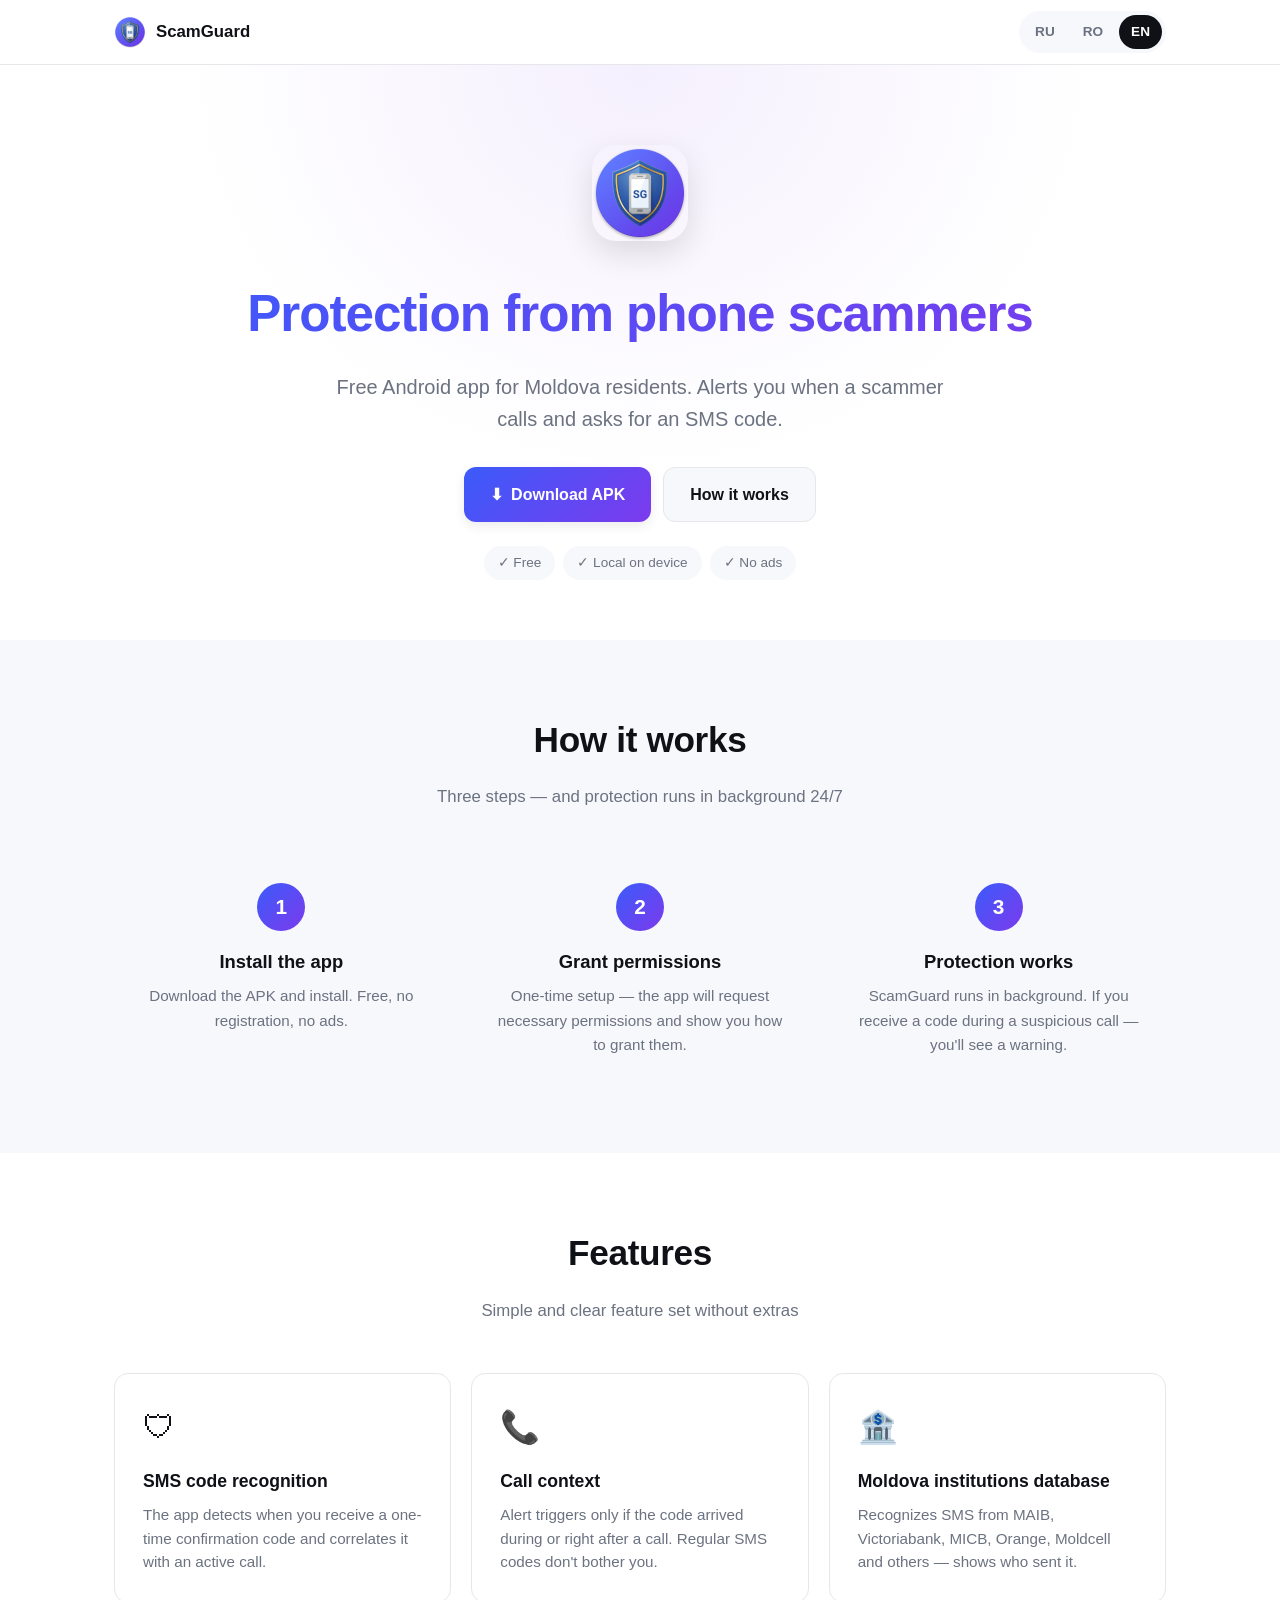
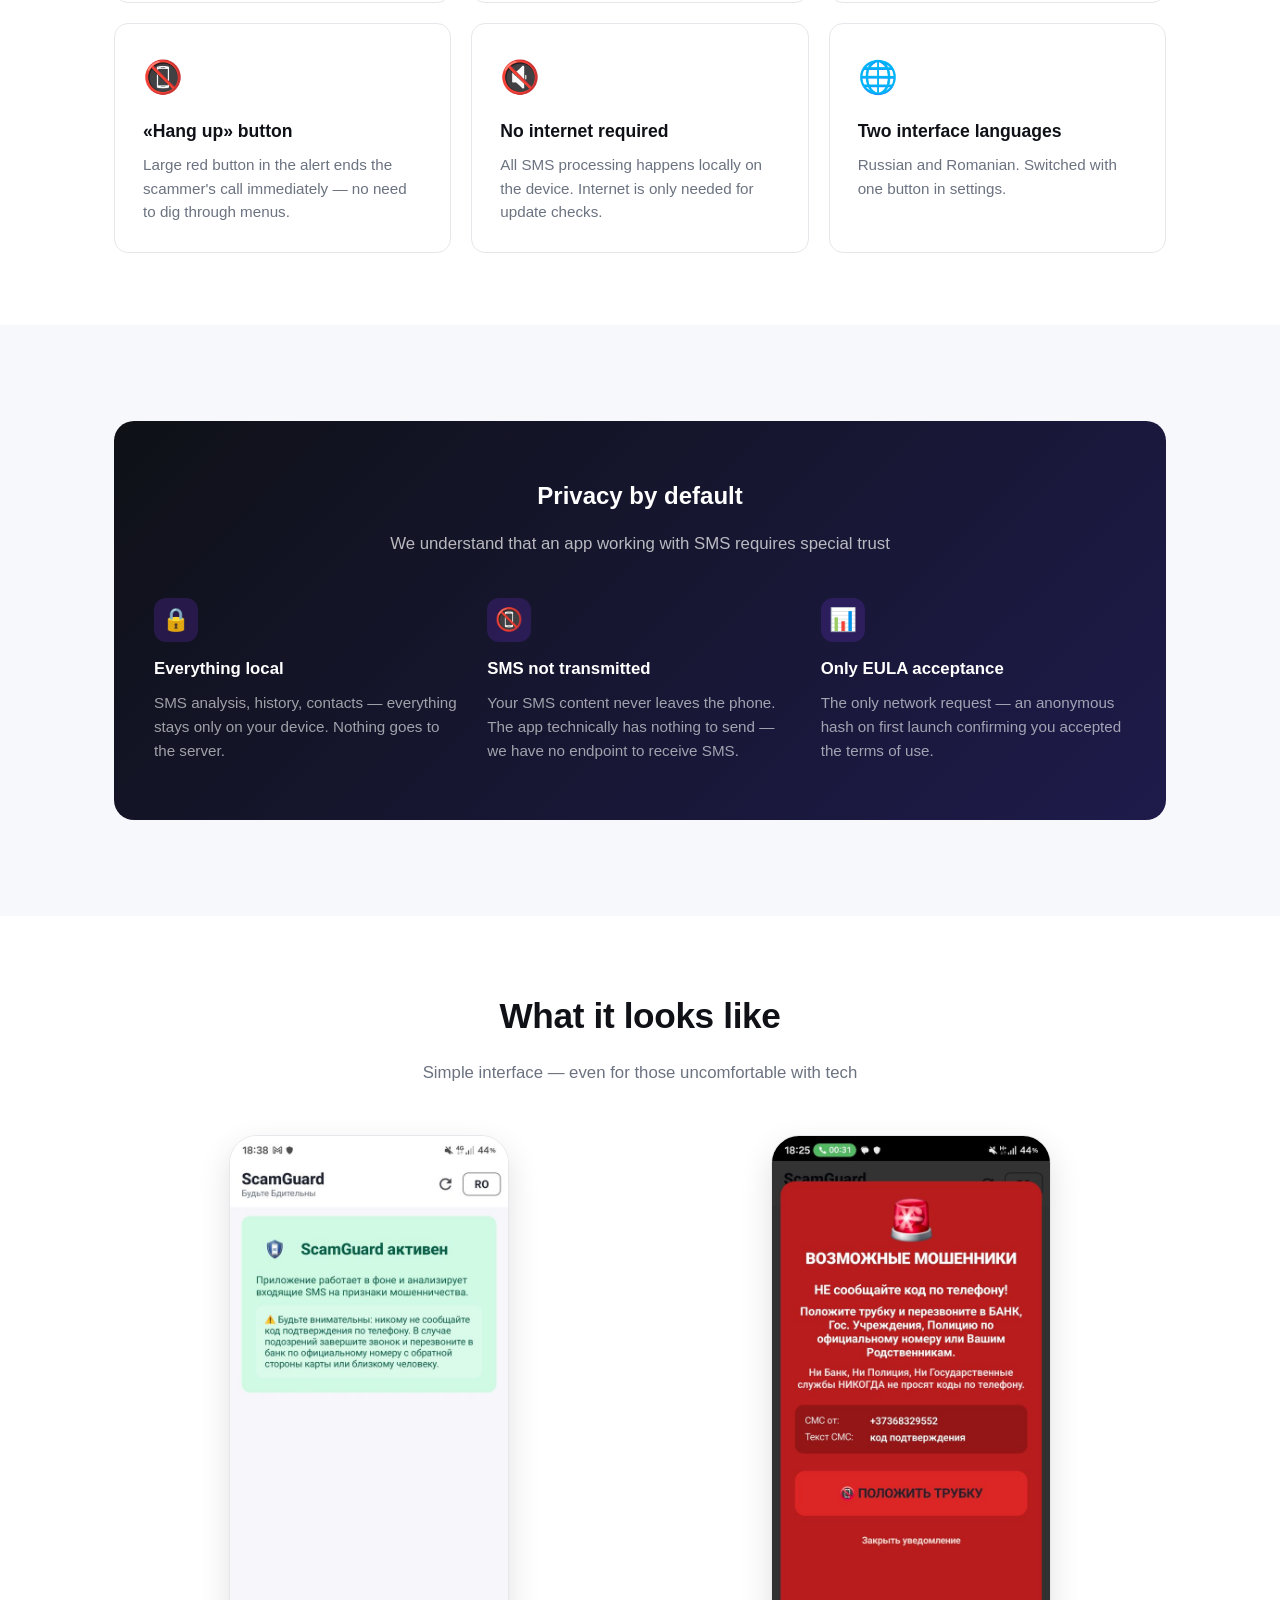
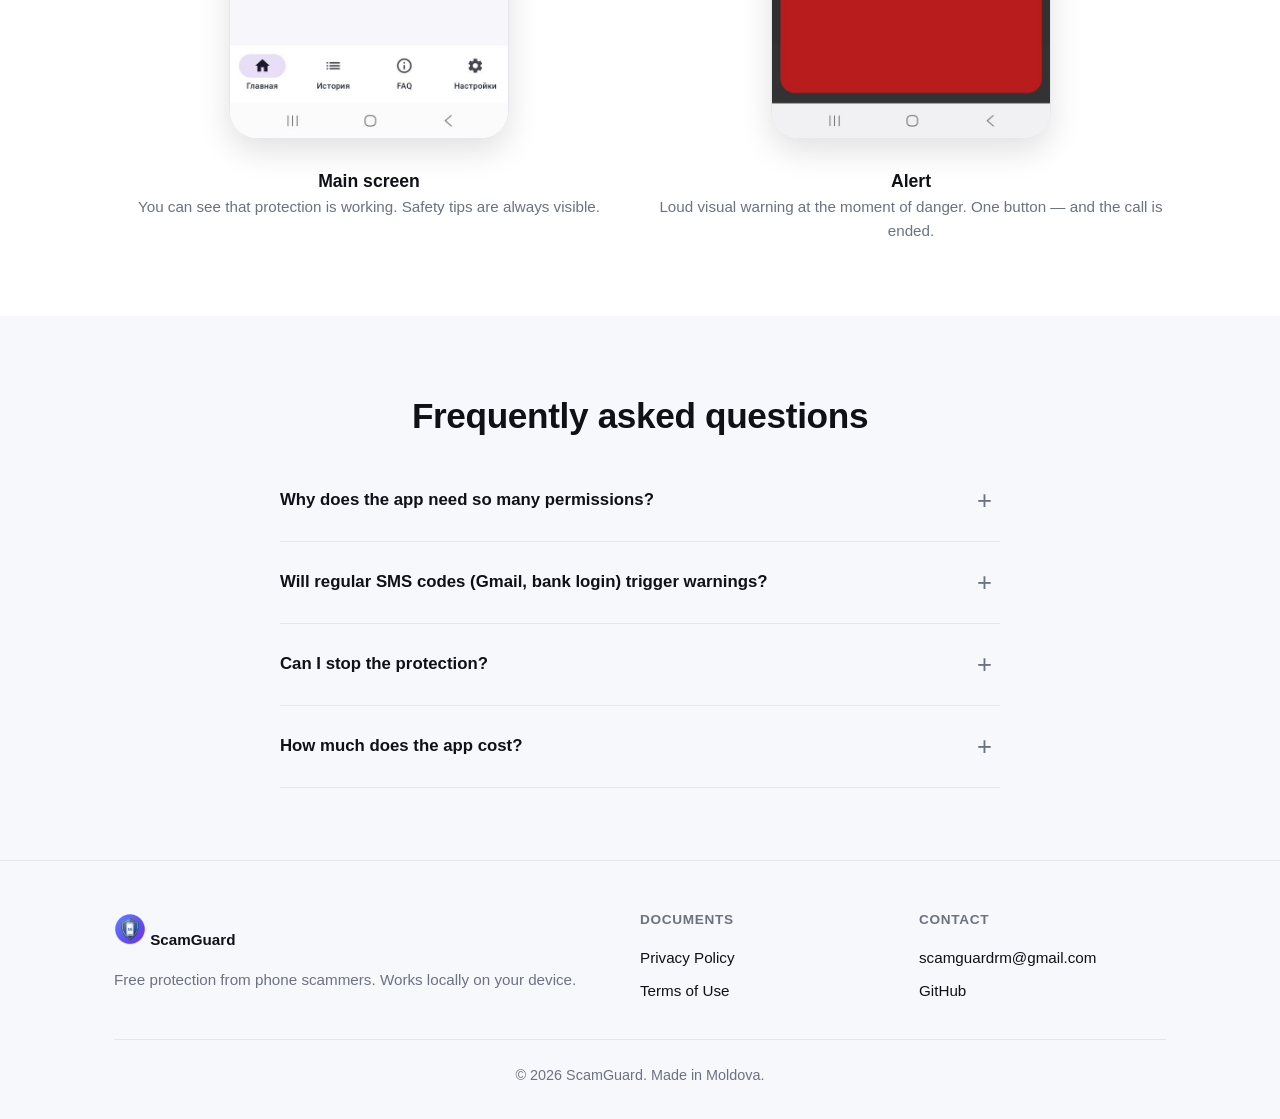
==== index.html @ 32accb93 "Add files via upload" ====
<!DOCTYPE html>
<html lang="ru">
<head>
<meta charset="UTF-8">
<meta name="viewport" content="width=device-width, initial-scale=1">
<title data-i18n="meta_title">ScamGuard — защита от телефонных мошенников в Молдове</title>
<meta name="description" data-i18n-attr="content" data-i18n="meta_description" content="Бесплатное Android-приложение, предупреждающее о мошенниках при подозрительных звонках. Работает локально, без передачи данных.">
<link rel="icon" type="image/x-icon" href="img/favicon.ico">
<link rel="stylesheet" href="css/style.css">
</head>
<body>

<!-- ============ Header ============ -->
<header class="site-header">
  <div class="container">
    <a href="#" class="brand">
      <img src="img/icon-full.png" alt="ScamGuard">
      <span>ScamGuard</span>
    </a>
    <div class="lang-switch">
      <a href="#" data-lang="ru" class="active">RU</a>
      <a href="#" data-lang="ro">RO</a>
      <a href="#" data-lang="en">EN</a>
    </div>
  </div>
</header>

<!-- ============ Hero ============ -->
<section class="hero">
  <div class="container">
    <img src="img/icon-full.png" class="hero-icon" alt="ScamGuard">
    <h1 data-i18n="hero_title">Защита от телефонных мошенников</h1>
    <p class="subtitle" data-i18n="hero_subtitle">Бесплатное Android-приложение для жителей Молдовы. Предупреждает, когда мошенник звонит и просит назвать код из SMS.</p>
    <div class="cta-row">
      <a href="https://github.com/2023baracuda-ctrl/ScamGuard/releases" class="btn btn-primary">
        <span>⬇</span>
        <span data-i18n="cta_download">Скачать APK</span>
      </a>
      <a href="#how-it-works" class="btn btn-secondary" data-i18n="cta_learn">Как это работает</a>
    </div>
    <div class="badge-row">
      <span class="badge" data-i18n="badge_free">✓ Бесплатно</span>
      <span class="badge" data-i18n="badge_local">✓ Локально на устройстве</span>
      <span class="badge" data-i18n="badge_no_ads">✓ Без рекламы</span>
    </div>
  </div>
</section>

<!-- ============ How it works ============ -->
<section id="how-it-works" class="alt">
  <div class="container">
    <h2 class="section-title" data-i18n="how_title">Как это работает</h2>
    <p class="section-subtitle" data-i18n="how_subtitle">Три шага — и защита работает в фоне круглосуточно</p>
    <div class="steps">
      <div class="step">
        <div class="step-num">1</div>
        <h3 data-i18n="step1_title">Установите приложение</h3>
        <p data-i18n="step1_desc">Скачайте APK и установите. Бесплатно, без регистрации, без рекламы.</p>
      </div>
      <div class="step">
        <div class="step-num">2</div>
        <h3 data-i18n="step2_title">Дайте разрешения</h3>
        <p data-i18n="step2_desc">Один раз настройте — приложение запросит нужные разрешения и покажет как их выдать.</p>
      </div>
      <div class="step">
        <div class="step-num">3</div>
        <h3 data-i18n="step3_title">Защита работает</h3>
        <p data-i18n="step3_desc">ScamGuard работает в фоне. Если придёт код во время подозрительного звонка — увидите предупреждение.</p>
      </div>
    </div>
  </div>
</section>

<!-- ============ Features ============ -->
<section>
  <div class="container">
    <h2 class="section-title" data-i18n="features_title">Возможности</h2>
    <p class="section-subtitle" data-i18n="features_subtitle">Простой и понятный набор функций без лишнего</p>
    <div class="features">
      <div class="feature">
        <span class="feature-icon">🛡</span>
        <h3 data-i18n="f1_title">Распознавание кодов в SMS</h3>
        <p data-i18n="f1_desc">Приложение видит когда вам приходит одноразовый код подтверждения и связывает это с активным звонком.</p>
      </div>
      <div class="feature">
        <span class="feature-icon">📞</span>
        <h3 data-i18n="f2_title">Контекст звонка</h3>
        <p data-i18n="f2_desc">Предупреждение срабатывает только если код пришёл во время или сразу после звонка. Обычные SMS-коды не мешают.</p>
      </div>
      <div class="feature">
        <span class="feature-icon">🏦</span>
        <h3 data-i18n="f3_title">База учреждений Молдовы</h3>
        <p data-i18n="f3_desc">Распознаёт SMS от MAIB, Victoriabank, MICB, Orange, Moldcell и других — показывает кто отправил.</p>
      </div>
      <div class="feature">
        <span class="feature-icon">📵</span>
        <h3 data-i18n="f4_title">Кнопка «Положить трубку»</h3>
        <p data-i18n="f4_desc">Большая красная кнопка в уведомлении сразу завершает звонок мошенника — не нужно искать в меню.</p>
      </div>
      <div class="feature">
        <span class="feature-icon">🔇</span>
        <h3 data-i18n="f5_title">Без интернета</h3>
        <p data-i18n="f5_desc">Вся обработка SMS идёт локально на устройстве. Интернет нужен только для проверки обновлений.</p>
      </div>
      <div class="feature">
        <span class="feature-icon">🌐</span>
        <h3 data-i18n="f6_title">Два языка интерфейса</h3>
        <p data-i18n="f6_desc">Русский и румынский. Переключаются одной кнопкой в настройках.</p>
      </div>
    </div>
  </div>
</section>

<!-- ============ Privacy block ============ -->
<section class="alt">
  <div class="container">
    <div class="privacy-block">
      <h2 data-i18n="privacy_title">Приватность по умолчанию</h2>
      <p class="section-subtitle" data-i18n="privacy_subtitle">Мы понимаем что приложение работающее с SMS требует особого доверия</p>
      <div class="privacy-list">
        <div class="privacy-item">
          <div class="privacy-icon">🔒</div>
          <h3 data-i18n="p1_title">Всё локально</h3>
          <p data-i18n="p1_desc">Анализ SMS, история, контакты — всё хранится только на вашем устройстве. На сервер ничего не уходит.</p>
        </div>
        <div class="privacy-item">
          <div class="privacy-icon">📵</div>
          <h3 data-i18n="p2_title">SMS не передаются</h3>
          <p data-i18n="p2_desc">Содержимое ваших SMS не покидает телефон. Приложению технически нечего отправить — у нас нет endpoint для приёма SMS.</p>
        </div>
        <div class="privacy-item">
          <div class="privacy-icon">📊</div>
          <h3 data-i18n="p3_title">Только согласие на EULA</h3>
          <p data-i18n="p3_desc">Единственный сетевой запрос — анонимный хэш при первом запуске, подтверждающий что вы приняли условия использования.</p>
        </div>
      </div>
    </div>
  </div>
</section>

<!-- ============ Screenshots ============ -->
<section>
  <div class="container">
    <h2 class="section-title" data-i18n="screens_title">Как это выглядит</h2>
    <p class="section-subtitle" data-i18n="screens_subtitle">Простой интерфейс — даже для тех кто не дружит с техникой</p>
    <div class="screenshots">
      <div class="screen-card">
        <img src="img/screenshot-home.jpg" alt="Главный экран">
        <h3 data-i18n="screen1_title">Главный экран</h3>
        <p data-i18n="screen1_desc">Видно что защита работает. Подсказки безопасности всегда на виду.</p>
      </div>
      <div class="screen-card">
        <img src="img/screenshot-alert.jpg" alt="Предупреждение о мошенниках">
        <h3 data-i18n="screen2_title">Предупреждение</h3>
        <p data-i18n="screen2_desc">Громкое визуальное предупреждение в момент опасности. Одна кнопка — и звонок завершён.</p>
      </div>
    </div>
  </div>
</section>

<!-- ============ FAQ ============ -->
<section class="alt">
  <div class="container">
    <h2 class="section-title" data-i18n="faq_title">Частые вопросы</h2>
    <div class="faq">
      <details class="faq-item">
        <summary data-i18n="faq_q1">Зачем приложению столько разрешений?</summary>
        <p data-i18n="faq_a1">Каждое разрешение нужно для конкретной функции. Приём SMS — чтобы анализировать входящие коды. Статус телефона — чтобы понимать когда идёт звонок. Управление звонками — чтобы кнопка «Положить трубку» действительно завершала звонок. Поверх окон — чтобы предупреждение всплывало над экраном звонка.</p>
      </details>
      <details class="faq-item">
        <summary data-i18n="faq_q2">Будут ли обычные SMS-коды (Gmail, банк при логине) показывать предупреждение?</summary>
        <p data-i18n="faq_a2">Нет. Предупреждение срабатывает только если код пришёл в момент активного звонка или в течение 5 минут после звонка. В обычной ситуации (вы получаете код для входа в почту, например) приложение молчит.</p>
      </details>
      <details class="faq-item">
        <summary data-i18n="faq_q3">Можно ли остановить защиту?</summary>
        <p data-i18n="faq_a3">Да. В разделе «Настройки» есть кнопка «Остановить ScamGuard». Защита приостанавливается до тех пор пока вы её не запустите снова. Никакие данные не удаляются.</p>
      </details>
      <details class="faq-item">
        <summary data-i18n="faq_q4">Сколько стоит приложение?</summary>
        <p data-i18n="faq_a4">Полностью бесплатно. Без рекламы. Без покупок внутри. Без подписки. Личный проект для защиты семьи и соседей.</p>
      </details>
    </div>
  </div>
</section>

<!-- ============ Footer ============ -->
<footer>
  <div class="container">
    <div class="footer-grid">
      <div class="footer-col">
        <a href="#" class="brand" style="margin-bottom: 12px;">
          <img src="img/icon-full.png" alt="">
          <span>ScamGuard</span>
        </a>
        <p data-i18n="footer_about">Бесплатная защита от телефонных мошенников. Работает локально на вашем устройстве.</p>
      </div>
      <div class="footer-col">
        <h4 data-i18n="footer_docs">Документы</h4>
        <a href="privacy-ru.html" data-i18n="footer_privacy">Политика конфиденциальности</a>
        <a href="eula-ru.html" data-i18n="footer_eula">Пользовательское соглашение</a>
      </div>
      <div class="footer-col">
        <h4 data-i18n="footer_contact">Связь</h4>
        <a href="mailto:scamguardrm@gmail.com">scamguardrm@gmail.com</a>
        <a href="https://github.com/2023baracuda-ctrl/ScamGuard">GitHub</a>
      </div>
    </div>
    <div class="footer-bottom">
      © 2026 ScamGuard. <span data-i18n="footer_madein">Сделано в Молдове.</span>
    </div>
  </div>
</footer>

<script>
const i18n = {
  ru: {
    meta_title: "ScamGuard — защита от телефонных мошенников в Молдове",
    meta_description: "Бесплатное Android-приложение, предупреждающее о мошенниках при подозрительных звонках. Работает локально, без передачи данных.",
    hero_title: "Защита от телефонных мошенников",
    hero_subtitle: "Бесплатное Android-приложение для жителей Молдовы. Предупреждает, когда мошенник звонит и просит назвать код из SMS.",
    cta_download: "Скачать APK",
    cta_learn: "Как это работает",
    badge_free: "✓ Бесплатно",
    badge_local: "✓ Локально на устройстве",
    badge_no_ads: "✓ Без рекламы",
    how_title: "Как это работает",
    how_subtitle: "Три шага — и защита работает в фоне круглосуточно",
    step1_title: "Установите приложение",
    step1_desc: "Скачайте APK и установите. Бесплатно, без регистрации, без рекламы.",
    step2_title: "Дайте разрешения",
    step2_desc: "Один раз настройте — приложение запросит нужные разрешения и покажет как их выдать.",
    step3_title: "Защита работает",
    step3_desc: "ScamGuard работает в фоне. Если придёт код во время подозрительного звонка — увидите предупреждение.",
    features_title: "Возможности",
    features_subtitle: "Простой и понятный набор функций без лишнего",
    f1_title: "Распознавание кодов в SMS",
    f1_desc: "Приложение видит когда вам приходит одноразовый код подтверждения и связывает это с активным звонком.",
    f2_title: "Контекст звонка",
    f2_desc: "Предупреждение срабатывает только если код пришёл во время или сразу после звонка. Обычные SMS-коды не мешают.",
    f3_title: "База учреждений Молдовы",
    f3_desc: "Распознаёт SMS от MAIB, Victoriabank, MICB, Orange, Moldcell и других — показывает кто отправил.",
    f4_title: "Кнопка «Положить трубку»",
    f4_desc: "Большая красная кнопка в уведомлении сразу завершает звонок мошенника — не нужно искать в меню.",
    f5_title: "Без интернета",
    f5_desc: "Вся обработка SMS идёт локально на устройстве. Интернет нужен только для проверки обновлений.",
    f6_title: "Два языка интерфейса",
    f6_desc: "Русский и румынский. Переключаются одной кнопкой в настройках.",
    privacy_title: "Приватность по умолчанию",
    privacy_subtitle: "Мы понимаем что приложение работающее с SMS требует особого доверия",
    p1_title: "Всё локально",
    p1_desc: "Анализ SMS, история, контакты — всё хранится только на вашем устройстве. На сервер ничего не уходит.",
    p2_title: "SMS не передаются",
    p2_desc: "Содержимое ваших SMS не покидает телефон. Приложению технически нечего отправить — у нас нет endpoint для приёма SMS.",
    p3_title: "Только согласие на EULA",
    p3_desc: "Единственный сетевой запрос — анонимный хэш при первом запуске, подтверждающий что вы приняли условия использования.",
    screens_title: "Как это выглядит",
    screens_subtitle: "Простой интерфейс — даже для тех кто не дружит с техникой",
    screen1_title: "Главный экран",
    screen1_desc: "Видно что защита работает. Подсказки безопасности всегда на виду.",
    screen2_title: "Предупреждение",
    screen2_desc: "Громкое визуальное предупреждение в момент опасности. Одна кнопка — и звонок завершён.",
    faq_title: "Частые вопросы",
    faq_q1: "Зачем приложению столько разрешений?",
    faq_a1: "Каждое разрешение нужно для конкретной функции. Приём SMS — чтобы анализировать входящие коды. Статус телефона — чтобы понимать когда идёт звонок. Управление звонками — чтобы кнопка «Положить трубку» действительно завершала звонок. Поверх окон — чтобы предупреждение всплывало над экраном звонка.",
    faq_q2: "Будут ли обычные SMS-коды (Gmail, банк при логине) показывать предупреждение?",
    faq_a2: "Нет. Предупреждение срабатывает только если код пришёл в момент активного звонка или в течение 5 минут после звонка. В обычной ситуации (вы получаете код для входа в почту, например) приложение молчит.",
    faq_q3: "Можно ли остановить защиту?",
    faq_a3: "Да. В разделе «Настройки» есть кнопка «Остановить ScamGuard». Защита приостанавливается до тех пор пока вы её не запустите снова. Никакие данные не удаляются.",
    faq_q4: "Сколько стоит приложение?",
    faq_a4: "Полностью бесплатно. Без рекламы. Без покупок внутри. Без подписки. Личный проект для защиты семьи и соседей.",
    footer_about: "Бесплатная защита от телефонных мошенников. Работает локально на вашем устройстве.",
    footer_docs: "Документы",
    footer_privacy: "Политика конфиденциальности",
    footer_eula: "Пользовательское соглашение",
    footer_contact: "Связь",
    footer_madein: "Сделано в Молдове."
  },
  ro: {
    meta_title: "ScamGuard — protecție împotriva escrocilor telefonici din Moldova",
    meta_description: "Aplicație Android gratuită care avertizează despre escroci la apeluri suspecte. Funcționează local, fără transmiterea datelor.",
    hero_title: "Protecție împotriva escrocilor telefonici",
    hero_subtitle: "Aplicație Android gratuită pentru locuitorii Moldovei. Te avertizează când un escroc te sună și cere să comunici un cod din SMS.",
    cta_download: "Descarcă APK",
    cta_learn: "Cum funcționează",
    badge_free: "✓ Gratuit",
    badge_local: "✓ Local pe dispozitiv",
    badge_no_ads: "✓ Fără reclame",
    how_title: "Cum funcționează",
    how_subtitle: "Trei pași — și protecția funcționează în fundal non-stop",
    step1_title: "Instalează aplicația",
    step1_desc: "Descarcă APK și instalează. Gratuit, fără înregistrare, fără reclame.",
    step2_title: "Acordă permisiunile",
    step2_desc: "Configurezi o singură dată — aplicația va cere permisiunile necesare și îți va arăta cum să le acorzi.",
    step3_title: "Protecția funcționează",
    step3_desc: "ScamGuard rulează în fundal. Dacă vine un cod în timpul unui apel suspect — vei vedea avertismentul.",
    features_title: "Funcționalități",
    features_subtitle: "Set simplu și clar de funcții, fără extra",
    f1_title: "Recunoașterea codurilor în SMS",
    f1_desc: "Aplicația detectează când primești un cod unic de confirmare și îl asociază cu un apel activ.",
    f2_title: "Contextul apelului",
    f2_desc: "Avertismentul apare doar dacă codul a venit în timpul sau imediat după un apel. Codurile SMS obișnuite nu deranjează.",
    f3_title: "Baza de instituții din Moldova",
    f3_desc: "Recunoaște SMS de la MAIB, Victoriabank, MICB, Orange, Moldcell și altele — arată cine a trimis.",
    f4_title: "Butonul «Închide apelul»",
    f4_desc: "Butonul roșu mare din avertisment închide imediat apelul escrocului — nu trebuie căutat în meniu.",
    f5_title: "Fără internet",
    f5_desc: "Toată procesarea SMS-urilor are loc local pe dispozitiv. Internetul e necesar doar pentru verificarea actualizărilor.",
    f6_title: "Două limbi de interfață",
    f6_desc: "Rusă și română. Se schimbă cu un singur buton în setări.",
    privacy_title: "Confidențialitate implicită",
    privacy_subtitle: "Înțelegem că o aplicație care lucrează cu SMS-uri necesită o încredere specială",
    p1_title: "Totul local",
    p1_desc: "Analiza SMS, istoricul, contactele — totul se păstrează doar pe dispozitivul tău. Nimic nu pleacă pe server.",
    p2_title: "SMS-urile nu se transmit",
    p2_desc: "Conținutul SMS-urilor tale nu părăsește telefonul. Aplicația tehnic nu are ce trimite — nu avem endpoint pentru recepția SMS-urilor.",
    p3_title: "Doar acceptarea EULA",
    p3_desc: "Singura solicitare de rețea — un hash anonim la prima rulare, care confirmă că ai acceptat termenii de utilizare.",
    screens_title: "Cum arată",
    screens_subtitle: "Interfață simplă — chiar și pentru cei mai puțin obișnuiți cu tehnologia",
    screen1_title: "Ecranul principal",
    screen1_desc: "Se vede că protecția funcționează. Sfaturile de siguranță sunt mereu la vedere.",
    screen2_title: "Avertismentul",
    screen2_desc: "Avertisment vizual puternic în momentul pericolului. Un buton — și apelul este închis.",
    faq_title: "Întrebări frecvente",
    faq_q1: "De ce aplicația cere atâtea permisiuni?",
    faq_a1: "Fiecare permisiune e necesară pentru o funcție concretă. Recepția SMS — pentru analiza codurilor primite. Statusul telefonului — pentru a ști când e un apel activ. Gestionarea apelurilor — pentru ca butonul «Închide apelul» să funcționeze real. Peste ferestre — pentru ca avertismentul să apară peste ecranul apelului.",
    faq_q2: "Codurile SMS obișnuite (Gmail, bancă la autentificare) vor declanșa avertismente?",
    faq_a2: "Nu. Avertismentul se declanșează doar dacă codul a venit în timpul unui apel activ sau în primele 5 minute după apel. În situații obișnuite (de exemplu, primești un cod pentru email) aplicația tace.",
    faq_q3: "Pot opri protecția?",
    faq_a3: "Da. În secțiunea «Setări» există butonul «Oprește ScamGuard». Protecția se suspendă până când o pornești din nou. Nicio dată nu se șterge.",
    faq_q4: "Cât costă aplicația?",
    faq_a4: "Complet gratuit. Fără reclame. Fără cumpărături în aplicație. Fără abonament. Un proiect personal pentru protejarea familiei și vecinilor.",
    footer_about: "Protecție gratuită împotriva escrocilor telefonici. Funcționează local pe dispozitivul tău.",
    footer_docs: "Documente",
    footer_privacy: "Politica de confidențialitate",
    footer_eula: "Acordul utilizatorului",
    footer_contact: "Contact",
    footer_madein: "Făcut în Moldova."
  },
  en: {
    meta_title: "ScamGuard — protection from phone scammers in Moldova",
    meta_description: "Free Android app that warns about scammers during suspicious calls. Works locally, no data transmission.",
    hero_title: "Protection from phone scammers",
    hero_subtitle: "Free Android app for Moldova residents. Alerts you when a scammer calls and asks for an SMS code.",
    cta_download: "Download APK",
    cta_learn: "How it works",
    badge_free: "✓ Free",
    badge_local: "✓ Local on device",
    badge_no_ads: "✓ No ads",
    how_title: "How it works",
    how_subtitle: "Three steps — and protection runs in background 24/7",
    step1_title: "Install the app",
    step1_desc: "Download the APK and install. Free, no registration, no ads.",
    step2_title: "Grant permissions",
    step2_desc: "One-time setup — the app will request necessary permissions and show you how to grant them.",
    step3_title: "Protection works",
    step3_desc: "ScamGuard runs in background. If you receive a code during a suspicious call — you'll see a warning.",
    features_title: "Features",
    features_subtitle: "Simple and clear feature set without extras",
    f1_title: "SMS code recognition",
    f1_desc: "The app detects when you receive a one-time confirmation code and correlates it with an active call.",
    f2_title: "Call context",
    f2_desc: "Alert triggers only if the code arrived during or right after a call. Regular SMS codes don't bother you.",
    f3_title: "Moldova institutions database",
    f3_desc: "Recognizes SMS from MAIB, Victoriabank, MICB, Orange, Moldcell and others — shows who sent it.",
    f4_title: "«Hang up» button",
    f4_desc: "Large red button in the alert ends the scammer's call immediately — no need to dig through menus.",
    f5_title: "No internet required",
    f5_desc: "All SMS processing happens locally on the device. Internet is only needed for update checks.",
    f6_title: "Two interface languages",
    f6_desc: "Russian and Romanian. Switched with one button in settings.",
    privacy_title: "Privacy by default",
    privacy_subtitle: "We understand that an app working with SMS requires special trust",
    p1_title: "Everything local",
    p1_desc: "SMS analysis, history, contacts — everything stays only on your device. Nothing goes to the server.",
    p2_title: "SMS not transmitted",
    p2_desc: "Your SMS content never leaves the phone. The app technically has nothing to send — we have no endpoint to receive SMS.",
    p3_title: "Only EULA acceptance",
    p3_desc: "The only network request — an anonymous hash on first launch confirming you accepted the terms of use.",
    screens_title: "What it looks like",
    screens_subtitle: "Simple interface — even for those uncomfortable with tech",
    screen1_title: "Main screen",
    screen1_desc: "You can see that protection is working. Safety tips are always visible.",
    screen2_title: "Alert",
    screen2_desc: "Loud visual warning at the moment of danger. One button — and the call is ended.",
    faq_title: "Frequently asked questions",
    faq_q1: "Why does the app need so many permissions?",
    faq_a1: "Each permission is needed for a specific function. SMS reception — to analyze incoming codes. Phone state — to know when a call is active. Call management — so the «Hang up» button actually ends the call. Display over apps — so the warning appears over the call screen.",
    faq_q2: "Will regular SMS codes (Gmail, bank login) trigger warnings?",
    faq_a2: "No. The warning triggers only if the code arrived during an active call or within 5 minutes after the call. In normal situations (you get a code for email login, for example) the app stays silent.",
    faq_q3: "Can I stop the protection?",
    faq_a3: "Yes. In the «Settings» section there is a «Stop ScamGuard» button. Protection is paused until you start it again. No data is deleted.",
    faq_q4: "How much does the app cost?",
    faq_a4: "Completely free. No ads. No in-app purchases. No subscription. A personal project to protect family and neighbors.",
    footer_about: "Free protection from phone scammers. Works locally on your device.",
    footer_docs: "Documents",
    footer_privacy: "Privacy Policy",
    footer_eula: "Terms of Use",
    footer_contact: "Contact",
    footer_madein: "Made in Moldova."
  }
};

function applyLang(lang) {
  if (!i18n[lang]) lang = 'ru';
  document.documentElement.lang = lang;
  document.querySelectorAll('[data-i18n]').forEach(el => {
    const key = el.dataset.i18n;
    const attr = el.dataset.i18nAttr;
    if (i18n[lang][key] === undefined) return;
    if (attr) el.setAttribute(attr, i18n[lang][key]);
    else el.textContent = i18n[lang][key];
  });
  document.querySelectorAll('.lang-switch a').forEach(a => {
    a.classList.toggle('active', a.dataset.lang === lang);
  });
  // Update doc links to point to localized versions
  const privacyLink = document.querySelector('[data-i18n="footer_privacy"]');
  const eulaLink = document.querySelector('[data-i18n="footer_eula"]');
  if (privacyLink) privacyLink.href = `privacy-${lang}.html`;
  if (eulaLink) eulaLink.href = `eula-${lang}.html`;
  localStorage.setItem('sg_lang', lang);
  history.replaceState(null, '', '#' + lang);
}

document.querySelectorAll('.lang-switch a').forEach(a => {
  a.addEventListener('click', (e) => {
    e.preventDefault();
    applyLang(a.dataset.lang);
  });
});

(function init() {
  let lang = location.hash.replace('#', '') || localStorage.getItem('sg_lang');
  if (!i18n[lang]) {
    const browser = (navigator.language || 'ru').slice(0, 2).toLowerCase();
    lang = i18n[browser] ? browser : 'ru';
  }
  applyLang(lang);
})();
</script>
</body>
</html>
---- css/style.css ----
/* ============================================
   ScamGuard site — стили
   Минималистичный микс серьёзного и современного.
============================================ */

:root {
  --primary-1: #3B5BFA;
  --primary-2: #7C3AED;
  --primary-grad: linear-gradient(135deg, var(--primary-1), var(--primary-2));
  --ink: #0F1117;
  --muted: #6B7280;
  --bg: #FFFFFF;
  --bg-soft: #F7F8FC;
  --border: #E5E7EB;
  --success: #10B981;
  --success-soft: #D1FAE5;
  --danger: #DC2626;
  --danger-soft: #FEE2E2;
  --warning: #F59E0B;
  --warning-soft: #FEF3C7;
  --shadow-sm: 0 1px 2px rgba(0,0,0,0.05);
  --shadow-md: 0 4px 12px rgba(0,0,0,0.08);
  --shadow-lg: 0 12px 32px rgba(0,0,0,0.12);
  --radius: 14px;
  --radius-lg: 20px;
  --container: 1100px;
}

* { box-sizing: border-box; margin: 0; padding: 0; }

html { scroll-behavior: smooth; }

body {
  font-family: -apple-system, BlinkMacSystemFont, "Segoe UI", Roboto, "Helvetica Neue", Arial, sans-serif;
  font-size: 16px;
  line-height: 1.6;
  color: var(--ink);
  background: var(--bg);
  -webkit-font-smoothing: antialiased;
}

.container {
  max-width: var(--container);
  margin: 0 auto;
  padding: 0 24px;
}

/* ============ Header ============ */
header.site-header {
  position: sticky;
  top: 0;
  background: rgba(255, 255, 255, 0.92);
  backdrop-filter: saturate(180%) blur(16px);
  border-bottom: 1px solid var(--border);
  z-index: 100;
}
header .container {
  display: flex;
  align-items: center;
  justify-content: space-between;
  height: 64px;
}
.brand {
  display: flex;
  align-items: center;
  gap: 10px;
  font-weight: 700;
  color: var(--ink);
  text-decoration: none;
  font-size: 1.05rem;
}
.brand img { width: 32px; height: 32px; }

.lang-switch {
  display: flex;
  gap: 4px;
  background: var(--bg-soft);
  border-radius: 999px;
  padding: 4px;
  font-size: 0.85rem;
}
.lang-switch a {
  padding: 6px 12px;
  border-radius: 999px;
  text-decoration: none;
  color: var(--muted);
  font-weight: 600;
}
.lang-switch a.active {
  background: var(--ink);
  color: white;
}

/* ============ Hero ============ */
.hero {
  padding: 80px 0 60px;
  text-align: center;
  background: radial-gradient(ellipse at top, rgba(124, 58, 237, 0.08), transparent 50%);
}
.hero-icon {
  width: 96px;
  height: 96px;
  margin: 0 auto 24px;
  border-radius: 24px;
  box-shadow: var(--shadow-lg);
}
.hero h1 {
  font-size: clamp(2rem, 5vw, 3.2rem);
  font-weight: 800;
  letter-spacing: -0.02em;
  margin-bottom: 16px;
  background: var(--primary-grad);
  -webkit-background-clip: text;
  -webkit-text-fill-color: transparent;
  background-clip: text;
}
.hero .subtitle {
  font-size: clamp(1.05rem, 2vw, 1.25rem);
  color: var(--muted);
  max-width: 640px;
  margin: 0 auto 32px;
}
.cta-row {
  display: flex;
  gap: 12px;
  justify-content: center;
  flex-wrap: wrap;
  margin-bottom: 24px;
}
.btn {
  display: inline-flex;
  align-items: center;
  gap: 8px;
  padding: 14px 26px;
  border-radius: 12px;
  font-weight: 600;
  text-decoration: none;
  transition: all 0.15s ease;
  font-size: 1rem;
  border: none;
  cursor: pointer;
}
.btn-primary {
  background: var(--primary-grad);
  color: white;
  box-shadow: var(--shadow-md);
}
.btn-primary:hover {
  box-shadow: var(--shadow-lg);
  transform: translateY(-1px);
}
.btn-secondary {
  background: var(--bg-soft);
  color: var(--ink);
  border: 1px solid var(--border);
}
.btn-secondary:hover { background: var(--border); }

.badge-row {
  display: flex;
  gap: 8px;
  justify-content: center;
  flex-wrap: wrap;
}
.badge {
  display: inline-flex;
  align-items: center;
  gap: 6px;
  padding: 6px 14px;
  background: var(--bg-soft);
  border-radius: 999px;
  font-size: 0.85rem;
  color: var(--muted);
  font-weight: 500;
}

/* ============ Sections ============ */
section {
  padding: 72px 0;
}
section.alt { background: var(--bg-soft); }

h2.section-title {
  font-size: clamp(1.6rem, 3vw, 2.2rem);
  font-weight: 800;
  text-align: center;
  margin-bottom: 16px;
  letter-spacing: -0.01em;
}
.section-subtitle {
  text-align: center;
  color: var(--muted);
  max-width: 560px;
  margin: 0 auto 48px;
  font-size: 1.05rem;
}

/* ============ How it works ============ */
.steps {
  display: grid;
  grid-template-columns: repeat(auto-fit, minmax(240px, 1fr));
  gap: 24px;
}
.step {
  text-align: center;
  padding: 24px;
}
.step-num {
  width: 48px;
  height: 48px;
  border-radius: 50%;
  background: var(--primary-grad);
  color: white;
  font-weight: 800;
  font-size: 1.3rem;
  display: flex;
  align-items: center;
  justify-content: center;
  margin: 0 auto 16px;
}
.step h3 { font-size: 1.15rem; margin-bottom: 8px; }
.step p { color: var(--muted); font-size: 0.95rem; }

/* ============ Features grid ============ */
.features {
  display: grid;
  grid-template-columns: repeat(auto-fit, minmax(260px, 1fr));
  gap: 20px;
}
.feature {
  background: var(--bg);
  border: 1px solid var(--border);
  border-radius: var(--radius);
  padding: 28px;
  transition: all 0.2s ease;
}
.feature:hover {
  transform: translateY(-4px);
  box-shadow: var(--shadow-md);
  border-color: transparent;
}
.feature-icon {
  font-size: 2rem;
  margin-bottom: 14px;
  display: inline-block;
}
.feature h3 { font-size: 1.1rem; margin-bottom: 8px; }
.feature p { color: var(--muted); font-size: 0.95rem; line-height: 1.55; }

/* ============ Privacy block ============ */
.privacy-block {
  background: linear-gradient(135deg, #0F1117 0%, #1E1B4B 100%);
  color: white;
  border-radius: var(--radius-lg);
  padding: 56px 40px;
  margin: 24px 0;
}
.privacy-block h2 {
  color: white;
  text-align: center;
  margin-bottom: 16px;
}
.privacy-block .section-subtitle {
  color: rgba(255,255,255,0.7);
  margin-bottom: 40px;
}
.privacy-list {
  display: grid;
  grid-template-columns: repeat(auto-fit, minmax(240px, 1fr));
  gap: 28px;
}
.privacy-item {
  display: flex;
  flex-direction: column;
  gap: 8px;
}
.privacy-icon {
  width: 44px;
  height: 44px;
  background: rgba(124, 58, 237, 0.2);
  border-radius: 12px;
  display: flex;
  align-items: center;
  justify-content: center;
  font-size: 1.4rem;
  margin-bottom: 6px;
}
.privacy-item h3 { font-size: 1.05rem; color: white; }
.privacy-item p { color: rgba(255,255,255,0.6); font-size: 0.95rem; }

/* ============ Screenshots ============ */
.screenshots {
  display: grid;
  grid-template-columns: repeat(auto-fit, minmax(260px, 1fr));
  gap: 32px;
  align-items: start;
}
.screen-card {
  text-align: center;
}
.screen-card img {
  max-width: 100%;
  width: 280px;
  border-radius: 28px;
  box-shadow: var(--shadow-lg);
  border: 1px solid var(--border);
}
.screen-card h3 { margin-top: 20px; font-size: 1.1rem; }
.screen-card p { color: var(--muted); font-size: 0.95rem; }

/* ============ FAQ ============ */
.faq {
  max-width: 720px;
  margin: 0 auto;
}
.faq-item {
  border-bottom: 1px solid var(--border);
  padding: 20px 0;
}
.faq-item summary {
  font-weight: 600;
  cursor: pointer;
  font-size: 1.05rem;
  list-style: none;
  display: flex;
  justify-content: space-between;
  align-items: center;
  padding-right: 8px;
}
.faq-item summary::-webkit-details-marker { display: none; }
.faq-item summary::after {
  content: '+';
  font-size: 1.6rem;
  font-weight: 300;
  color: var(--muted);
  transition: transform 0.2s;
}
.faq-item[open] summary::after { transform: rotate(45deg); }
.faq-item p {
  margin-top: 12px;
  color: var(--muted);
  line-height: 1.7;
}

/* ============ Footer ============ */
footer {
  background: var(--bg-soft);
  border-top: 1px solid var(--border);
  padding: 48px 0 32px;
}
.footer-grid {
  display: grid;
  grid-template-columns: 2fr 1fr 1fr;
  gap: 32px;
  margin-bottom: 32px;
}
.footer-col h4 {
  font-size: 0.85rem;
  text-transform: uppercase;
  color: var(--muted);
  margin-bottom: 12px;
  letter-spacing: 0.05em;
}
.footer-col a {
  display: block;
  color: var(--ink);
  text-decoration: none;
  font-size: 0.95rem;
  padding: 4px 0;
}
.footer-col a:hover { color: var(--primary-1); }
.footer-col p { color: var(--muted); font-size: 0.95rem; }
.footer-bottom {
  text-align: center;
  padding-top: 24px;
  border-top: 1px solid var(--border);
  color: var(--muted);
  font-size: 0.9rem;
}

@media (max-width: 768px) {
  .footer-grid { grid-template-columns: 1fr; gap: 24px; }
  section { padding: 56px 0; }
  .hero { padding: 56px 0 40px; }
  .privacy-block { padding: 40px 24px; }
}

/* ============ Document pages (privacy / eula) ============ */
.doc-page {
  max-width: 760px;
  margin: 40px auto;
  padding: 0 24px;
}
.doc-page h1 {
  font-size: 2rem;
  margin-bottom: 8px;
}
.doc-page .doc-meta {
  color: var(--muted);
  font-size: 0.9rem;
  margin-bottom: 40px;
  padding-bottom: 20px;
  border-bottom: 1px solid var(--border);
}
.doc-page h2 {
  font-size: 1.4rem;
  margin-top: 36px;
  margin-bottom: 14px;
  letter-spacing: -0.01em;
}
.doc-page h3 {
  font-size: 1.1rem;
  margin-top: 24px;
  margin-bottom: 10px;
}
.doc-page p { margin-bottom: 14px; }
.doc-page ul {
  margin: 12px 0 18px 24px;
}
.doc-page li {
  margin-bottom: 6px;
}
.doc-page strong { color: var(--ink); }
.doc-page a {
  color: var(--primary-1);
}
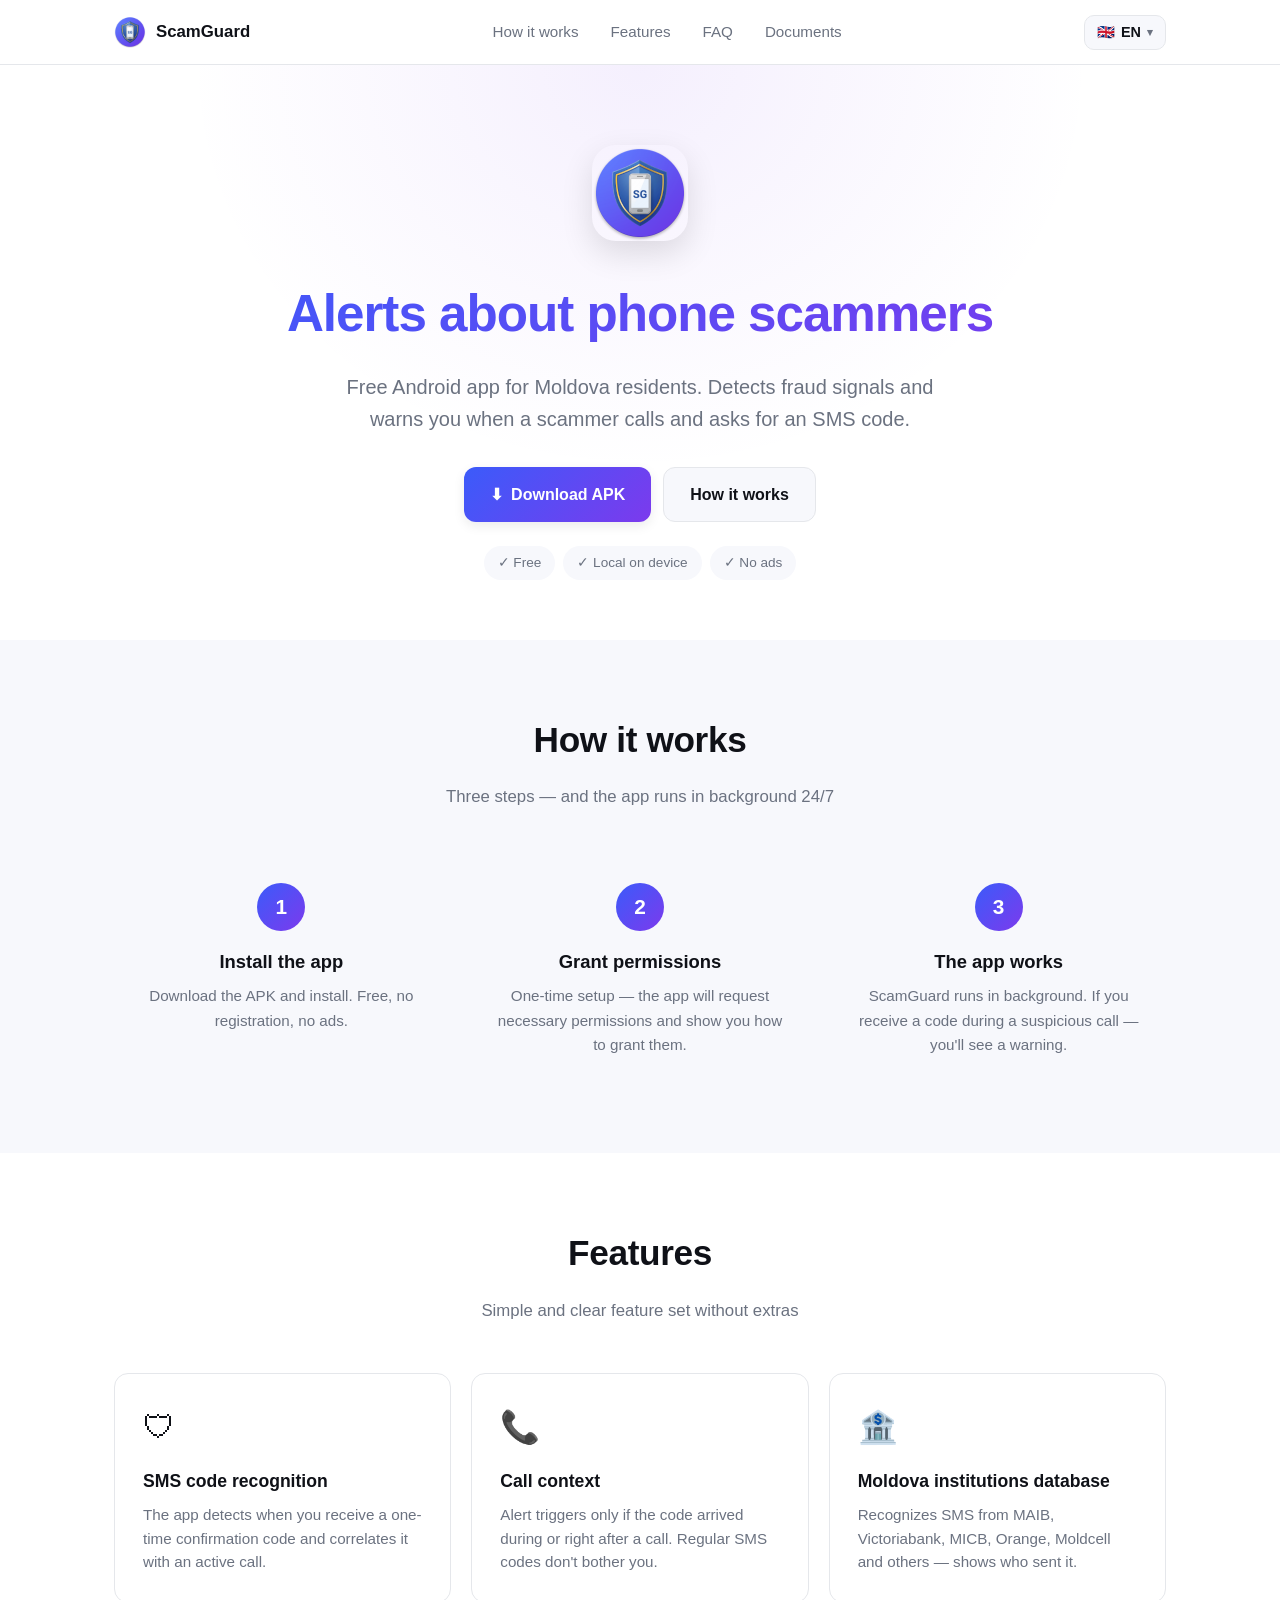
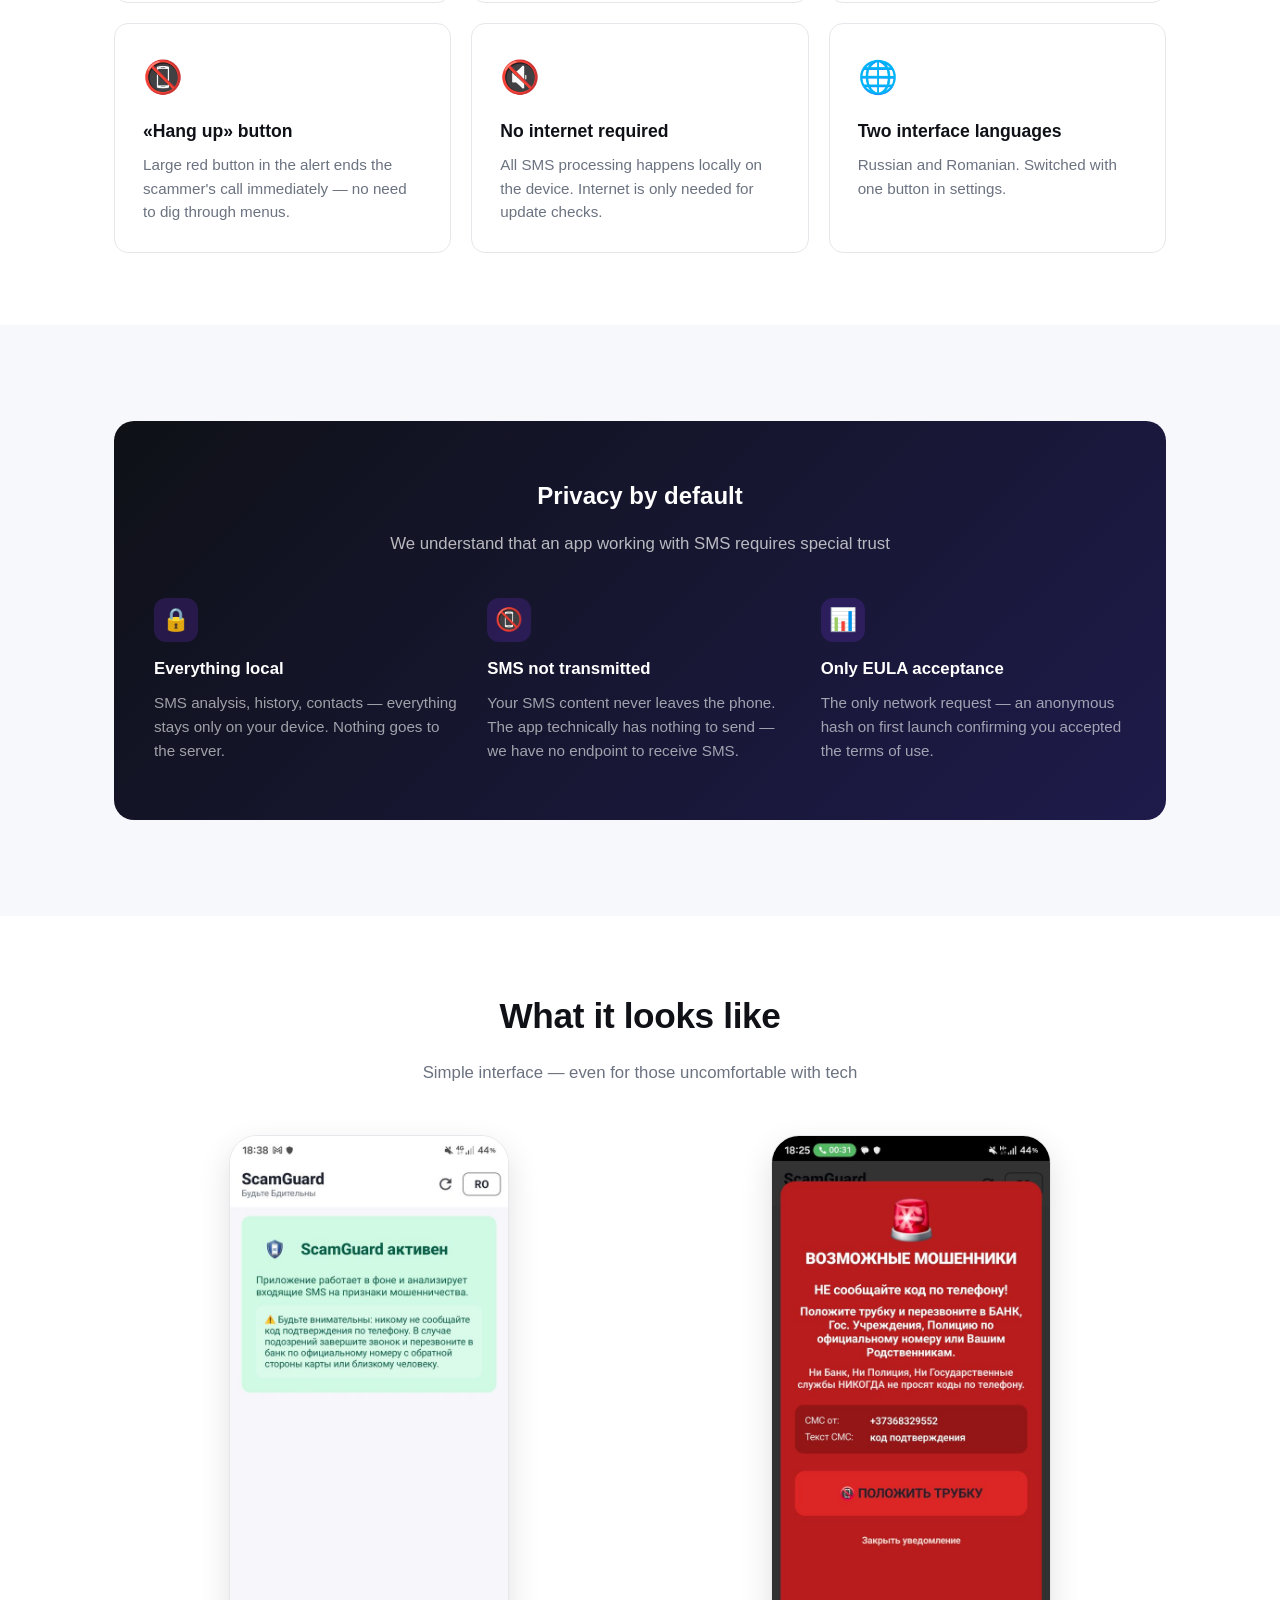
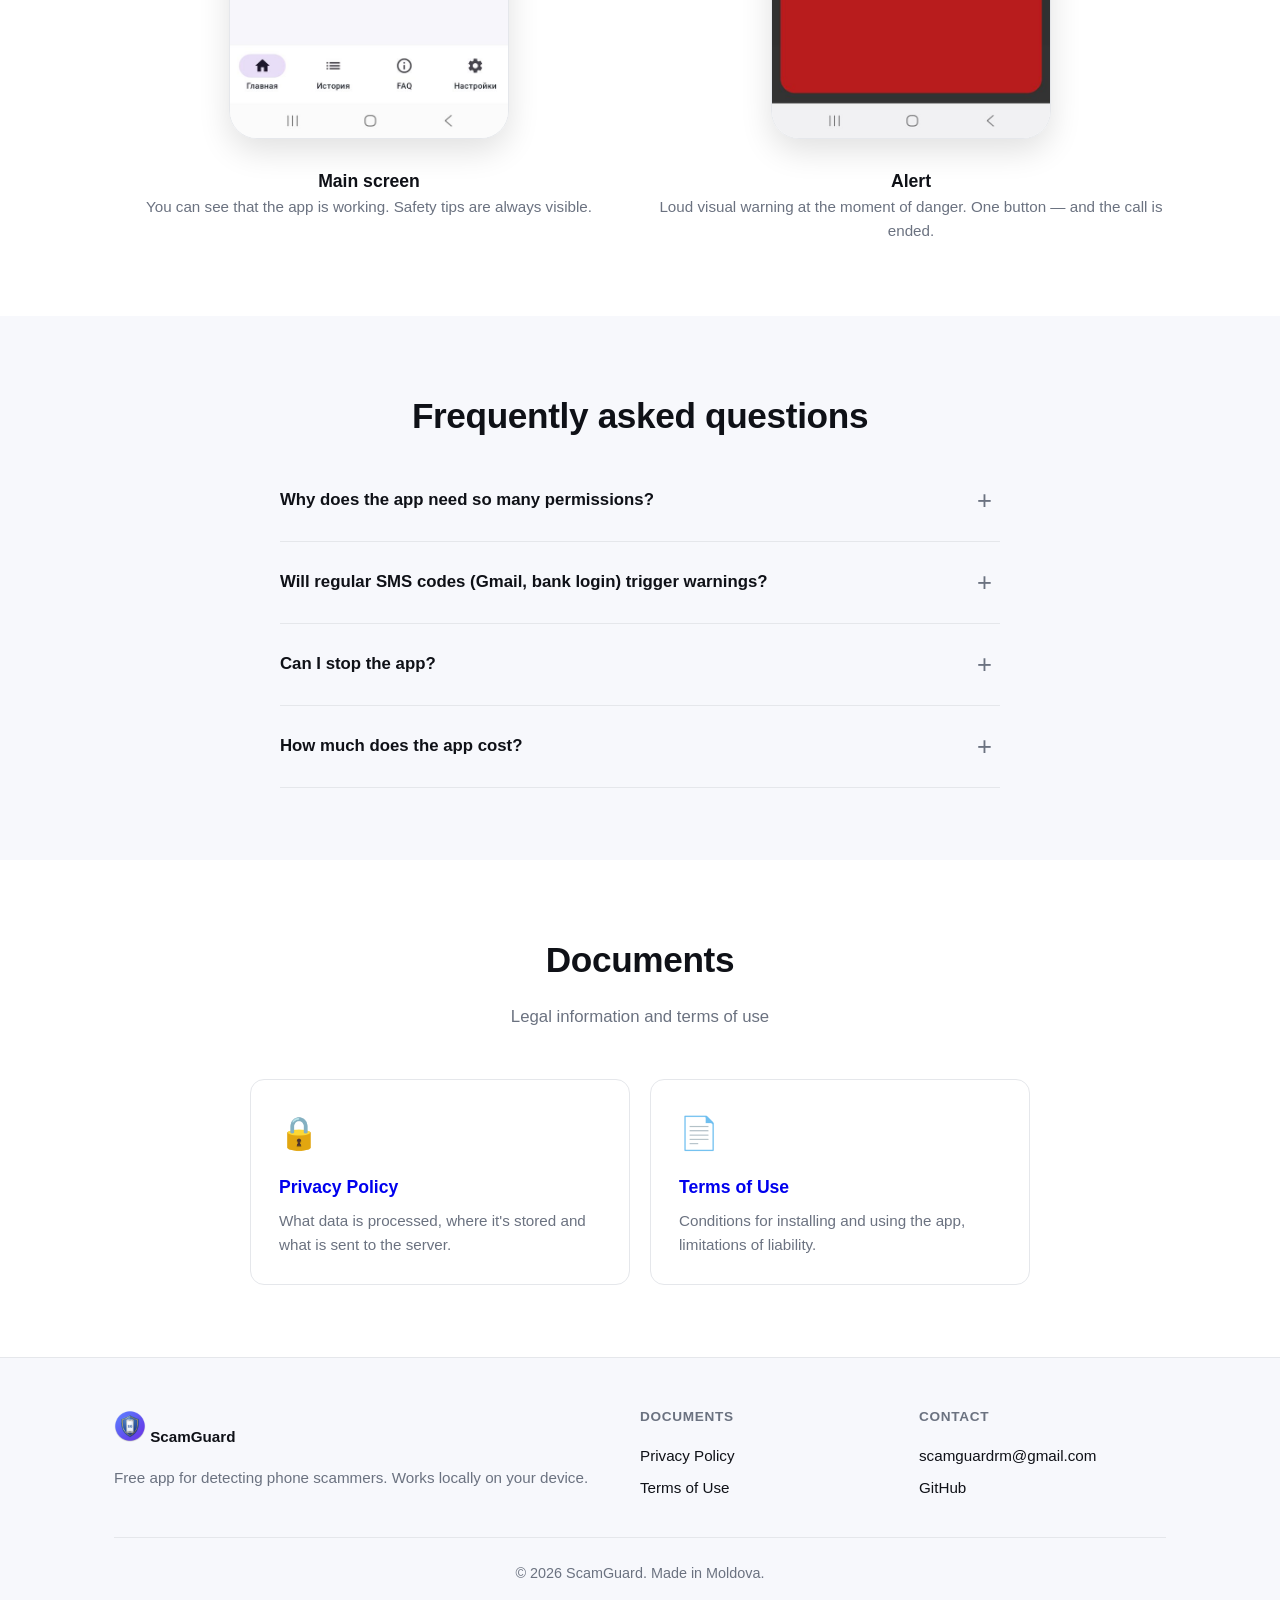
==== commit 9c229f10: "Add files via upload" ====
--- a/index.html
+++ b/index.html
@@ -3,34 +3,52 @@
 <head>
 <meta charset="UTF-8">
 <meta name="viewport" content="width=device-width, initial-scale=1">
-<title data-i18n="meta_title">ScamGuard — защита от телефонных мошенников в Молдове</title>
-<meta name="description" data-i18n-attr="content" data-i18n="meta_description" content="Бесплатное Android-приложение, предупреждающее о мошенниках при подозрительных звонках. Работает локально, без передачи данных.">
+<title data-i18n="meta_title">ScamGuard — предупреждение о телефонных мошенниках в Молдове</title>
+<meta name="description" data-i18n-attr="content" data-i18n="meta_description" content="Бесплатное Android-приложение, которое обнаруживает признаки телефонного мошенничества и предупреждает вас. Работает локально, без передачи данных.">
 <link rel="icon" type="image/x-icon" href="img/favicon.ico">
 <link rel="stylesheet" href="css/style.css">
 </head>
 <body>
 
-<!-- ============ Header ============ -->
 <header class="site-header">
   <div class="container">
     <a href="#" class="brand">
       <img src="img/icon-full.png" alt="ScamGuard">
       <span>ScamGuard</span>
     </a>
-    <div class="lang-switch">
-      <a href="#" data-lang="ru" class="active">RU</a>
-      <a href="#" data-lang="ro">RO</a>
-      <a href="#" data-lang="en">EN</a>
+
+    <nav class="nav-links" id="navLinks">
+      <a href="#how-it-works" data-i18n="nav_how">Как работает</a>
+      <a href="#features" data-i18n="nav_features">Возможности</a>
+      <a href="#faq" data-i18n="nav_faq">FAQ</a>
+      <a href="#docs" data-i18n="nav_docs">Документы</a>
+    </nav>
+
+    <div style="display: flex; align-items: center; gap: 8px;">
+      <div class="lang-dropdown" id="langDropdown">
+        <button class="lang-toggle" id="langToggle" aria-label="Language">
+          <span class="flag" id="currentFlag">🇷🇺</span>
+          <span id="currentLang">RU</span>
+          <span class="arrow">▾</span>
+        </button>
+        <div class="lang-menu">
+          <a href="#" data-lang="ru" class="active"><span class="flag">🇷🇺</span> Русский</a>
+          <a href="#" data-lang="ro"><span class="flag">🇷🇴</span> Română</a>
+          <a href="#" data-lang="en"><span class="flag">🇬🇧</span> English</a>
+        </div>
+      </div>
+      <button class="hamburger" id="hamburger" aria-label="Menu">
+        <span></span><span></span><span></span>
+      </button>
     </div>
   </div>
 </header>
 
-<!-- ============ Hero ============ -->
 <section class="hero">
   <div class="container">
     <img src="img/icon-full.png" class="hero-icon" alt="ScamGuard">
-    <h1 data-i18n="hero_title">Защита от телефонных мошенников</h1>
-    <p class="subtitle" data-i18n="hero_subtitle">Бесплатное Android-приложение для жителей Молдовы. Предупреждает, когда мошенник звонит и просит назвать код из SMS.</p>
+    <h1 data-i18n="hero_title">Предупреждение о телефонных мошенниках</h1>
+    <p class="subtitle" data-i18n="hero_subtitle">Бесплатное Android-приложение для жителей Молдовы. Обнаруживает признаки мошенничества и предупреждает вас, когда мошенник звонит и просит назвать код из SMS.</p>
     <div class="cta-row">
       <a href="https://github.com/2023baracuda-ctrl/ScamGuard/releases" class="btn btn-primary">
         <span>⬇</span>
@@ -46,11 +64,10 @@
   </div>
 </section>
 
-<!-- ============ How it works ============ -->
 <section id="how-it-works" class="alt">
   <div class="container">
     <h2 class="section-title" data-i18n="how_title">Как это работает</h2>
-    <p class="section-subtitle" data-i18n="how_subtitle">Три шага — и защита работает в фоне круглосуточно</p>
+    <p class="section-subtitle" data-i18n="how_subtitle">Три шага — и приложение работает в фоне круглосуточно</p>
     <div class="steps">
       <div class="step">
         <div class="step-num">1</div>
@@ -64,15 +81,14 @@
       </div>
       <div class="step">
         <div class="step-num">3</div>
-        <h3 data-i18n="step3_title">Защита работает</h3>
+        <h3 data-i18n="step3_title">Приложение работает</h3>
         <p data-i18n="step3_desc">ScamGuard работает в фоне. Если придёт код во время подозрительного звонка — увидите предупреждение.</p>
       </div>
     </div>
   </div>
 </section>
 
-<!-- ============ Features ============ -->
-<section>
+<section id="features">
   <div class="container">
     <h2 class="section-title" data-i18n="features_title">Возможности</h2>
     <p class="section-subtitle" data-i18n="features_subtitle">Простой и понятный набор функций без лишнего</p>
@@ -111,7 +127,6 @@
   </div>
 </section>
 
-<!-- ============ Privacy block ============ -->
 <section class="alt">
   <div class="container">
     <div class="privacy-block">
@@ -138,7 +153,6 @@
   </div>
 </section>
 
-<!-- ============ Screenshots ============ -->
 <section>
   <div class="container">
     <h2 class="section-title" data-i18n="screens_title">Как это выглядит</h2>
@@ -147,7 +161,7 @@
       <div class="screen-card">
         <img src="img/screenshot-home.jpg" alt="Главный экран">
         <h3 data-i18n="screen1_title">Главный экран</h3>
-        <p data-i18n="screen1_desc">Видно что защита работает. Подсказки безопасности всегда на виду.</p>
+        <p data-i18n="screen1_desc">Видно что приложение работает. Подсказки безопасности всегда на виду.</p>
       </div>
       <div class="screen-card">
         <img src="img/screenshot-alert.jpg" alt="Предупреждение о мошенниках">
@@ -158,8 +172,7 @@
   </div>
 </section>
 
-<!-- ============ FAQ ============ -->
-<section class="alt">
+<section id="faq" class="alt">
   <div class="container">
     <h2 class="section-title" data-i18n="faq_title">Частые вопросы</h2>
     <div class="faq">
@@ -172,18 +185,36 @@
         <p data-i18n="faq_a2">Нет. Предупреждение срабатывает только если код пришёл в момент активного звонка или в течение 5 минут после звонка. В обычной ситуации (вы получаете код для входа в почту, например) приложение молчит.</p>
       </details>
       <details class="faq-item">
-        <summary data-i18n="faq_q3">Можно ли остановить защиту?</summary>
-        <p data-i18n="faq_a3">Да. В разделе «Настройки» есть кнопка «Остановить ScamGuard». Защита приостанавливается до тех пор пока вы её не запустите снова. Никакие данные не удаляются.</p>
+        <summary data-i18n="faq_q3">Можно ли остановить приложение?</summary>
+        <p data-i18n="faq_a3">Да. В разделе «Настройки» есть кнопка «Остановить ScamGuard». Приложение приостанавливается до тех пор пока вы её не запустите снова. Никакие данные не удаляются.</p>
       </details>
       <details class="faq-item">
         <summary data-i18n="faq_q4">Сколько стоит приложение?</summary>
-        <p data-i18n="faq_a4">Полностью бесплатно. Без рекламы. Без покупок внутри. Без подписки. Личный проект для защиты семьи и соседей.</p>
+        <p data-i18n="faq_a4">Полностью бесплатно. Без рекламы. Без покупок внутри. Без подписки. Личный проект для помощи семье и соседям.</p>
       </details>
     </div>
   </div>
 </section>
 
-<!-- ============ Footer ============ -->
+<section id="docs">
+  <div class="container">
+    <h2 class="section-title" data-i18n="docs_title">Документы</h2>
+    <p class="section-subtitle" data-i18n="docs_subtitle">Юридическая информация и условия использования приложения</p>
+    <div class="features" style="max-width: 780px; margin: 0 auto;">
+      <a href="privacy-ru.html" class="feature" style="text-decoration: none;" id="docPrivacyLink">
+        <span class="feature-icon">🔒</span>
+        <h3 data-i18n="docs_privacy_title">Политика конфиденциальности</h3>
+        <p data-i18n="docs_privacy_desc">Какие данные обрабатываются, где хранятся и что отправляется на сервер.</p>
+      </a>
+      <a href="eula-ru.html" class="feature" style="text-decoration: none;" id="docEulaLink">
+        <span class="feature-icon">📄</span>
+        <h3 data-i18n="docs_eula_title">Пользовательское соглашение</h3>
+        <p data-i18n="docs_eula_desc">Условия установки и использования приложения, ограничения ответственности.</p>
+      </a>
+    </div>
+  </div>
+</section>
+
 <footer>
   <div class="container">
     <div class="footer-grid">
@@ -192,12 +223,12 @@
           <img src="img/icon-full.png" alt="">
           <span>ScamGuard</span>
         </a>
-        <p data-i18n="footer_about">Бесплатная защита от телефонных мошенников. Работает локально на вашем устройстве.</p>
+        <p data-i18n="footer_about">Бесплатное приложение для обнаружения телефонных мошенников. Работает локально на вашем устройстве.</p>
       </div>
       <div class="footer-col">
         <h4 data-i18n="footer_docs">Документы</h4>
-        <a href="privacy-ru.html" data-i18n="footer_privacy">Политика конфиденциальности</a>
-        <a href="eula-ru.html" data-i18n="footer_eula">Пользовательское соглашение</a>
+        <a href="privacy-ru.html" data-i18n="footer_privacy" id="footerPrivacyLink">Политика конфиденциальности</a>
+        <a href="eula-ru.html" data-i18n="footer_eula" id="footerEulaLink">Пользовательское соглашение</a>
       </div>
       <div class="footer-col">
         <h4 data-i18n="footer_contact">Связь</h4>
@@ -212,24 +243,25 @@
 </footer>
 
 <script>
+const flags = { ru: '🇷🇺', ro: '🇷🇴', en: '🇬🇧' };
+const labels = { ru: 'RU', ro: 'RO', en: 'EN' };
+
 const i18n = {
   ru: {
-    meta_title: "ScamGuard — защита от телефонных мошенников в Молдове",
-    meta_description: "Бесплатное Android-приложение, предупреждающее о мошенниках при подозрительных звонках. Работает локально, без передачи данных.",
-    hero_title: "Защита от телефонных мошенников",
-    hero_subtitle: "Бесплатное Android-приложение для жителей Молдовы. Предупреждает, когда мошенник звонит и просит назвать код из SMS.",
-    cta_download: "Скачать APK",
-    cta_learn: "Как это работает",
-    badge_free: "✓ Бесплатно",
-    badge_local: "✓ Локально на устройстве",
-    badge_no_ads: "✓ Без рекламы",
+    meta_title: "ScamGuard — предупреждение о телефонных мошенниках в Молдове",
+    meta_description: "Бесплатное Android-приложение, которое обнаруживает признаки телефонного мошенничества и предупреждает вас. Работает локально, без передачи данных.",
+    nav_how: "Как работает", nav_features: "Возможности", nav_faq: "FAQ", nav_docs: "Документы",
+    hero_title: "Предупреждение о телефонных мошенниках",
+    hero_subtitle: "Бесплатное Android-приложение для жителей Молдовы. Обнаруживает признаки мошенничества и предупреждает вас, когда мошенник звонит и просит назвать код из SMS.",
+    cta_download: "Скачать APK", cta_learn: "Как это работает",
+    badge_free: "✓ Бесплатно", badge_local: "✓ Локально на устройстве", badge_no_ads: "✓ Без рекламы",
     how_title: "Как это работает",
-    how_subtitle: "Три шага — и защита работает в фоне круглосуточно",
+    how_subtitle: "Три шага — и приложение работает в фоне круглосуточно",
     step1_title: "Установите приложение",
     step1_desc: "Скачайте APK и установите. Бесплатно, без регистрации, без рекламы.",
     step2_title: "Дайте разрешения",
     step2_desc: "Один раз настройте — приложение запросит нужные разрешения и покажет как их выдать.",
-    step3_title: "Защита работает",
+    step3_title: "Приложение работает",
     step3_desc: "ScamGuard работает в фоне. Если придёт код во время подозрительного звонка — увидите предупреждение.",
     features_title: "Возможности",
     features_subtitle: "Простой и понятный набор функций без лишнего",
@@ -256,7 +288,7 @@
     screens_title: "Как это выглядит",
     screens_subtitle: "Простой интерфейс — даже для тех кто не дружит с техникой",
     screen1_title: "Главный экран",
-    screen1_desc: "Видно что защита работает. Подсказки безопасности всегда на виду.",
+    screen1_desc: "Видно что приложение работает. Подсказки безопасности всегда на виду.",
     screen2_title: "Предупреждение",
     screen2_desc: "Громкое визуальное предупреждение в момент опасности. Одна кнопка — и звонок завершён.",
     faq_title: "Частые вопросы",
@@ -264,34 +296,35 @@
     faq_a1: "Каждое разрешение нужно для конкретной функции. Приём SMS — чтобы анализировать входящие коды. Статус телефона — чтобы понимать когда идёт звонок. Управление звонками — чтобы кнопка «Положить трубку» действительно завершала звонок. Поверх окон — чтобы предупреждение всплывало над экраном звонка.",
     faq_q2: "Будут ли обычные SMS-коды (Gmail, банк при логине) показывать предупреждение?",
     faq_a2: "Нет. Предупреждение срабатывает только если код пришёл в момент активного звонка или в течение 5 минут после звонка. В обычной ситуации (вы получаете код для входа в почту, например) приложение молчит.",
-    faq_q3: "Можно ли остановить защиту?",
-    faq_a3: "Да. В разделе «Настройки» есть кнопка «Остановить ScamGuard». Защита приостанавливается до тех пор пока вы её не запустите снова. Никакие данные не удаляются.",
+    faq_q3: "Можно ли остановить приложение?",
+    faq_a3: "Да. В разделе «Настройки» есть кнопка «Остановить ScamGuard». Приложение приостанавливается до тех пор пока вы её не запустите снова. Никакие данные не удаляются.",
     faq_q4: "Сколько стоит приложение?",
-    faq_a4: "Полностью бесплатно. Без рекламы. Без покупок внутри. Без подписки. Личный проект для защиты семьи и соседей.",
-    footer_about: "Бесплатная защита от телефонных мошенников. Работает локально на вашем устройстве.",
-    footer_docs: "Документы",
-    footer_privacy: "Политика конфиденциальности",
-    footer_eula: "Пользовательское соглашение",
-    footer_contact: "Связь",
-    footer_madein: "Сделано в Молдове."
+    faq_a4: "Полностью бесплатно. Без рекламы. Без покупок внутри. Без подписки. Личный проект для помощи семье и соседям.",
+    docs_title: "Документы",
+    docs_subtitle: "Юридическая информация и условия использования приложения",
+    docs_privacy_title: "Политика конфиденциальности",
+    docs_privacy_desc: "Какие данные обрабатываются, где хранятся и что отправляется на сервер.",
+    docs_eula_title: "Пользовательское соглашение",
+    docs_eula_desc: "Условия установки и использования приложения, ограничения ответственности.",
+    footer_about: "Бесплатное приложение для обнаружения телефонных мошенников. Работает локально на вашем устройстве.",
+    footer_docs: "Документы", footer_privacy: "Политика конфиденциальности", footer_eula: "Пользовательское соглашение",
+    footer_contact: "Связь", footer_madein: "Сделано в Молдове."
   },
   ro: {
-    meta_title: "ScamGuard — protecție împotriva escrocilor telefonici din Moldova",
-    meta_description: "Aplicație Android gratuită care avertizează despre escroci la apeluri suspecte. Funcționează local, fără transmiterea datelor.",
-    hero_title: "Protecție împotriva escrocilor telefonici",
-    hero_subtitle: "Aplicație Android gratuită pentru locuitorii Moldovei. Te avertizează când un escroc te sună și cere să comunici un cod din SMS.",
-    cta_download: "Descarcă APK",
-    cta_learn: "Cum funcționează",
-    badge_free: "✓ Gratuit",
-    badge_local: "✓ Local pe dispozitiv",
-    badge_no_ads: "✓ Fără reclame",
+    meta_title: "ScamGuard — avertizare despre escroci telefonici din Moldova",
+    meta_description: "Aplicație Android gratuită care detectează semne de fraudă telefonică și te avertizează. Funcționează local, fără transmiterea datelor.",
+    nav_how: "Cum funcționează", nav_features: "Funcționalități", nav_faq: "FAQ", nav_docs: "Documente",
+    hero_title: "Avertizare despre escroci telefonici",
+    hero_subtitle: "Aplicație Android gratuită pentru locuitorii Moldovei. Detectează semne de fraudă și te avertizează când un escroc te sună și cere să comunici un cod din SMS.",
+    cta_download: "Descarcă APK", cta_learn: "Cum funcționează",
+    badge_free: "✓ Gratuit", badge_local: "✓ Local pe dispozitiv", badge_no_ads: "✓ Fără reclame",
     how_title: "Cum funcționează",
-    how_subtitle: "Trei pași — și protecția funcționează în fundal non-stop",
+    how_subtitle: "Trei pași — și aplicația funcționează în fundal non-stop",
     step1_title: "Instalează aplicația",
     step1_desc: "Descarcă APK și instalează. Gratuit, fără înregistrare, fără reclame.",
     step2_title: "Acordă permisiunile",
     step2_desc: "Configurezi o singură dată — aplicația va cere permisiunile necesare și îți va arăta cum să le acorzi.",
-    step3_title: "Protecția funcționează",
+    step3_title: "Aplicația funcționează",
     step3_desc: "ScamGuard rulează în fundal. Dacă vine un cod în timpul unui apel suspect — vei vedea avertismentul.",
     features_title: "Funcționalități",
     features_subtitle: "Set simplu și clar de funcții, fără extra",
@@ -318,7 +351,7 @@
     screens_title: "Cum arată",
     screens_subtitle: "Interfață simplă — chiar și pentru cei mai puțin obișnuiți cu tehnologia",
     screen1_title: "Ecranul principal",
-    screen1_desc: "Se vede că protecția funcționează. Sfaturile de siguranță sunt mereu la vedere.",
+    screen1_desc: "Se vede că aplicația funcționează. Sfaturile de siguranță sunt mereu la vedere.",
     screen2_title: "Avertismentul",
     screen2_desc: "Avertisment vizual puternic în momentul pericolului. Un buton — și apelul este închis.",
     faq_title: "Întrebări frecvente",
@@ -326,34 +359,35 @@
     faq_a1: "Fiecare permisiune e necesară pentru o funcție concretă. Recepția SMS — pentru analiza codurilor primite. Statusul telefonului — pentru a ști când e un apel activ. Gestionarea apelurilor — pentru ca butonul «Închide apelul» să funcționeze real. Peste ferestre — pentru ca avertismentul să apară peste ecranul apelului.",
     faq_q2: "Codurile SMS obișnuite (Gmail, bancă la autentificare) vor declanșa avertismente?",
     faq_a2: "Nu. Avertismentul se declanșează doar dacă codul a venit în timpul unui apel activ sau în primele 5 minute după apel. În situații obișnuite (de exemplu, primești un cod pentru email) aplicația tace.",
-    faq_q3: "Pot opri protecția?",
-    faq_a3: "Da. În secțiunea «Setări» există butonul «Oprește ScamGuard». Protecția se suspendă până când o pornești din nou. Nicio dată nu se șterge.",
+    faq_q3: "Pot opri aplicația?",
+    faq_a3: "Da. În secțiunea «Setări» există butonul «Oprește ScamGuard». Aplicația se suspendă până când o pornești din nou. Nicio dată nu se șterge.",
     faq_q4: "Cât costă aplicația?",
-    faq_a4: "Complet gratuit. Fără reclame. Fără cumpărături în aplicație. Fără abonament. Un proiect personal pentru protejarea familiei și vecinilor.",
-    footer_about: "Protecție gratuită împotriva escrocilor telefonici. Funcționează local pe dispozitivul tău.",
-    footer_docs: "Documente",
-    footer_privacy: "Politica de confidențialitate",
-    footer_eula: "Acordul utilizatorului",
-    footer_contact: "Contact",
-    footer_madein: "Făcut în Moldova."
+    faq_a4: "Complet gratuit. Fără reclame. Fără cumpărături în aplicație. Fără abonament. Un proiect personal pentru ajutorul familiei și vecinilor.",
+    docs_title: "Documente",
+    docs_subtitle: "Informații juridice și condițiile de utilizare a aplicației",
+    docs_privacy_title: "Politica de confidențialitate",
+    docs_privacy_desc: "Ce date se prelucrează, unde se păstrează și ce se trimite pe server.",
+    docs_eula_title: "Acordul utilizatorului",
+    docs_eula_desc: "Condițiile de instalare și utilizare a aplicației, limitele răspunderii.",
+    footer_about: "Aplicație gratuită pentru detectarea escrocilor telefonici. Funcționează local pe dispozitivul tău.",
+    footer_docs: "Documente", footer_privacy: "Politica de confidențialitate", footer_eula: "Acordul utilizatorului",
+    footer_contact: "Contact", footer_madein: "Făcut în Moldova."
   },
   en: {
-    meta_title: "ScamGuard — protection from phone scammers in Moldova",
-    meta_description: "Free Android app that warns about scammers during suspicious calls. Works locally, no data transmission.",
-    hero_title: "Protection from phone scammers",
-    hero_subtitle: "Free Android app for Moldova residents. Alerts you when a scammer calls and asks for an SMS code.",
-    cta_download: "Download APK",
-    cta_learn: "How it works",
-    badge_free: "✓ Free",
-    badge_local: "✓ Local on device",
-    badge_no_ads: "✓ No ads",
+    meta_title: "ScamGuard — alerts about phone scammers in Moldova",
+    meta_description: "Free Android app that detects signs of phone fraud and warns you. Works locally, no data transmission.",
+    nav_how: "How it works", nav_features: "Features", nav_faq: "FAQ", nav_docs: "Documents",
+    hero_title: "Alerts about phone scammers",
+    hero_subtitle: "Free Android app for Moldova residents. Detects fraud signals and warns you when a scammer calls and asks for an SMS code.",
+    cta_download: "Download APK", cta_learn: "How it works",
+    badge_free: "✓ Free", badge_local: "✓ Local on device", badge_no_ads: "✓ No ads",
     how_title: "How it works",
-    how_subtitle: "Three steps — and protection runs in background 24/7",
+    how_subtitle: "Three steps — and the app runs in background 24/7",
     step1_title: "Install the app",
     step1_desc: "Download the APK and install. Free, no registration, no ads.",
     step2_title: "Grant permissions",
     step2_desc: "One-time setup — the app will request necessary permissions and show you how to grant them.",
-    step3_title: "Protection works",
+    step3_title: "The app works",
     step3_desc: "ScamGuard runs in background. If you receive a code during a suspicious call — you'll see a warning.",
     features_title: "Features",
     features_subtitle: "Simple and clear feature set without extras",
@@ -380,7 +414,7 @@
     screens_title: "What it looks like",
     screens_subtitle: "Simple interface — even for those uncomfortable with tech",
     screen1_title: "Main screen",
-    screen1_desc: "You can see that protection is working. Safety tips are always visible.",
+    screen1_desc: "You can see that the app is working. Safety tips are always visible.",
     screen2_title: "Alert",
     screen2_desc: "Loud visual warning at the moment of danger. One button — and the call is ended.",
     faq_title: "Frequently asked questions",
@@ -388,16 +422,19 @@
     faq_a1: "Each permission is needed for a specific function. SMS reception — to analyze incoming codes. Phone state — to know when a call is active. Call management — so the «Hang up» button actually ends the call. Display over apps — so the warning appears over the call screen.",
     faq_q2: "Will regular SMS codes (Gmail, bank login) trigger warnings?",
     faq_a2: "No. The warning triggers only if the code arrived during an active call or within 5 minutes after the call. In normal situations (you get a code for email login, for example) the app stays silent.",
-    faq_q3: "Can I stop the protection?",
-    faq_a3: "Yes. In the «Settings» section there is a «Stop ScamGuard» button. Protection is paused until you start it again. No data is deleted.",
+    faq_q3: "Can I stop the app?",
+    faq_a3: "Yes. In the «Settings» section there is a «Stop ScamGuard» button. The app is paused until you start it again. No data is deleted.",
     faq_q4: "How much does the app cost?",
-    faq_a4: "Completely free. No ads. No in-app purchases. No subscription. A personal project to protect family and neighbors.",
-    footer_about: "Free protection from phone scammers. Works locally on your device.",
-    footer_docs: "Documents",
-    footer_privacy: "Privacy Policy",
-    footer_eula: "Terms of Use",
-    footer_contact: "Contact",
-    footer_madein: "Made in Moldova."
+    faq_a4: "Completely free. No ads. No in-app purchases. No subscription. A personal project to help family and neighbors.",
+    docs_title: "Documents",
+    docs_subtitle: "Legal information and terms of use",
+    docs_privacy_title: "Privacy Policy",
+    docs_privacy_desc: "What data is processed, where it's stored and what is sent to the server.",
+    docs_eula_title: "Terms of Use",
+    docs_eula_desc: "Conditions for installing and using the app, limitations of liability.",
+    footer_about: "Free app for detecting phone scammers. Works locally on your device.",
+    footer_docs: "Documents", footer_privacy: "Privacy Policy", footer_eula: "Terms of Use",
+    footer_contact: "Contact", footer_madein: "Made in Moldova."
   }
 };
 
@@ -411,22 +448,43 @@
     if (attr) el.setAttribute(attr, i18n[lang][key]);
     else el.textContent = i18n[lang][key];
   });
-  document.querySelectorAll('.lang-switch a').forEach(a => {
+  document.querySelectorAll('.lang-menu a').forEach(a => {
     a.classList.toggle('active', a.dataset.lang === lang);
   });
-  // Update doc links to point to localized versions
-  const privacyLink = document.querySelector('[data-i18n="footer_privacy"]');
-  const eulaLink = document.querySelector('[data-i18n="footer_eula"]');
-  if (privacyLink) privacyLink.href = `privacy-${lang}.html`;
-  if (eulaLink) eulaLink.href = `eula-${lang}.html`;
+  document.getElementById('currentFlag').textContent = flags[lang];
+  document.getElementById('currentLang').textContent = labels[lang];
+  document.getElementById('footerPrivacyLink').href = `privacy-${lang}.html`;
+  document.getElementById('footerEulaLink').href = `eula-${lang}.html`;
+  document.getElementById('docPrivacyLink').href = `privacy-${lang}.html`;
+  document.getElementById('docEulaLink').href = `eula-${lang}.html`;
   localStorage.setItem('sg_lang', lang);
   history.replaceState(null, '', '#' + lang);
 }
 
-document.querySelectorAll('.lang-switch a').forEach(a => {
+const langDropdown = document.getElementById('langDropdown');
+document.getElementById('langToggle').addEventListener('click', (e) => {
+  e.stopPropagation();
+  langDropdown.classList.toggle('open');
+});
+document.addEventListener('click', () => langDropdown.classList.remove('open'));
+document.querySelectorAll('.lang-menu a').forEach(a => {
   a.addEventListener('click', (e) => {
     e.preventDefault();
+    langDropdown.classList.remove('open');
     applyLang(a.dataset.lang);
+  });
+});
+
+const hamburger = document.getElementById('hamburger');
+const navLinks = document.getElementById('navLinks');
+hamburger.addEventListener('click', () => {
+  hamburger.classList.toggle('open');
+  navLinks.classList.toggle('open');
+});
+navLinks.querySelectorAll('a').forEach(a => {
+  a.addEventListener('click', () => {
+    hamburger.classList.remove('open');
+    navLinks.classList.remove('open');
   });
 });
 
--- a/css/style.css
+++ b/css/style.css
@@ -59,6 +59,7 @@
   align-items: center;
   justify-content: space-between;
   height: 64px;
+  gap: 16px;
 }
 .brand {
   display: flex;
@@ -68,27 +69,141 @@
   color: var(--ink);
   text-decoration: none;
   font-size: 1.05rem;
+  flex-shrink: 0;
 }
 .brand img { width: 32px; height: 32px; }
 
-.lang-switch {
+/* Navigation */
+.nav-links {
   display: flex;
   gap: 4px;
+  align-items: center;
+  flex: 1;
+  justify-content: center;
+}
+.nav-links a {
+  padding: 8px 14px;
+  border-radius: 8px;
+  text-decoration: none;
+  color: var(--muted);
+  font-weight: 500;
+  font-size: 0.95rem;
+  transition: all 0.15s;
+}
+.nav-links a:hover {
+  color: var(--ink);
   background: var(--bg-soft);
-  border-radius: 999px;
-  padding: 4px;
-  font-size: 0.85rem;
-}
-.lang-switch a {
-  padding: 6px 12px;
-  border-radius: 999px;
+}
+
+/* Language dropdown */
+.lang-dropdown {
+  position: relative;
+  flex-shrink: 0;
+}
+.lang-toggle {
+  display: flex;
+  align-items: center;
+  gap: 6px;
+  padding: 8px 12px;
+  background: var(--bg-soft);
+  border: 1px solid var(--border);
+  border-radius: 10px;
+  font-size: 0.9rem;
+  font-weight: 600;
+  color: var(--ink);
+  cursor: pointer;
+  font-family: inherit;
+}
+.lang-toggle:hover { background: var(--border); }
+.lang-toggle .arrow {
+  font-size: 0.7rem;
+  transition: transform 0.2s;
+  color: var(--muted);
+}
+.lang-dropdown.open .lang-toggle .arrow { transform: rotate(180deg); }
+.lang-menu {
+  position: absolute;
+  top: calc(100% + 6px);
+  right: 0;
+  min-width: 160px;
+  background: var(--bg);
+  border: 1px solid var(--border);
+  border-radius: 12px;
+  box-shadow: var(--shadow-lg);
+  padding: 6px;
+  display: none;
+  z-index: 200;
+}
+.lang-dropdown.open .lang-menu { display: block; }
+.lang-menu a {
+  display: flex;
+  align-items: center;
+  gap: 10px;
+  padding: 10px 12px;
+  border-radius: 8px;
   text-decoration: none;
-  color: var(--muted);
-  font-weight: 600;
-}
-.lang-switch a.active {
+  color: var(--ink);
+  font-weight: 500;
+  font-size: 0.95rem;
+}
+.lang-menu a:hover { background: var(--bg-soft); }
+.lang-menu a.active {
+  background: var(--bg-soft);
+  color: var(--primary-1);
+  font-weight: 700;
+}
+.lang-menu .flag {
+  font-size: 1.2rem;
+  line-height: 1;
+}
+
+/* Hamburger for mobile */
+.hamburger {
+  display: none;
+  background: none;
+  border: none;
+  padding: 8px;
+  cursor: pointer;
+  flex-direction: column;
+  gap: 4px;
+  align-items: center;
+  justify-content: center;
+}
+.hamburger span {
+  display: block;
+  width: 22px;
+  height: 2px;
   background: var(--ink);
-  color: white;
+  border-radius: 2px;
+  transition: transform 0.2s, opacity 0.2s;
+}
+.hamburger.open span:nth-child(1) { transform: translateY(6px) rotate(45deg); }
+.hamburger.open span:nth-child(2) { opacity: 0; }
+.hamburger.open span:nth-child(3) { transform: translateY(-6px) rotate(-45deg); }
+
+/* Mobile menu */
+@media (max-width: 820px) {
+  .hamburger { display: flex; }
+  .nav-links {
+    position: absolute;
+    top: 64px;
+    left: 0;
+    right: 0;
+    background: var(--bg);
+    border-bottom: 1px solid var(--border);
+    flex-direction: column;
+    padding: 12px;
+    gap: 4px;
+    display: none;
+    box-shadow: var(--shadow-md);
+  }
+  .nav-links.open { display: flex; }
+  .nav-links a {
+    padding: 12px 16px;
+    font-size: 1rem;
+    width: 100%;
+    text-align: left;
+  }
 }
 
 /* ============ Hero ============ */
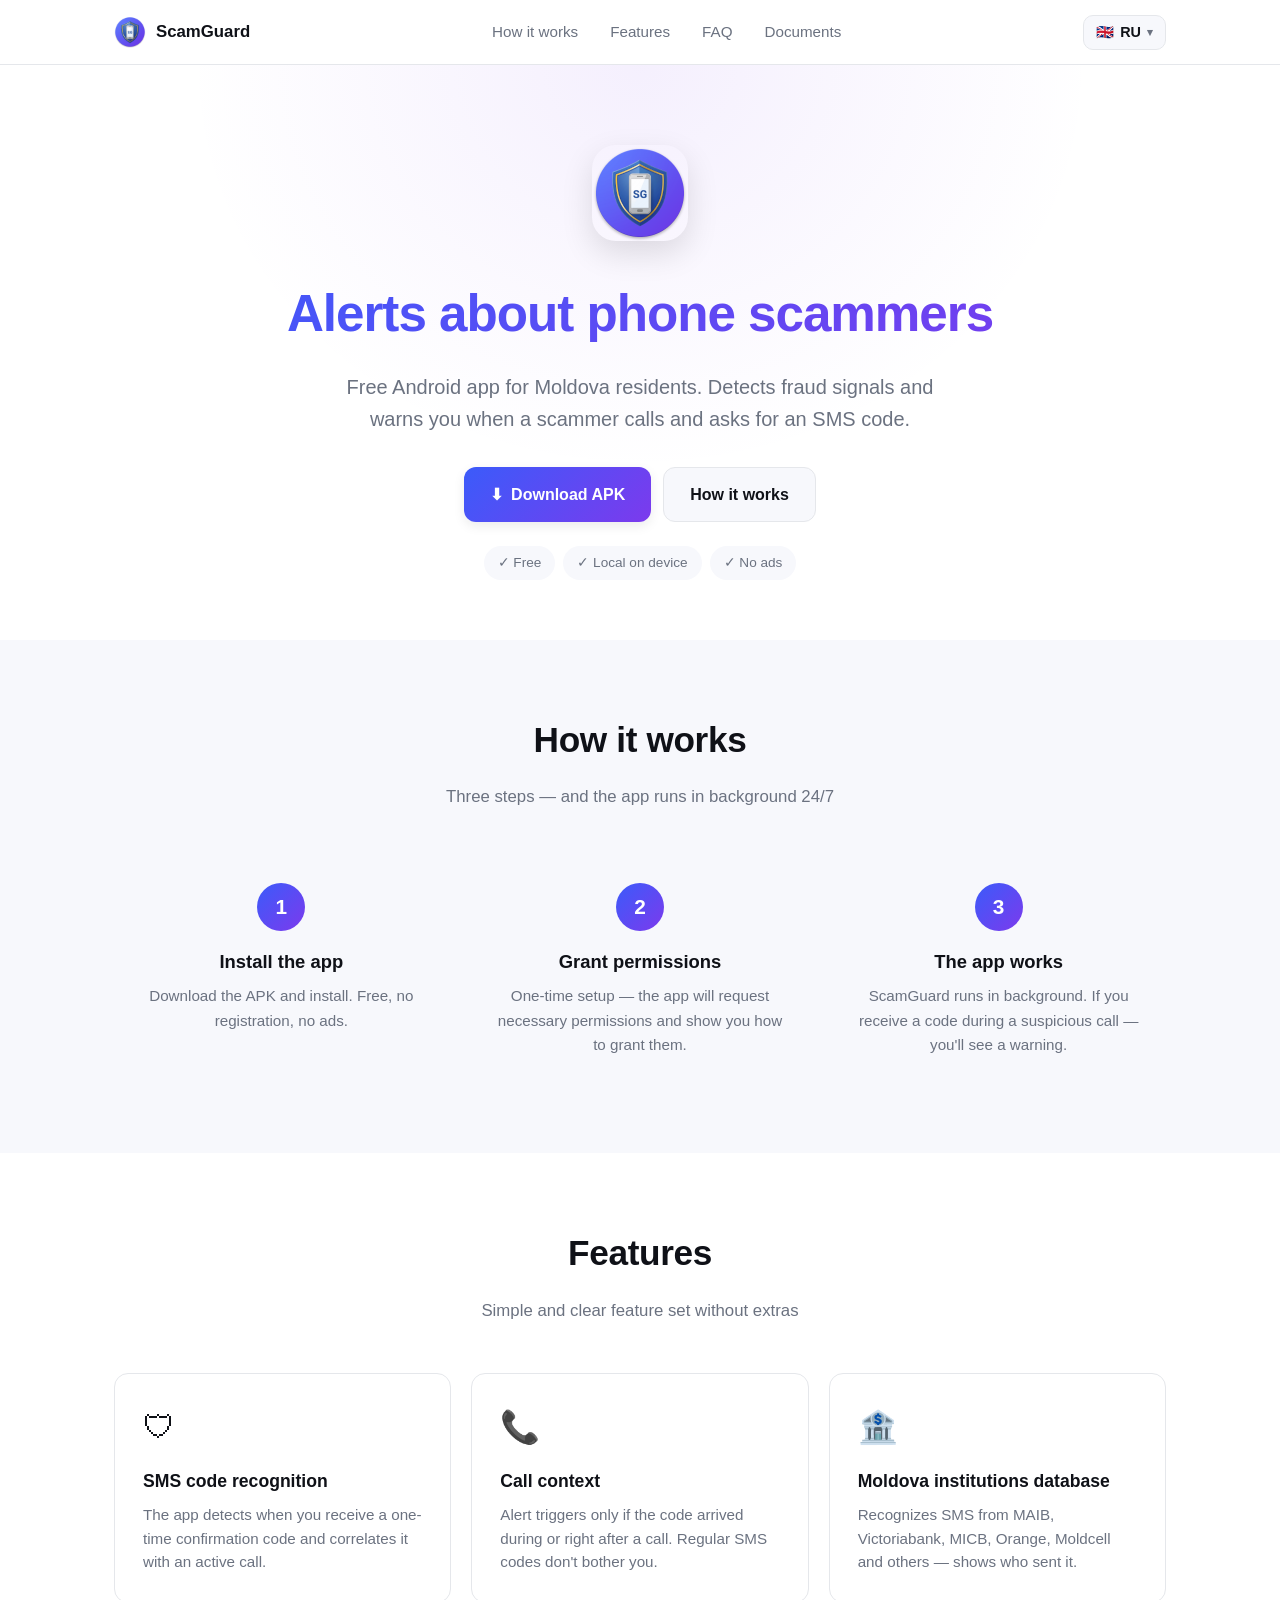
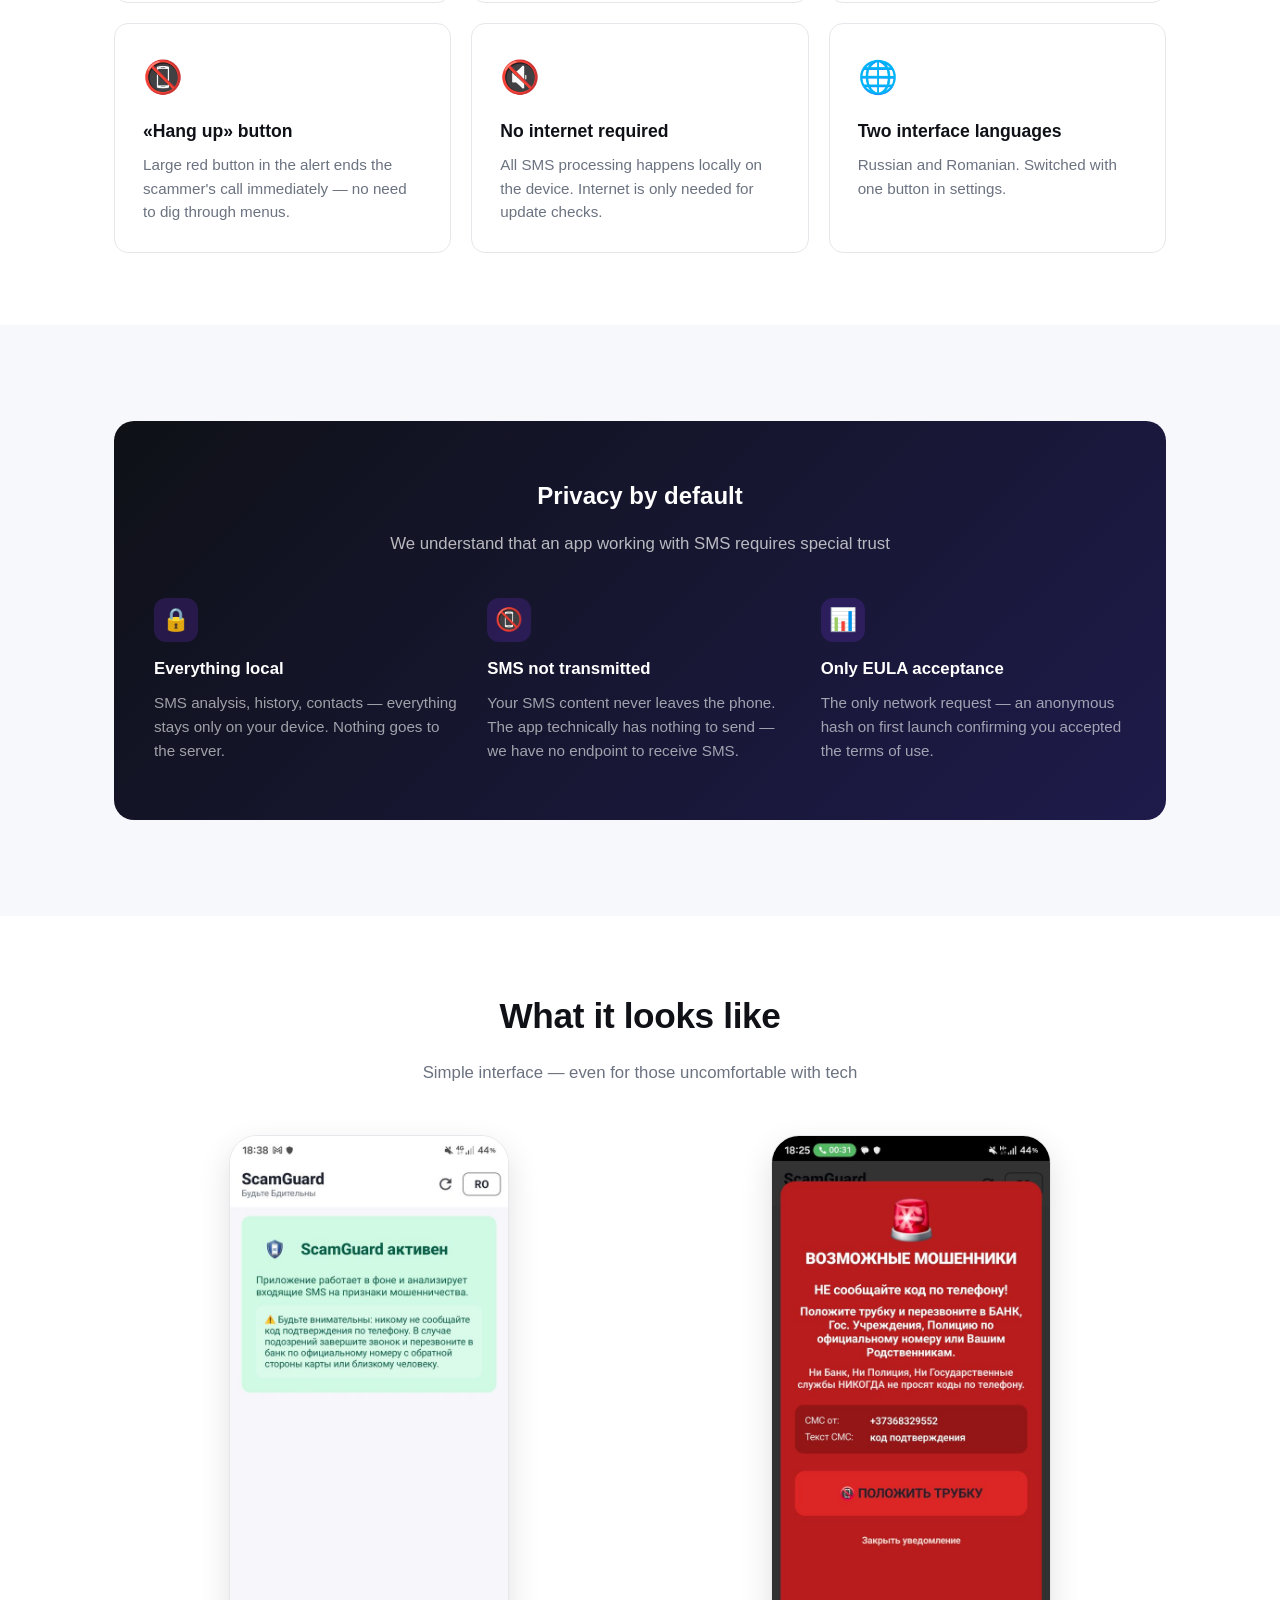
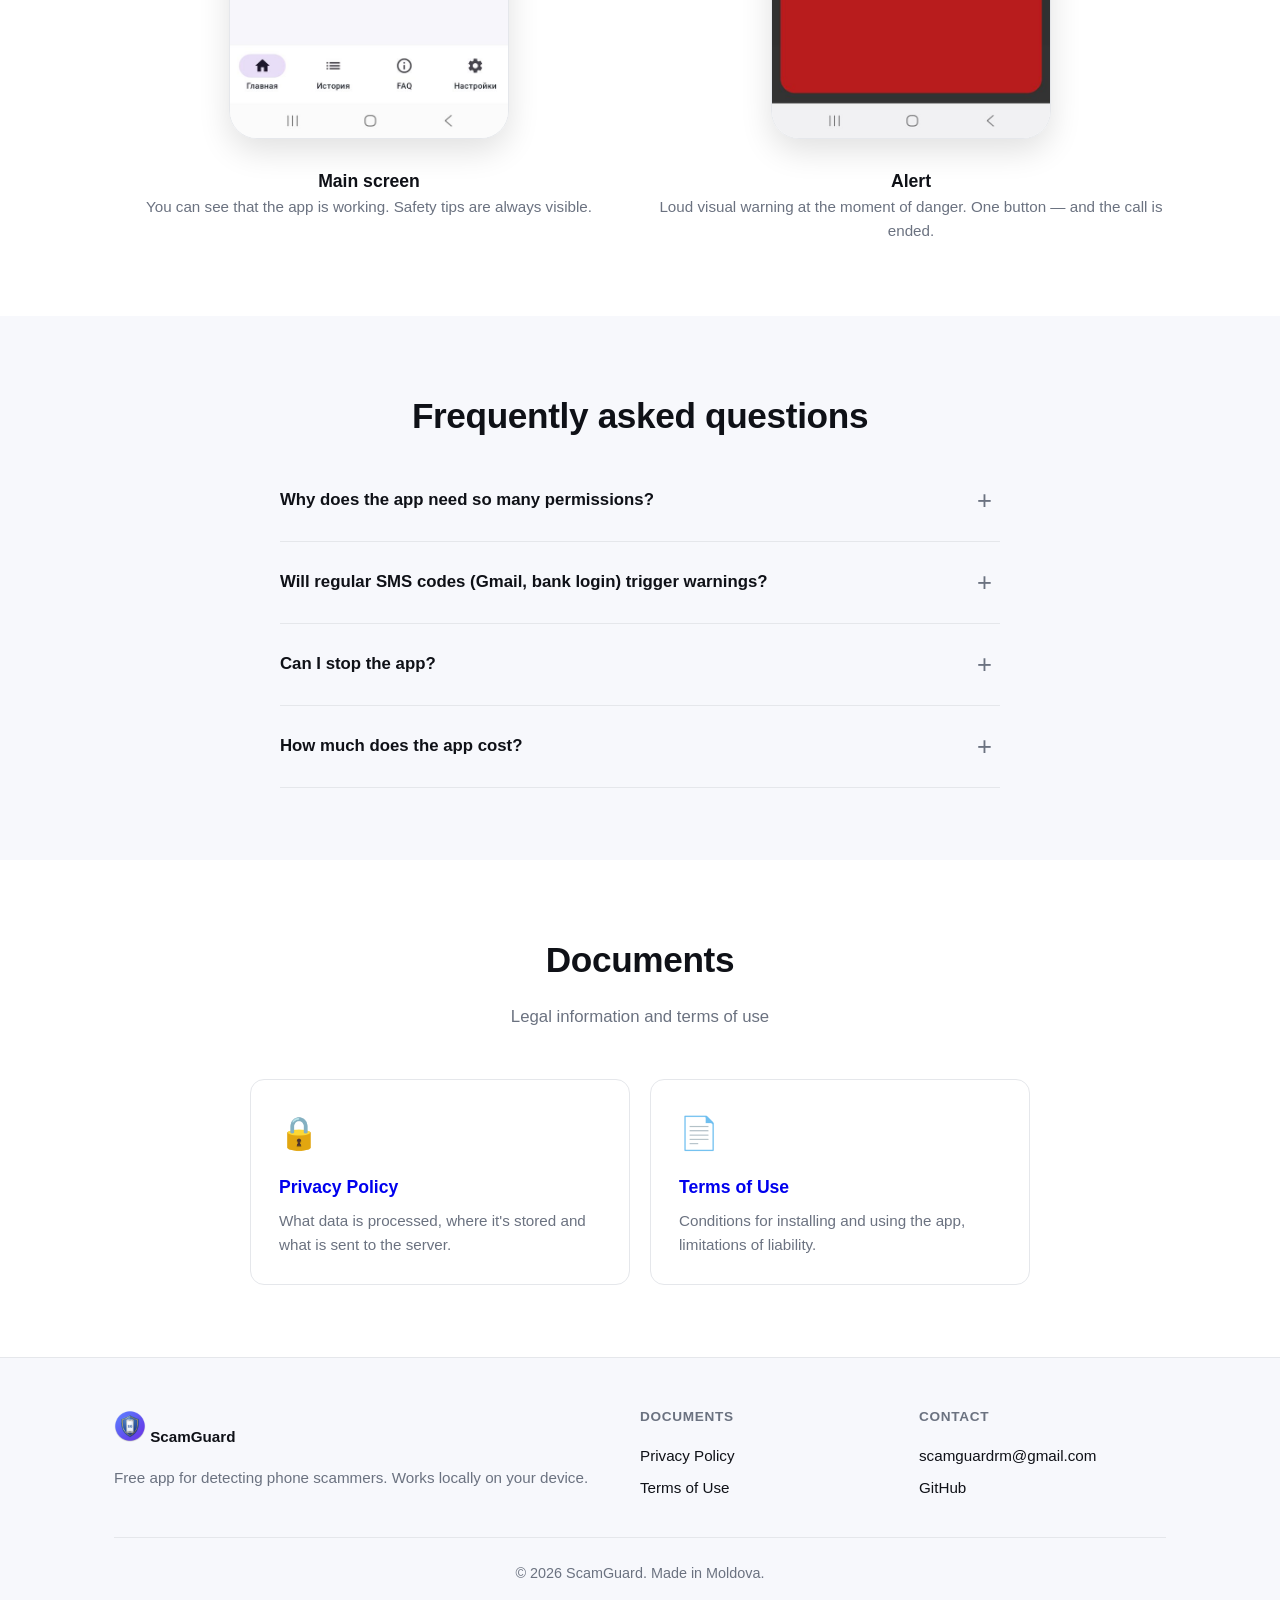
==== commit 5ccf7a77: "Update index.html" ====
--- a/index.html
+++ b/index.html
@@ -32,9 +32,9 @@
           <span class="arrow">▾</span>
         </button>
         <div class="lang-menu">
-          <a href="#" data-lang="ru" class="active"><span class="flag">🇷🇺</span> Русский</a>
-          <a href="#" data-lang="ro"><span class="flag">🇷🇴</span> Română</a>
-          <a href="#" data-lang="en"><span class="flag">🇬🇧</span> English</a>
+          <a href="#" data-lang="ru" class="active"><span class="flag"></span> Русский</a>
+          <a href="#" data-lang="ro"><span class="flag"></span> Română</a>
+          <a href="#" data-lang="en"><span class="flag"></span> English</a>
         </div>
       </div>
       <button class="hamburger" id="hamburger" aria-label="Menu">
@@ -244,7 +244,7 @@
 
 <script>
 const flags = { ru: '🇷🇺', ro: '🇷🇴', en: '🇬🇧' };
-const labels = { ru: 'RU', ro: 'RO', en: 'EN' };
+//const labels = { ru: 'RU', ro: 'RO', en: 'EN' };
 
 const i18n = {
   ru: {
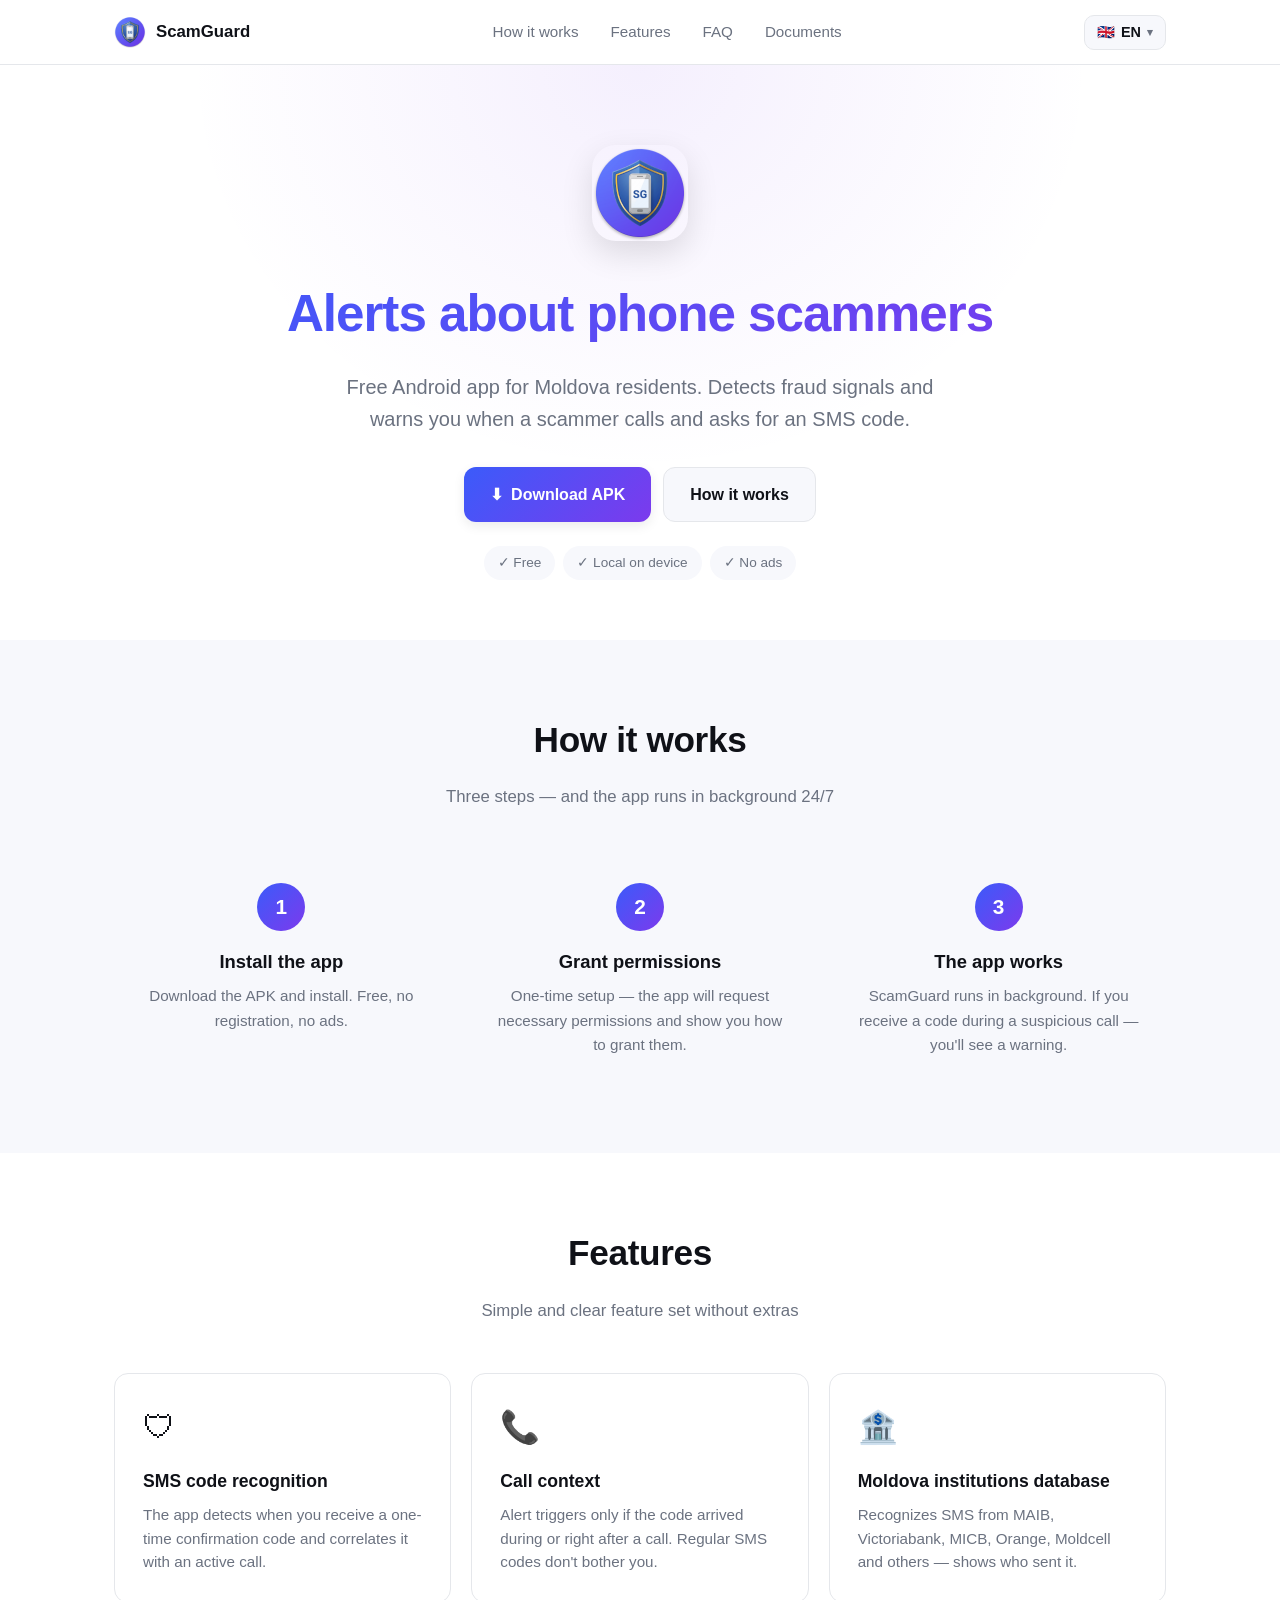
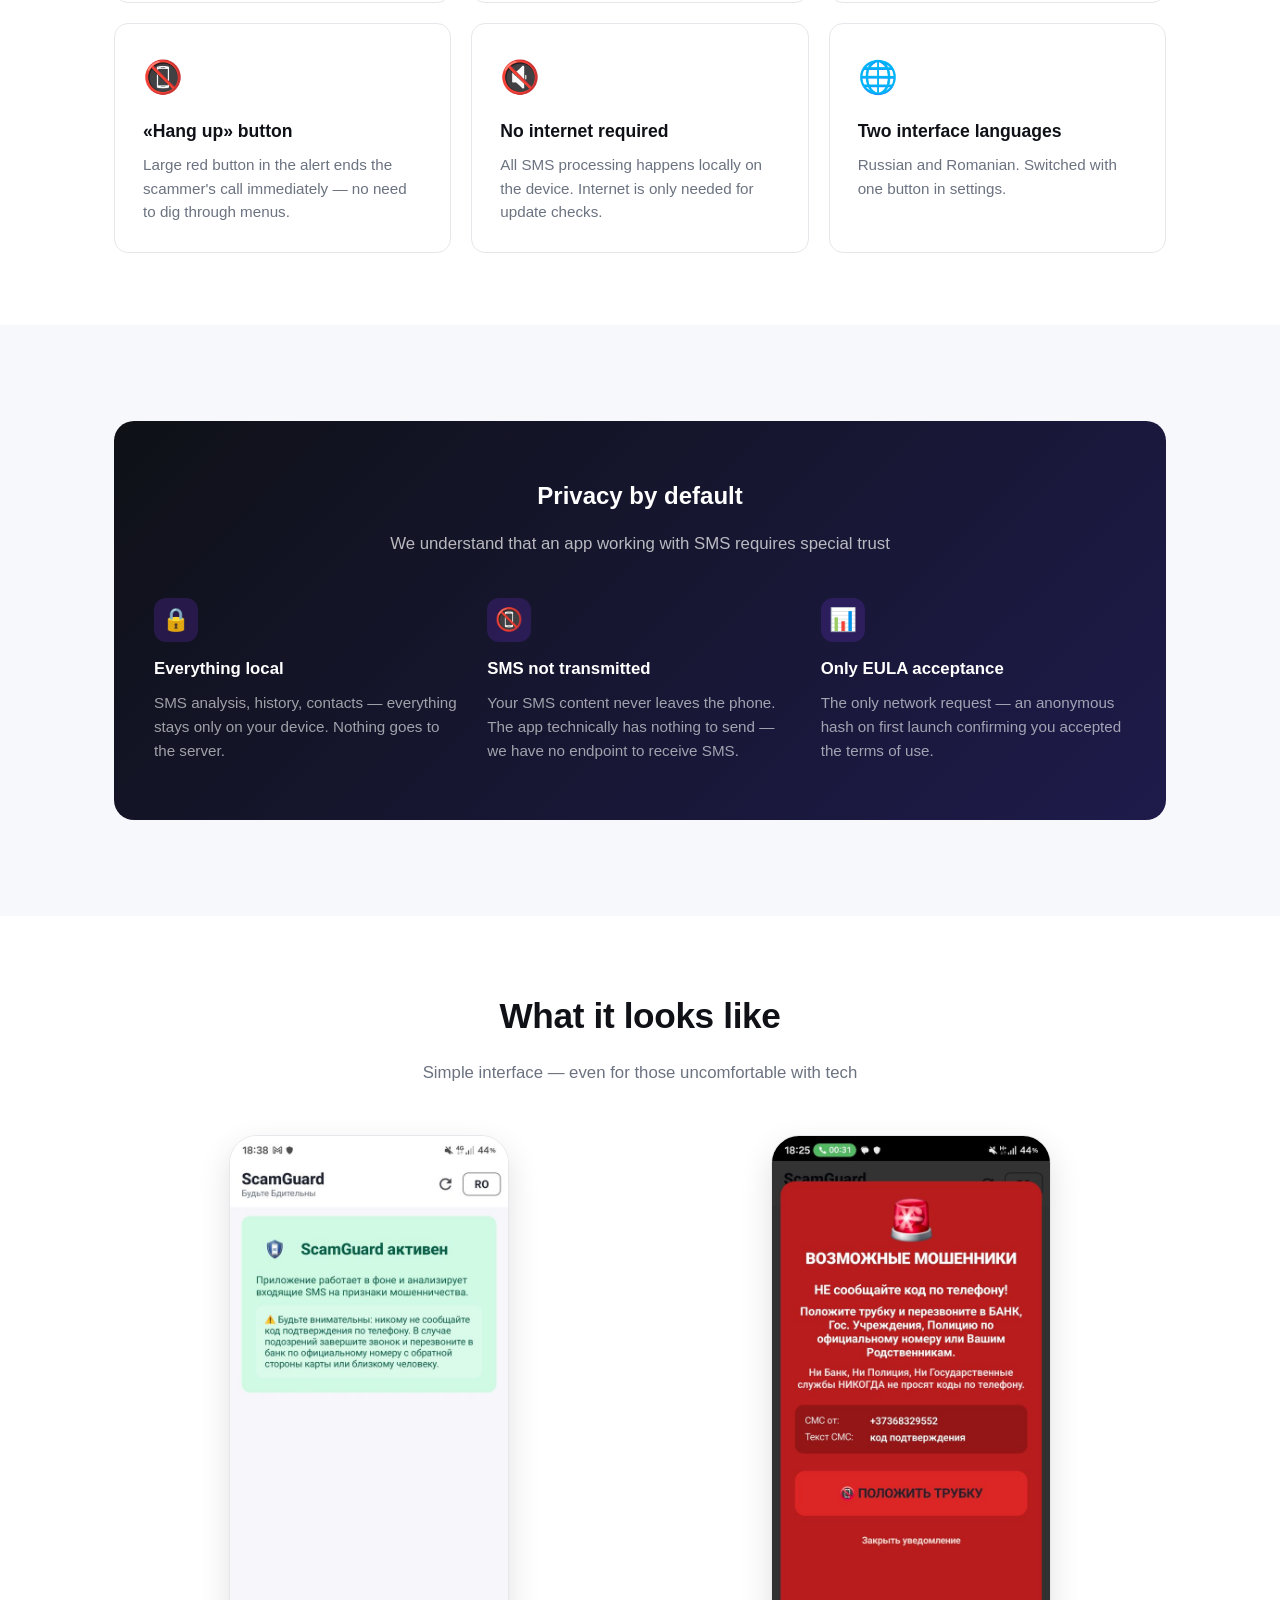
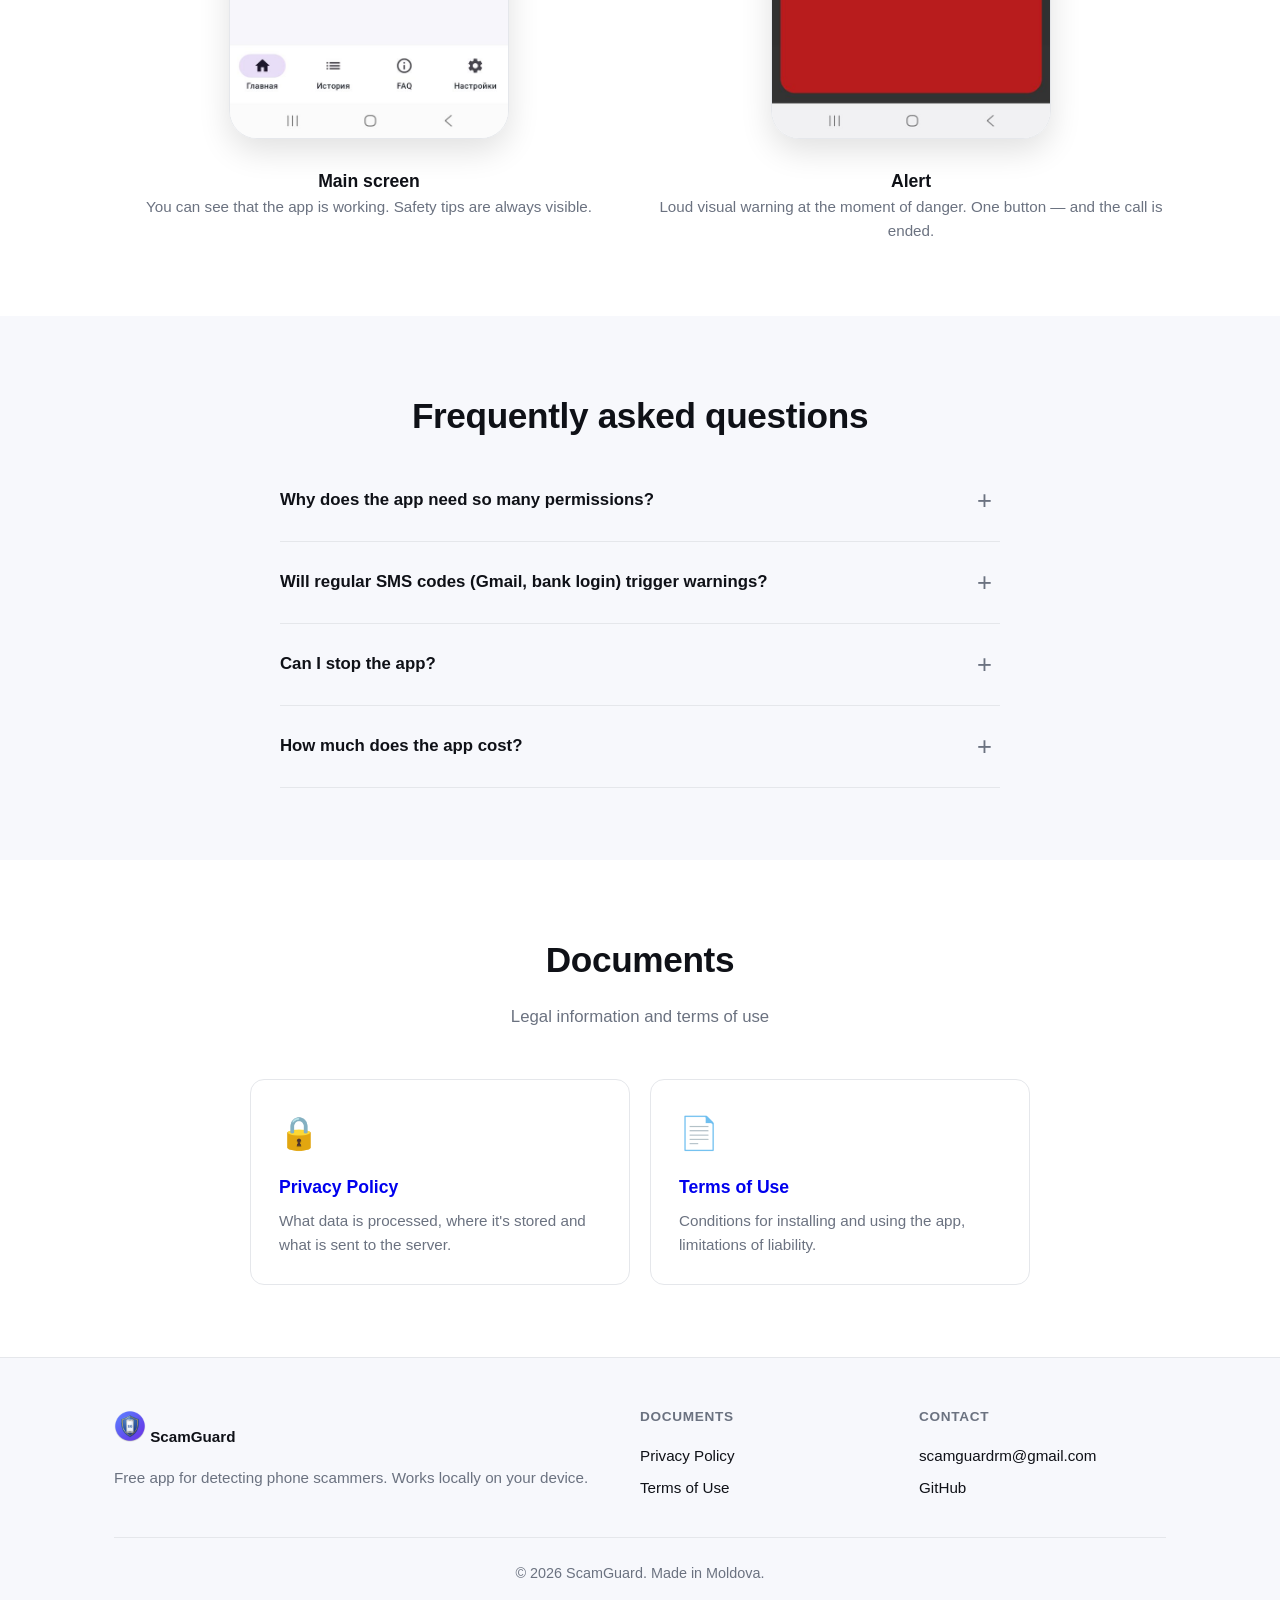
==== commit 90133978: "Update index.html" ====
--- a/index.html
+++ b/index.html
@@ -244,7 +244,7 @@
 
 <script>
 const flags = { ru: '🇷🇺', ro: '🇷🇴', en: '🇬🇧' };
-//const labels = { ru: 'RU', ro: 'RO', en: 'EN' };
+const labels = { ru: 'RU', ro: 'RO', en: 'EN' };
 
 const i18n = {
   ru: {
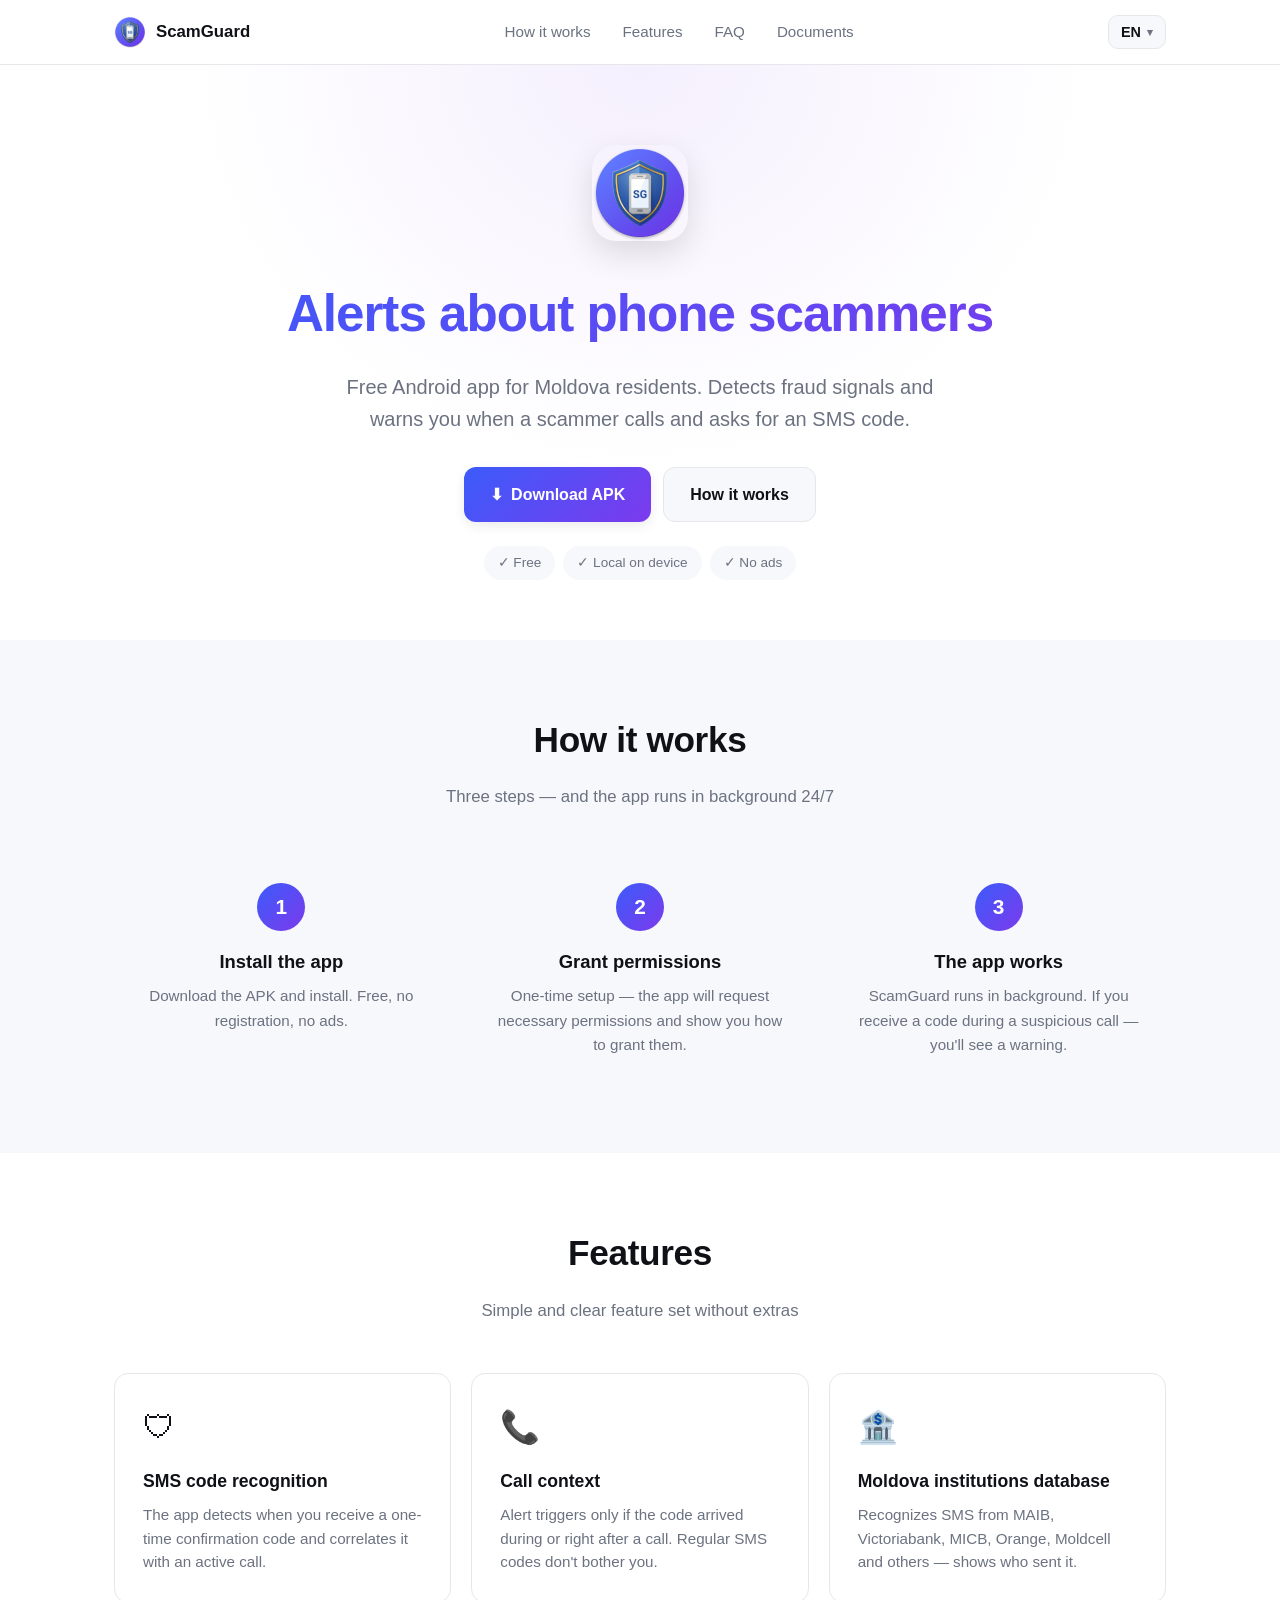
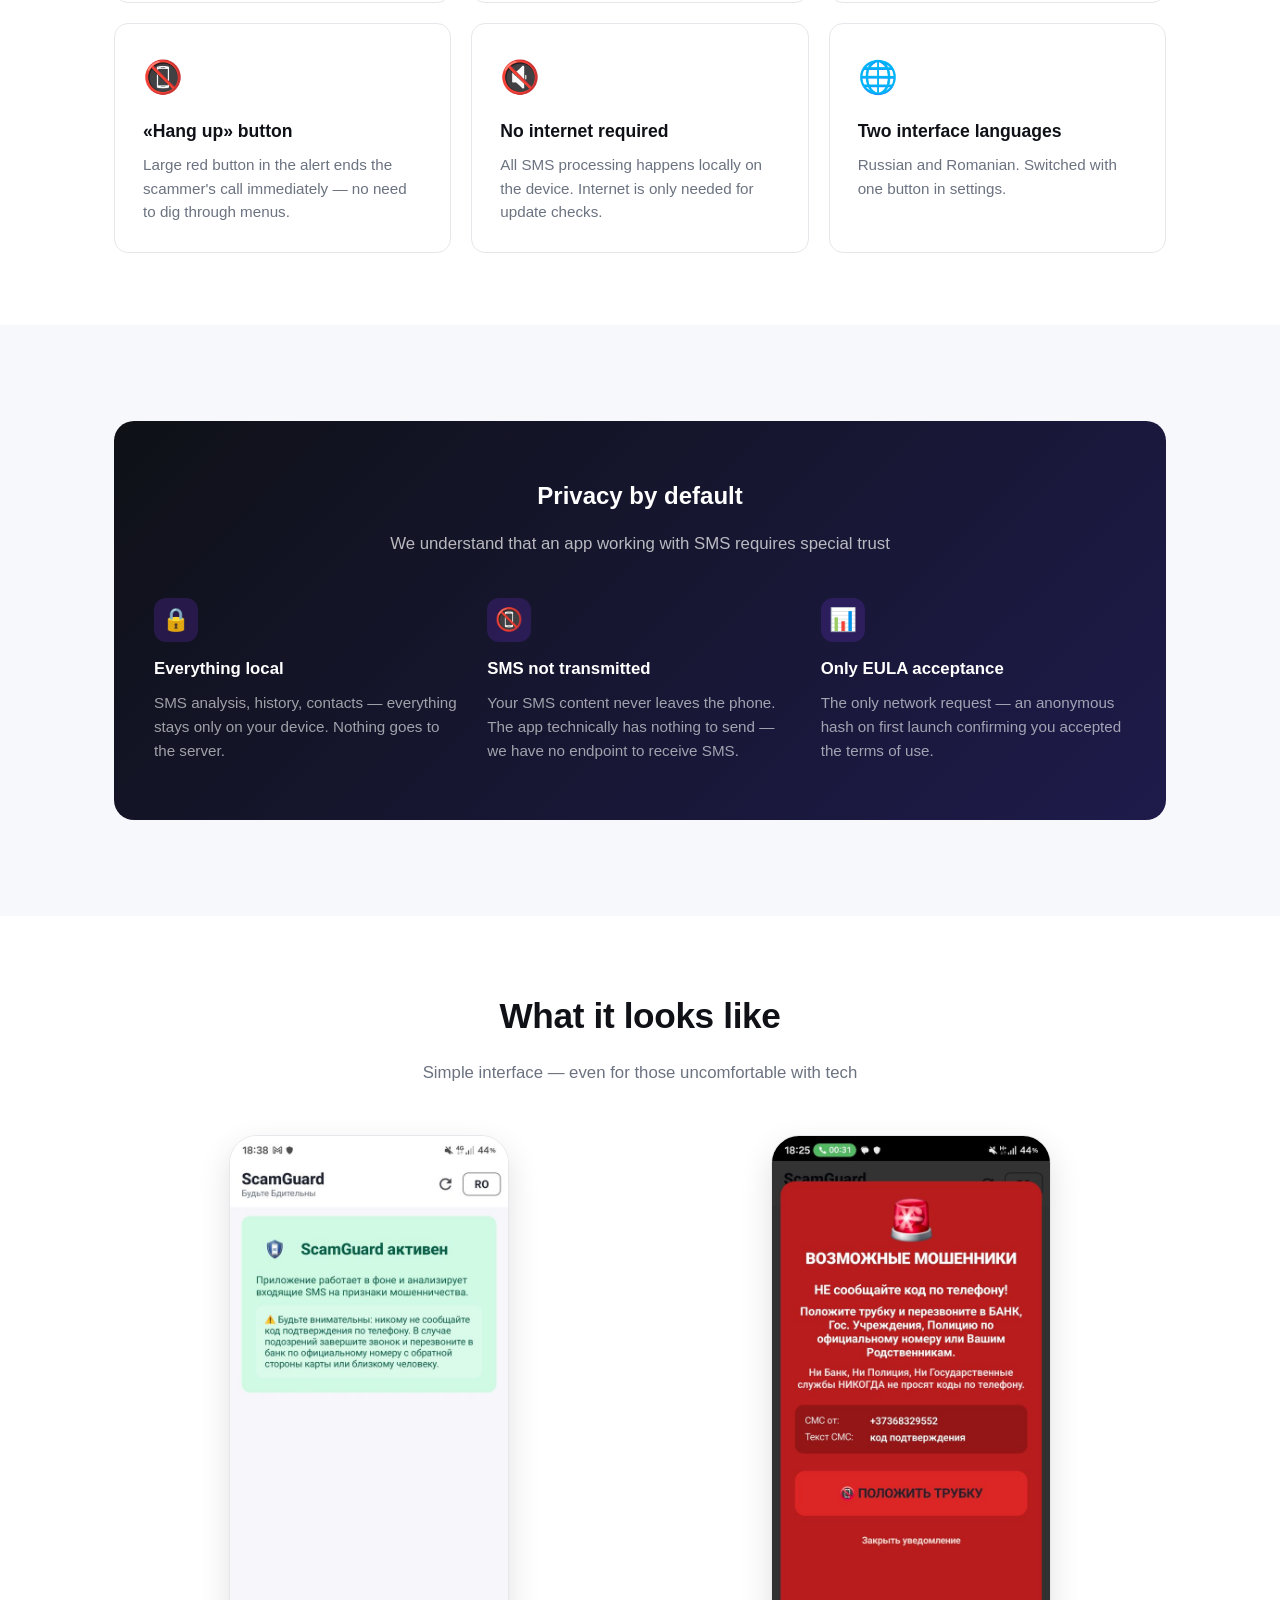
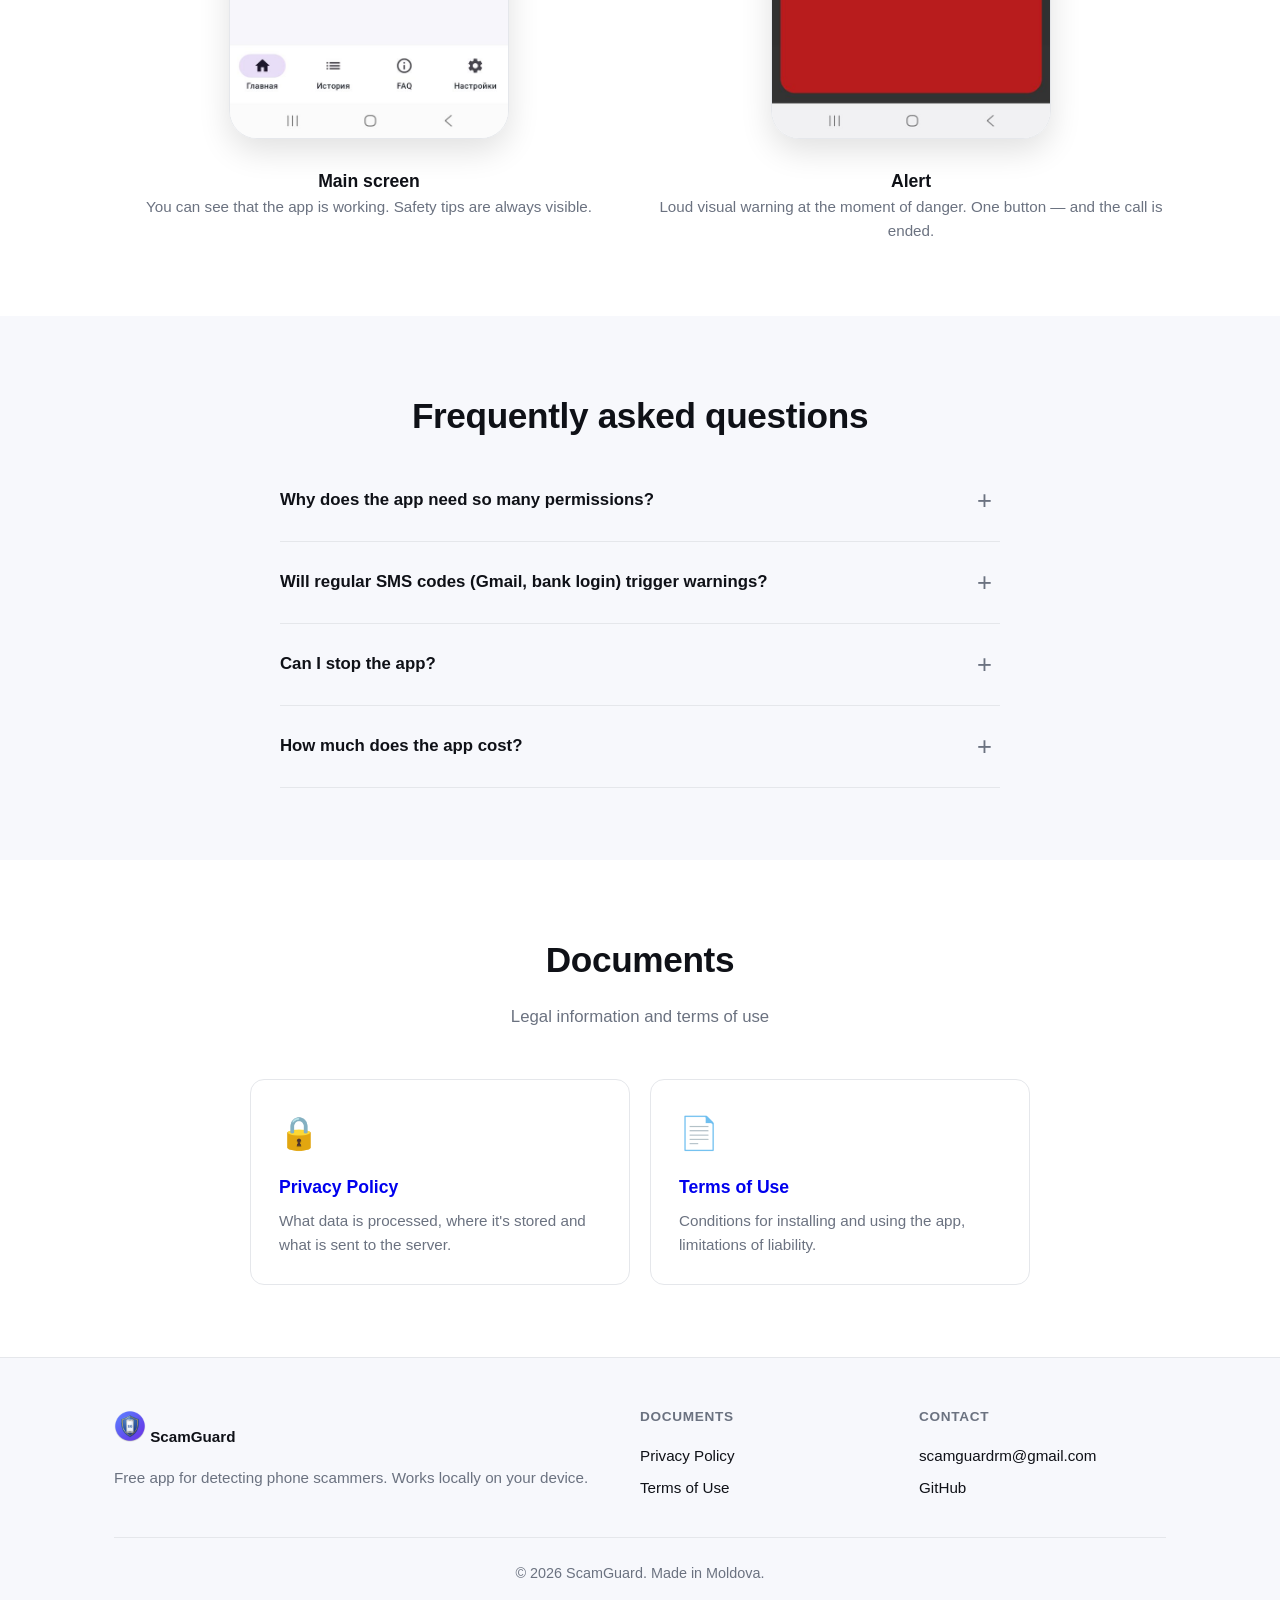
==== commit 34838a96: "Update index.html" ====
--- a/index.html
+++ b/index.html
@@ -27,14 +27,13 @@
     <div style="display: flex; align-items: center; gap: 8px;">
       <div class="lang-dropdown" id="langDropdown">
         <button class="lang-toggle" id="langToggle" aria-label="Language">
-          <span class="flag" id="currentFlag">🇷🇺</span>
           <span id="currentLang">RU</span>
           <span class="arrow">▾</span>
         </button>
         <div class="lang-menu">
-          <a href="#" data-lang="ru" class="active"><span class="flag"></span> Русский</a>
-          <a href="#" data-lang="ro"><span class="flag"></span> Română</a>
-          <a href="#" data-lang="en"><span class="flag"></span> English</a>
+          <a href="#" data-lang="ru" class="active">Русский</a>
+          <a href="#" data-lang="ro">Română</a>
+          <a href="#" data-lang="en">English</a>
         </div>
       </div>
       <button class="hamburger" id="hamburger" aria-label="Menu">
@@ -451,7 +450,6 @@
   document.querySelectorAll('.lang-menu a').forEach(a => {
     a.classList.toggle('active', a.dataset.lang === lang);
   });
-  document.getElementById('currentFlag').textContent = flags[lang];
   document.getElementById('currentLang').textContent = labels[lang];
   document.getElementById('footerPrivacyLink').href = `privacy-${lang}.html`;
   document.getElementById('footerEulaLink').href = `eula-${lang}.html`;
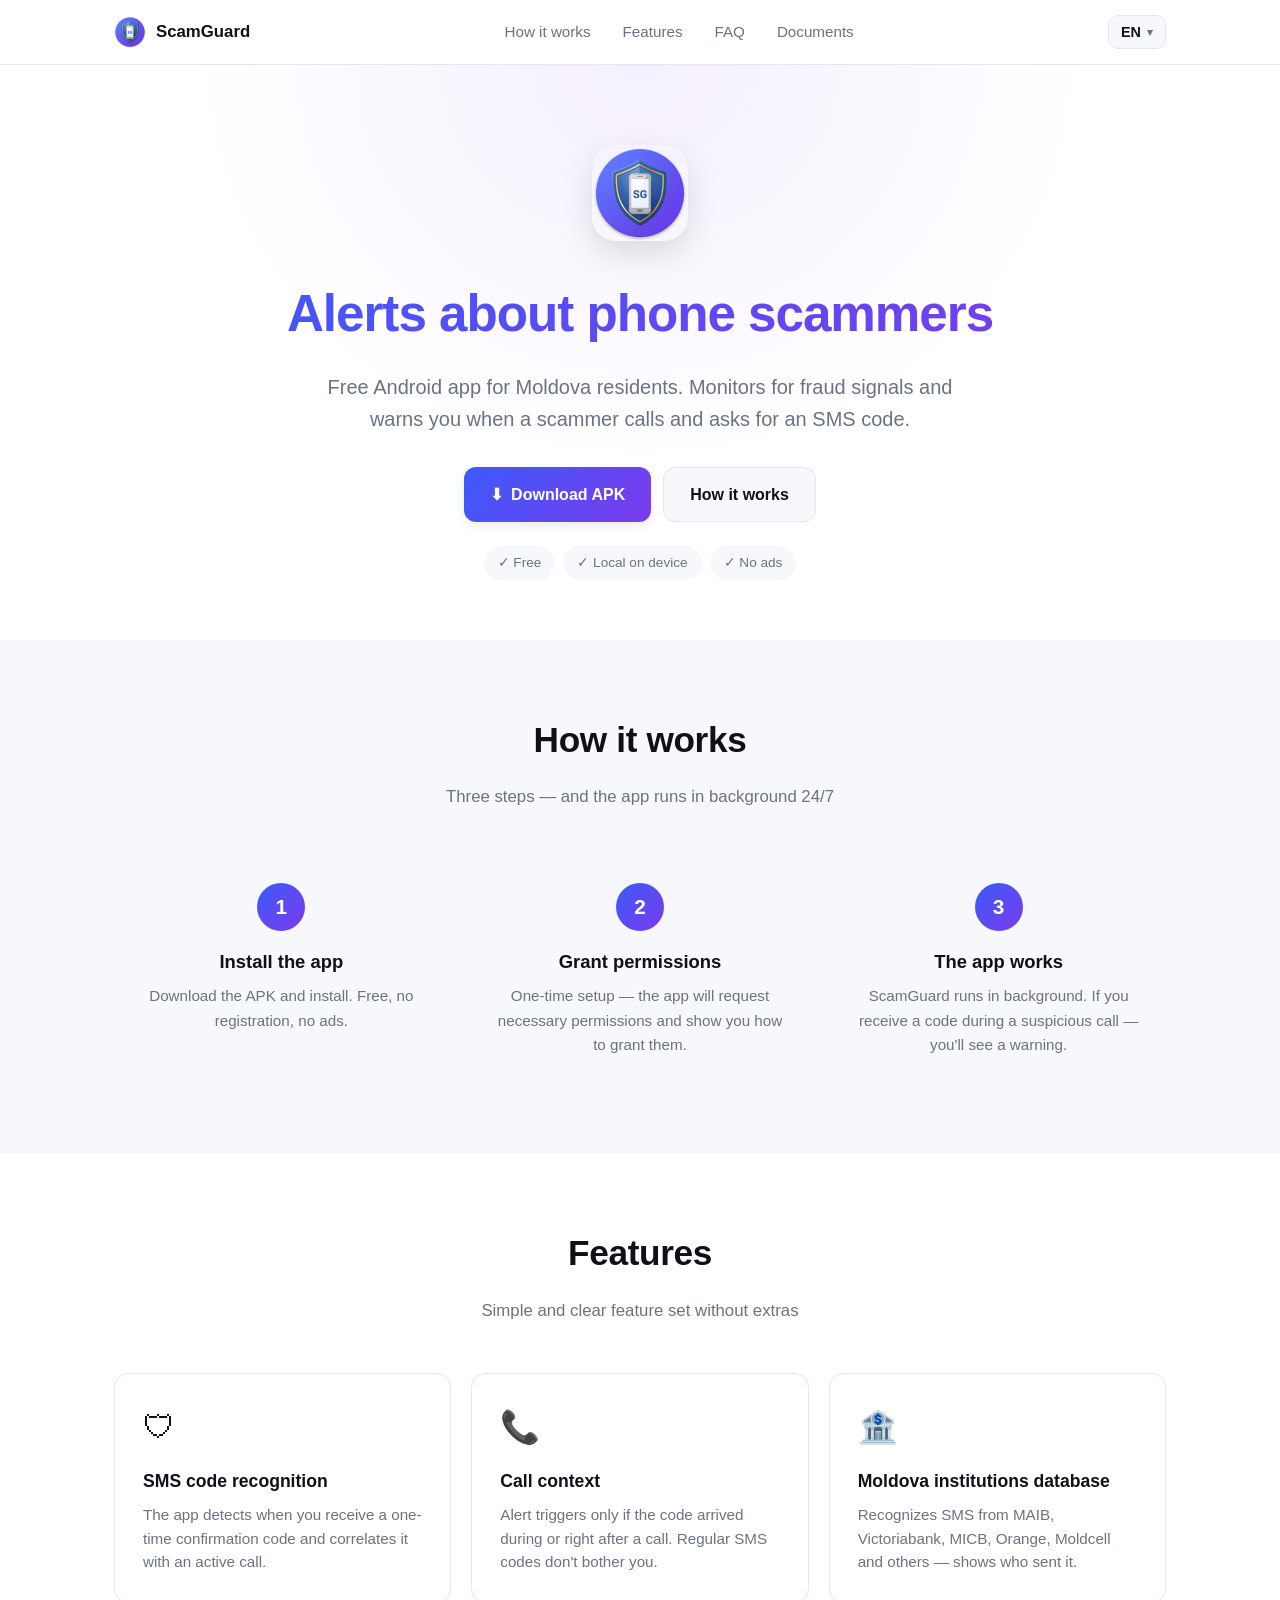
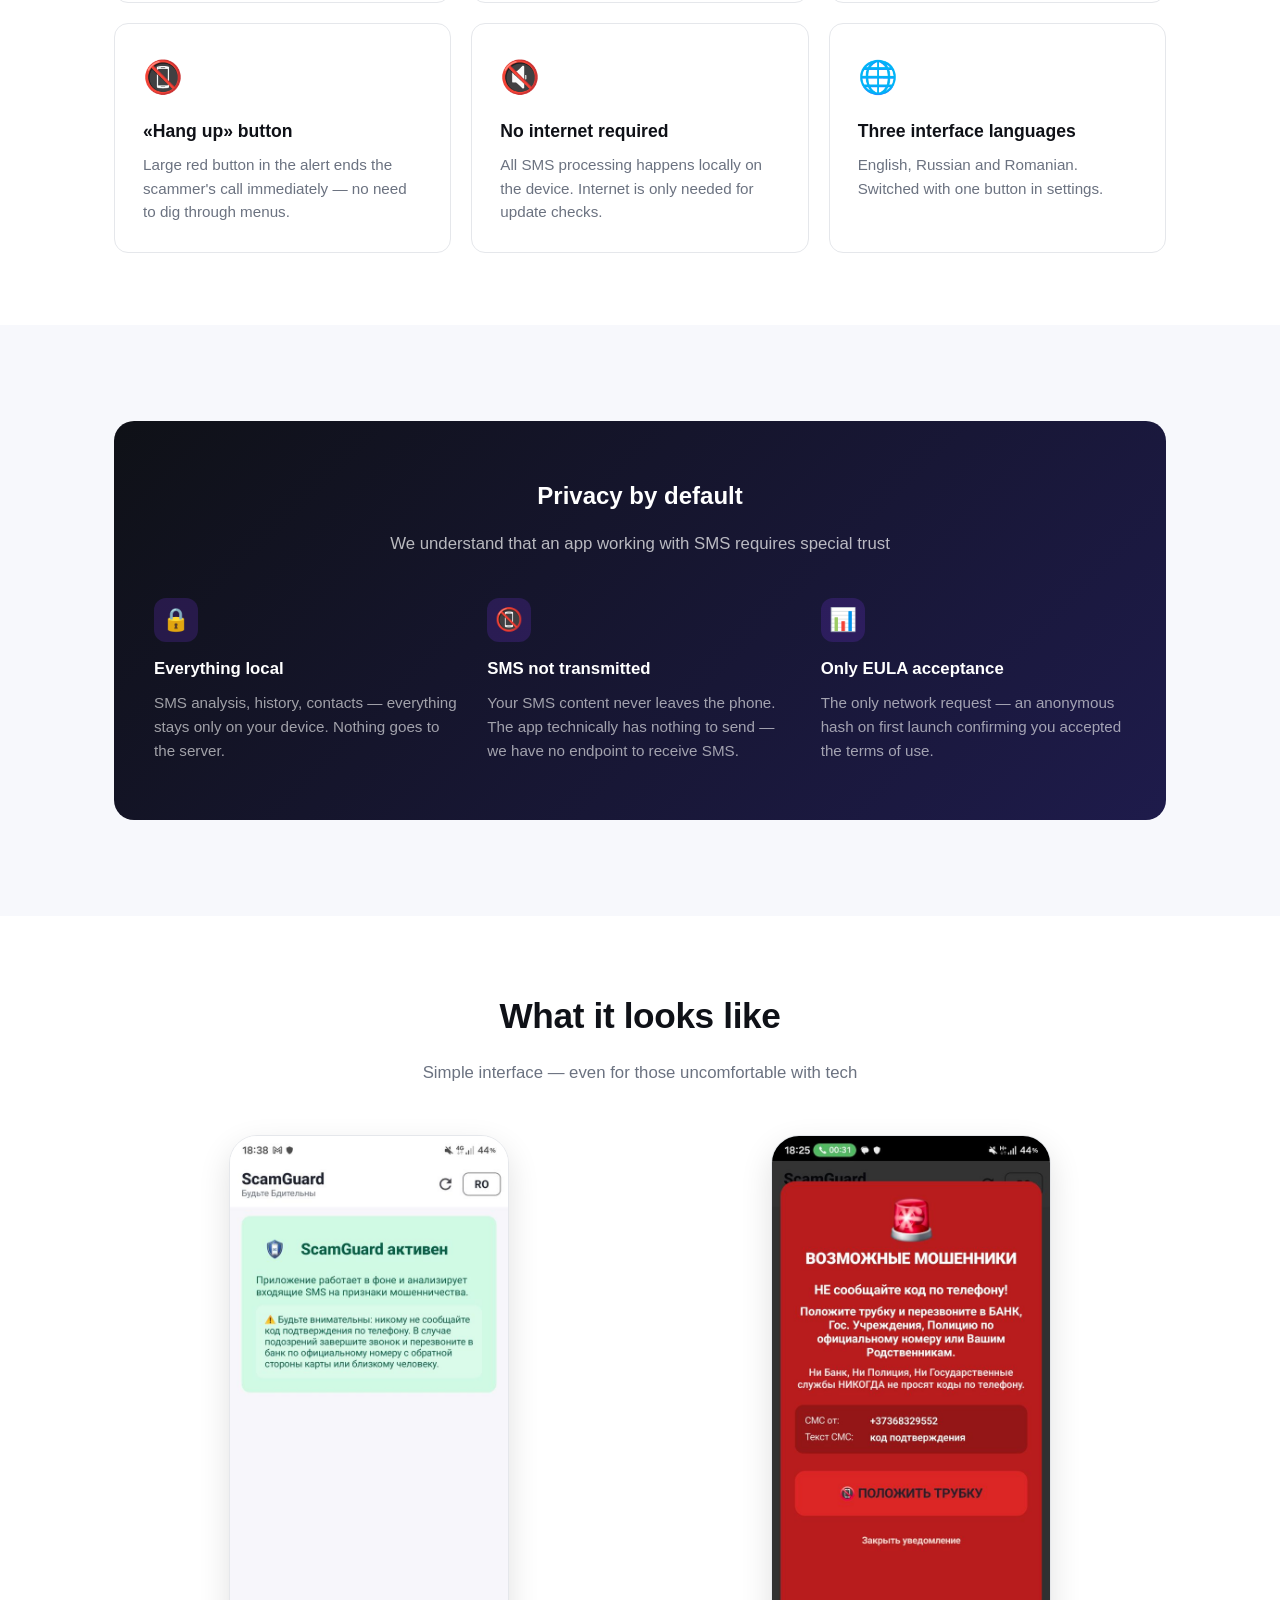
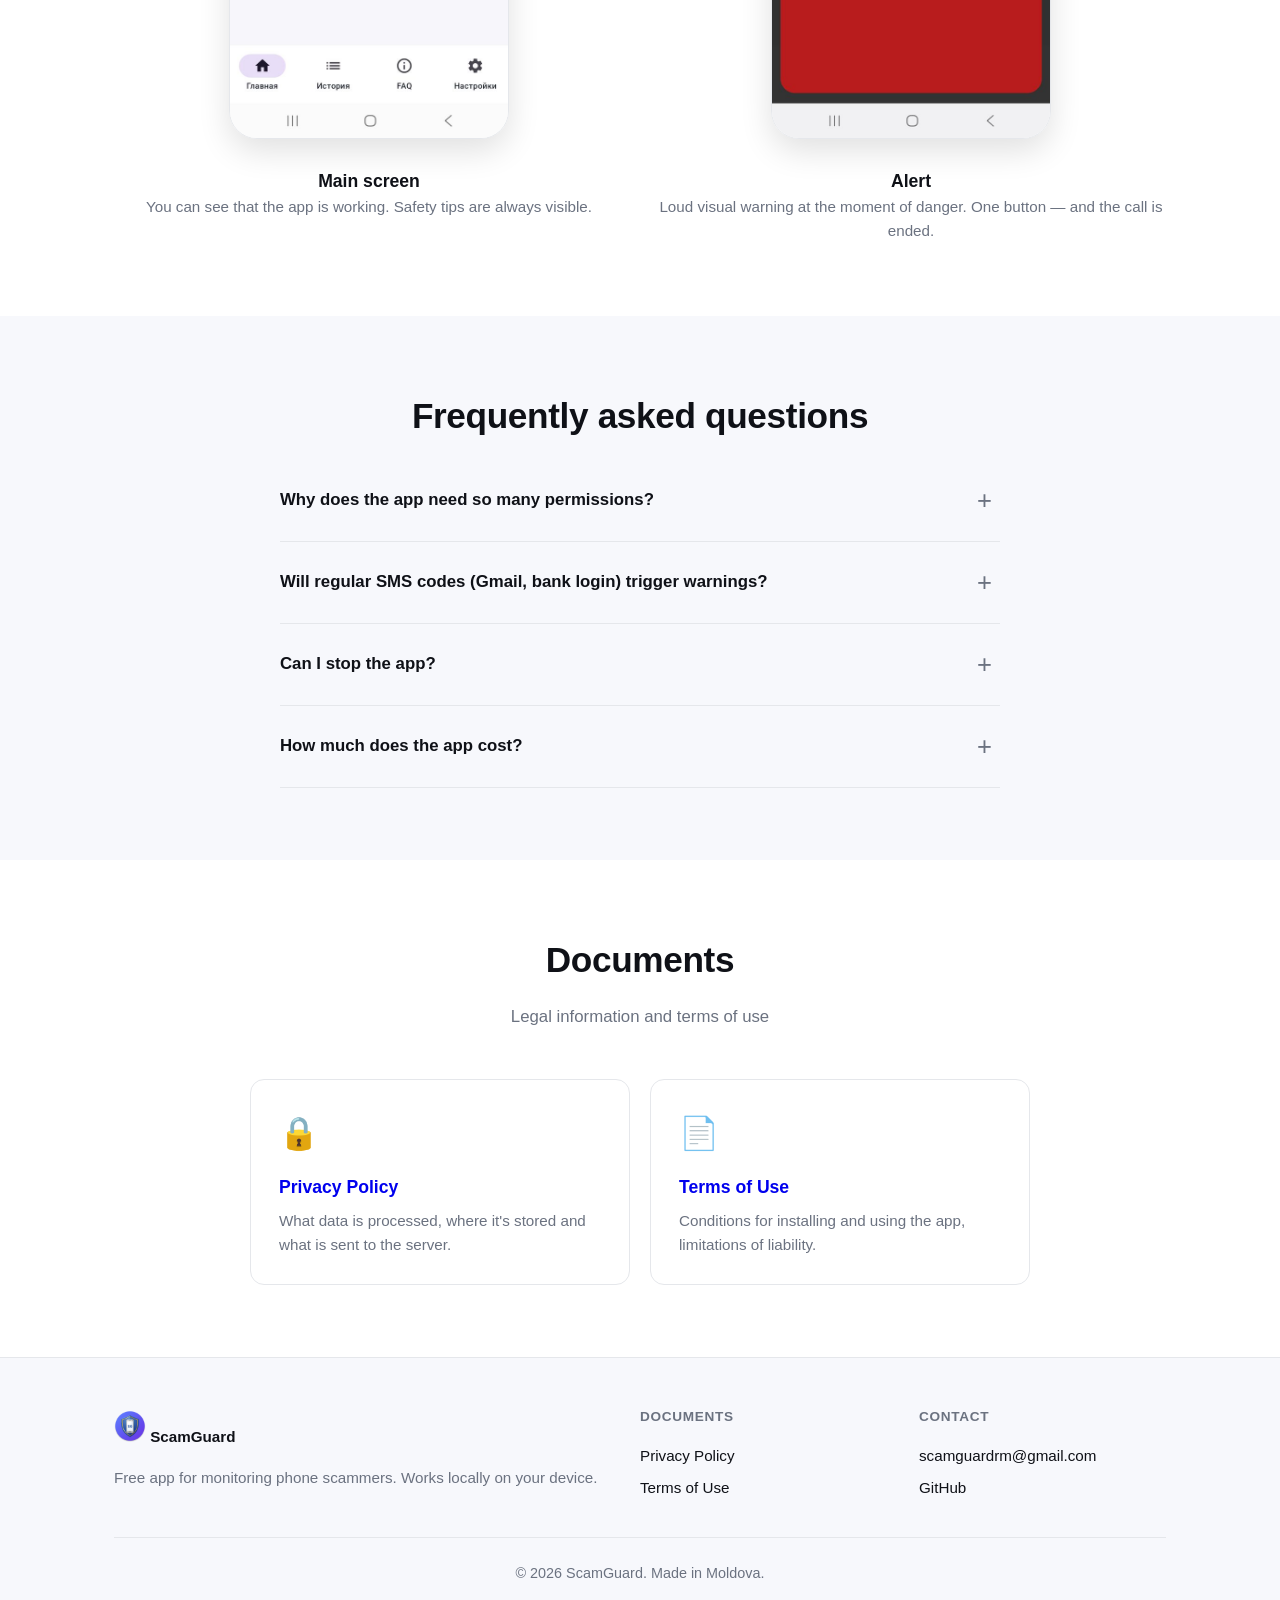
==== commit 803ca415: "Update index.html убрал языки из файла и вынес в отдельные файлы" ====
--- a/index.html
+++ b/index.html
@@ -242,210 +242,27 @@
 </footer>
 
 <script>
-const flags = { ru: '🇷🇺', ro: '🇷🇴', en: '🇬🇧' };
 const labels = { ru: 'RU', ro: 'RO', en: 'EN' };
-
-const i18n = {
-  ru: {
-    meta_title: "ScamGuard — предупреждение о телефонных мошенниках в Молдове",
-    meta_description: "Бесплатное Android-приложение, которое обнаруживает признаки телефонного мошенничества и предупреждает вас. Работает локально, без передачи данных.",
-    nav_how: "Как работает", nav_features: "Возможности", nav_faq: "FAQ", nav_docs: "Документы",
-    hero_title: "Предупреждение о телефонных мошенниках",
-    hero_subtitle: "Бесплатное Android-приложение для жителей Молдовы. Обнаруживает признаки мошенничества и предупреждает вас, когда мошенник звонит и просит назвать код из SMS.",
-    cta_download: "Скачать APK", cta_learn: "Как это работает",
-    badge_free: "✓ Бесплатно", badge_local: "✓ Локально на устройстве", badge_no_ads: "✓ Без рекламы",
-    how_title: "Как это работает",
-    how_subtitle: "Три шага — и приложение работает в фоне круглосуточно",
-    step1_title: "Установите приложение",
-    step1_desc: "Скачайте APK и установите. Бесплатно, без регистрации, без рекламы.",
-    step2_title: "Дайте разрешения",
-    step2_desc: "Один раз настройте — приложение запросит нужные разрешения и покажет как их выдать.",
-    step3_title: "Приложение работает",
-    step3_desc: "ScamGuard работает в фоне. Если придёт код во время подозрительного звонка — увидите предупреждение.",
-    features_title: "Возможности",
-    features_subtitle: "Простой и понятный набор функций без лишнего",
-    f1_title: "Распознавание кодов в SMS",
-    f1_desc: "Приложение видит когда вам приходит одноразовый код подтверждения и связывает это с активным звонком.",
-    f2_title: "Контекст звонка",
-    f2_desc: "Предупреждение срабатывает только если код пришёл во время или сразу после звонка. Обычные SMS-коды не мешают.",
-    f3_title: "База учреждений Молдовы",
-    f3_desc: "Распознаёт SMS от MAIB, Victoriabank, MICB, Orange, Moldcell и других — показывает кто отправил.",
-    f4_title: "Кнопка «Положить трубку»",
-    f4_desc: "Большая красная кнопка в уведомлении сразу завершает звонок мошенника — не нужно искать в меню.",
-    f5_title: "Без интернета",
-    f5_desc: "Вся обработка SMS идёт локально на устройстве. Интернет нужен только для проверки обновлений.",
-    f6_title: "Два языка интерфейса",
-    f6_desc: "Русский и румынский. Переключаются одной кнопкой в настройках.",
-    privacy_title: "Приватность по умолчанию",
-    privacy_subtitle: "Мы понимаем что приложение работающее с SMS требует особого доверия",
-    p1_title: "Всё локально",
-    p1_desc: "Анализ SMS, история, контакты — всё хранится только на вашем устройстве. На сервер ничего не уходит.",
-    p2_title: "SMS не передаются",
-    p2_desc: "Содержимое ваших SMS не покидает телефон. Приложению технически нечего отправить — у нас нет endpoint для приёма SMS.",
-    p3_title: "Только согласие на EULA",
-    p3_desc: "Единственный сетевой запрос — анонимный хэш при первом запуске, подтверждающий что вы приняли условия использования.",
-    screens_title: "Как это выглядит",
-    screens_subtitle: "Простой интерфейс — даже для тех кто не дружит с техникой",
-    screen1_title: "Главный экран",
-    screen1_desc: "Видно что приложение работает. Подсказки безопасности всегда на виду.",
-    screen2_title: "Предупреждение",
-    screen2_desc: "Громкое визуальное предупреждение в момент опасности. Одна кнопка — и звонок завершён.",
-    faq_title: "Частые вопросы",
-    faq_q1: "Зачем приложению столько разрешений?",
-    faq_a1: "Каждое разрешение нужно для конкретной функции. Приём SMS — чтобы анализировать входящие коды. Статус телефона — чтобы понимать когда идёт звонок. Управление звонками — чтобы кнопка «Положить трубку» действительно завершала звонок. Поверх окон — чтобы предупреждение всплывало над экраном звонка.",
-    faq_q2: "Будут ли обычные SMS-коды (Gmail, банк при логине) показывать предупреждение?",
-    faq_a2: "Нет. Предупреждение срабатывает только если код пришёл в момент активного звонка или в течение 5 минут после звонка. В обычной ситуации (вы получаете код для входа в почту, например) приложение молчит.",
-    faq_q3: "Можно ли остановить приложение?",
-    faq_a3: "Да. В разделе «Настройки» есть кнопка «Остановить ScamGuard». Приложение приостанавливается до тех пор пока вы её не запустите снова. Никакие данные не удаляются.",
-    faq_q4: "Сколько стоит приложение?",
-    faq_a4: "Полностью бесплатно. Без рекламы. Без покупок внутри. Без подписки. Личный проект для помощи семье и соседям.",
-    docs_title: "Документы",
-    docs_subtitle: "Юридическая информация и условия использования приложения",
-    docs_privacy_title: "Политика конфиденциальности",
-    docs_privacy_desc: "Какие данные обрабатываются, где хранятся и что отправляется на сервер.",
-    docs_eula_title: "Пользовательское соглашение",
-    docs_eula_desc: "Условия установки и использования приложения, ограничения ответственности.",
-    footer_about: "Бесплатное приложение для обнаружения телефонных мошенников. Работает локально на вашем устройстве.",
-    footer_docs: "Документы", footer_privacy: "Политика конфиденциальности", footer_eula: "Пользовательское соглашение",
-    footer_contact: "Связь", footer_madein: "Сделано в Молдове."
-  },
-  ro: {
-    meta_title: "ScamGuard — avertizare despre escroci telefonici din Moldova",
-    meta_description: "Aplicație Android gratuită care detectează semne de fraudă telefonică și te avertizează. Funcționează local, fără transmiterea datelor.",
-    nav_how: "Cum funcționează", nav_features: "Funcționalități", nav_faq: "FAQ", nav_docs: "Documente",
-    hero_title: "Avertizare despre escroci telefonici",
-    hero_subtitle: "Aplicație Android gratuită pentru locuitorii Moldovei. Detectează semne de fraudă și te avertizează când un escroc te sună și cere să comunici un cod din SMS.",
-    cta_download: "Descarcă APK", cta_learn: "Cum funcționează",
-    badge_free: "✓ Gratuit", badge_local: "✓ Local pe dispozitiv", badge_no_ads: "✓ Fără reclame",
-    how_title: "Cum funcționează",
-    how_subtitle: "Trei pași — și aplicația funcționează în fundal non-stop",
-    step1_title: "Instalează aplicația",
-    step1_desc: "Descarcă APK și instalează. Gratuit, fără înregistrare, fără reclame.",
-    step2_title: "Acordă permisiunile",
-    step2_desc: "Configurezi o singură dată — aplicația va cere permisiunile necesare și îți va arăta cum să le acorzi.",
-    step3_title: "Aplicația funcționează",
-    step3_desc: "ScamGuard rulează în fundal. Dacă vine un cod în timpul unui apel suspect — vei vedea avertismentul.",
-    features_title: "Funcționalități",
-    features_subtitle: "Set simplu și clar de funcții, fără extra",
-    f1_title: "Recunoașterea codurilor în SMS",
-    f1_desc: "Aplicația detectează când primești un cod unic de confirmare și îl asociază cu un apel activ.",
-    f2_title: "Contextul apelului",
-    f2_desc: "Avertismentul apare doar dacă codul a venit în timpul sau imediat după un apel. Codurile SMS obișnuite nu deranjează.",
-    f3_title: "Baza de instituții din Moldova",
-    f3_desc: "Recunoaște SMS de la MAIB, Victoriabank, MICB, Orange, Moldcell și altele — arată cine a trimis.",
-    f4_title: "Butonul «Închide apelul»",
-    f4_desc: "Butonul roșu mare din avertisment închide imediat apelul escrocului — nu trebuie căutat în meniu.",
-    f5_title: "Fără internet",
-    f5_desc: "Toată procesarea SMS-urilor are loc local pe dispozitiv. Internetul e necesar doar pentru verificarea actualizărilor.",
-    f6_title: "Două limbi de interfață",
-    f6_desc: "Rusă și română. Se schimbă cu un singur buton în setări.",
-    privacy_title: "Confidențialitate implicită",
-    privacy_subtitle: "Înțelegem că o aplicație care lucrează cu SMS-uri necesită o încredere specială",
-    p1_title: "Totul local",
-    p1_desc: "Analiza SMS, istoricul, contactele — totul se păstrează doar pe dispozitivul tău. Nimic nu pleacă pe server.",
-    p2_title: "SMS-urile nu se transmit",
-    p2_desc: "Conținutul SMS-urilor tale nu părăsește telefonul. Aplicația tehnic nu are ce trimite — nu avem endpoint pentru recepția SMS-urilor.",
-    p3_title: "Doar acceptarea EULA",
-    p3_desc: "Singura solicitare de rețea — un hash anonim la prima rulare, care confirmă că ai acceptat termenii de utilizare.",
-    screens_title: "Cum arată",
-    screens_subtitle: "Interfață simplă — chiar și pentru cei mai puțin obișnuiți cu tehnologia",
-    screen1_title: "Ecranul principal",
-    screen1_desc: "Se vede că aplicația funcționează. Sfaturile de siguranță sunt mereu la vedere.",
-    screen2_title: "Avertismentul",
-    screen2_desc: "Avertisment vizual puternic în momentul pericolului. Un buton — și apelul este închis.",
-    faq_title: "Întrebări frecvente",
-    faq_q1: "De ce aplicația cere atâtea permisiuni?",
-    faq_a1: "Fiecare permisiune e necesară pentru o funcție concretă. Recepția SMS — pentru analiza codurilor primite. Statusul telefonului — pentru a ști când e un apel activ. Gestionarea apelurilor — pentru ca butonul «Închide apelul» să funcționeze real. Peste ferestre — pentru ca avertismentul să apară peste ecranul apelului.",
-    faq_q2: "Codurile SMS obișnuite (Gmail, bancă la autentificare) vor declanșa avertismente?",
-    faq_a2: "Nu. Avertismentul se declanșează doar dacă codul a venit în timpul unui apel activ sau în primele 5 minute după apel. În situații obișnuite (de exemplu, primești un cod pentru email) aplicația tace.",
-    faq_q3: "Pot opri aplicația?",
-    faq_a3: "Da. În secțiunea «Setări» există butonul «Oprește ScamGuard». Aplicația se suspendă până când o pornești din nou. Nicio dată nu se șterge.",
-    faq_q4: "Cât costă aplicația?",
-    faq_a4: "Complet gratuit. Fără reclame. Fără cumpărături în aplicație. Fără abonament. Un proiect personal pentru ajutorul familiei și vecinilor.",
-    docs_title: "Documente",
-    docs_subtitle: "Informații juridice și condițiile de utilizare a aplicației",
-    docs_privacy_title: "Politica de confidențialitate",
-    docs_privacy_desc: "Ce date se prelucrează, unde se păstrează și ce se trimite pe server.",
-    docs_eula_title: "Acordul utilizatorului",
-    docs_eula_desc: "Condițiile de instalare și utilizare a aplicației, limitele răspunderii.",
-    footer_about: "Aplicație gratuită pentru detectarea escrocilor telefonici. Funcționează local pe dispozitivul tău.",
-    footer_docs: "Documente", footer_privacy: "Politica de confidențialitate", footer_eula: "Acordul utilizatorului",
-    footer_contact: "Contact", footer_madein: "Făcut în Moldova."
-  },
-  en: {
-    meta_title: "ScamGuard — alerts about phone scammers in Moldova",
-    meta_description: "Free Android app that detects signs of phone fraud and warns you. Works locally, no data transmission.",
-    nav_how: "How it works", nav_features: "Features", nav_faq: "FAQ", nav_docs: "Documents",
-    hero_title: "Alerts about phone scammers",
-    hero_subtitle: "Free Android app for Moldova residents. Detects fraud signals and warns you when a scammer calls and asks for an SMS code.",
-    cta_download: "Download APK", cta_learn: "How it works",
-    badge_free: "✓ Free", badge_local: "✓ Local on device", badge_no_ads: "✓ No ads",
-    how_title: "How it works",
-    how_subtitle: "Three steps — and the app runs in background 24/7",
-    step1_title: "Install the app",
-    step1_desc: "Download the APK and install. Free, no registration, no ads.",
-    step2_title: "Grant permissions",
-    step2_desc: "One-time setup — the app will request necessary permissions and show you how to grant them.",
-    step3_title: "The app works",
-    step3_desc: "ScamGuard runs in background. If you receive a code during a suspicious call — you'll see a warning.",
-    features_title: "Features",
-    features_subtitle: "Simple and clear feature set without extras",
-    f1_title: "SMS code recognition",
-    f1_desc: "The app detects when you receive a one-time confirmation code and correlates it with an active call.",
-    f2_title: "Call context",
-    f2_desc: "Alert triggers only if the code arrived during or right after a call. Regular SMS codes don't bother you.",
-    f3_title: "Moldova institutions database",
-    f3_desc: "Recognizes SMS from MAIB, Victoriabank, MICB, Orange, Moldcell and others — shows who sent it.",
-    f4_title: "«Hang up» button",
-    f4_desc: "Large red button in the alert ends the scammer's call immediately — no need to dig through menus.",
-    f5_title: "No internet required",
-    f5_desc: "All SMS processing happens locally on the device. Internet is only needed for update checks.",
-    f6_title: "Two interface languages",
-    f6_desc: "Russian and Romanian. Switched with one button in settings.",
-    privacy_title: "Privacy by default",
-    privacy_subtitle: "We understand that an app working with SMS requires special trust",
-    p1_title: "Everything local",
-    p1_desc: "SMS analysis, history, contacts — everything stays only on your device. Nothing goes to the server.",
-    p2_title: "SMS not transmitted",
-    p2_desc: "Your SMS content never leaves the phone. The app technically has nothing to send — we have no endpoint to receive SMS.",
-    p3_title: "Only EULA acceptance",
-    p3_desc: "The only network request — an anonymous hash on first launch confirming you accepted the terms of use.",
-    screens_title: "What it looks like",
-    screens_subtitle: "Simple interface — even for those uncomfortable with tech",
-    screen1_title: "Main screen",
-    screen1_desc: "You can see that the app is working. Safety tips are always visible.",
-    screen2_title: "Alert",
-    screen2_desc: "Loud visual warning at the moment of danger. One button — and the call is ended.",
-    faq_title: "Frequently asked questions",
-    faq_q1: "Why does the app need so many permissions?",
-    faq_a1: "Each permission is needed for a specific function. SMS reception — to analyze incoming codes. Phone state — to know when a call is active. Call management — so the «Hang up» button actually ends the call. Display over apps — so the warning appears over the call screen.",
-    faq_q2: "Will regular SMS codes (Gmail, bank login) trigger warnings?",
-    faq_a2: "No. The warning triggers only if the code arrived during an active call or within 5 minutes after the call. In normal situations (you get a code for email login, for example) the app stays silent.",
-    faq_q3: "Can I stop the app?",
-    faq_a3: "Yes. In the «Settings» section there is a «Stop ScamGuard» button. The app is paused until you start it again. No data is deleted.",
-    faq_q4: "How much does the app cost?",
-    faq_a4: "Completely free. No ads. No in-app purchases. No subscription. A personal project to help family and neighbors.",
-    docs_title: "Documents",
-    docs_subtitle: "Legal information and terms of use",
-    docs_privacy_title: "Privacy Policy",
-    docs_privacy_desc: "What data is processed, where it's stored and what is sent to the server.",
-    docs_eula_title: "Terms of Use",
-    docs_eula_desc: "Conditions for installing and using the app, limitations of liability.",
-    footer_about: "Free app for detecting phone scammers. Works locally on your device.",
-    footer_docs: "Documents", footer_privacy: "Privacy Policy", footer_eula: "Terms of Use",
-    footer_contact: "Contact", footer_madein: "Made in Moldova."
-  }
-};
-
-function applyLang(lang) {
-  if (!i18n[lang]) lang = 'ru';
+const cache = {};
+
+async function loadLang(lang) {
+  if (cache[lang]) return cache[lang];
+  const res = await fetch(`i18n/${lang}.json`);
+  const data = await res.json();
+  cache[lang] = data;
+  return data;
+}
+
+async function applyLang(lang) {
+  if (!labels[lang]) lang = 'en';
+  const dict = await loadLang(lang);
   document.documentElement.lang = lang;
   document.querySelectorAll('[data-i18n]').forEach(el => {
     const key = el.dataset.i18n;
     const attr = el.dataset.i18nAttr;
-    if (i18n[lang][key] === undefined) return;
-    if (attr) el.setAttribute(attr, i18n[lang][key]);
-    else el.textContent = i18n[lang][key];
+    if (dict[key] === undefined) return;
+    if (attr) el.setAttribute(attr, dict[key]);
+    else el.textContent = dict[key];
   });
   document.querySelectorAll('.lang-menu a').forEach(a => {
     a.classList.toggle('active', a.dataset.lang === lang);
@@ -488,9 +305,9 @@
 
 (function init() {
   let lang = location.hash.replace('#', '') || localStorage.getItem('sg_lang');
-  if (!i18n[lang]) {
-    const browser = (navigator.language || 'ru').slice(0, 2).toLowerCase();
-    lang = i18n[browser] ? browser : 'ru';
+  if (!labels[lang]) {
+    const browser = (navigator.language || 'en').slice(0, 2).toLowerCase();
+    lang = labels[browser] ? browser : 'en';
   }
   applyLang(lang);
 })();
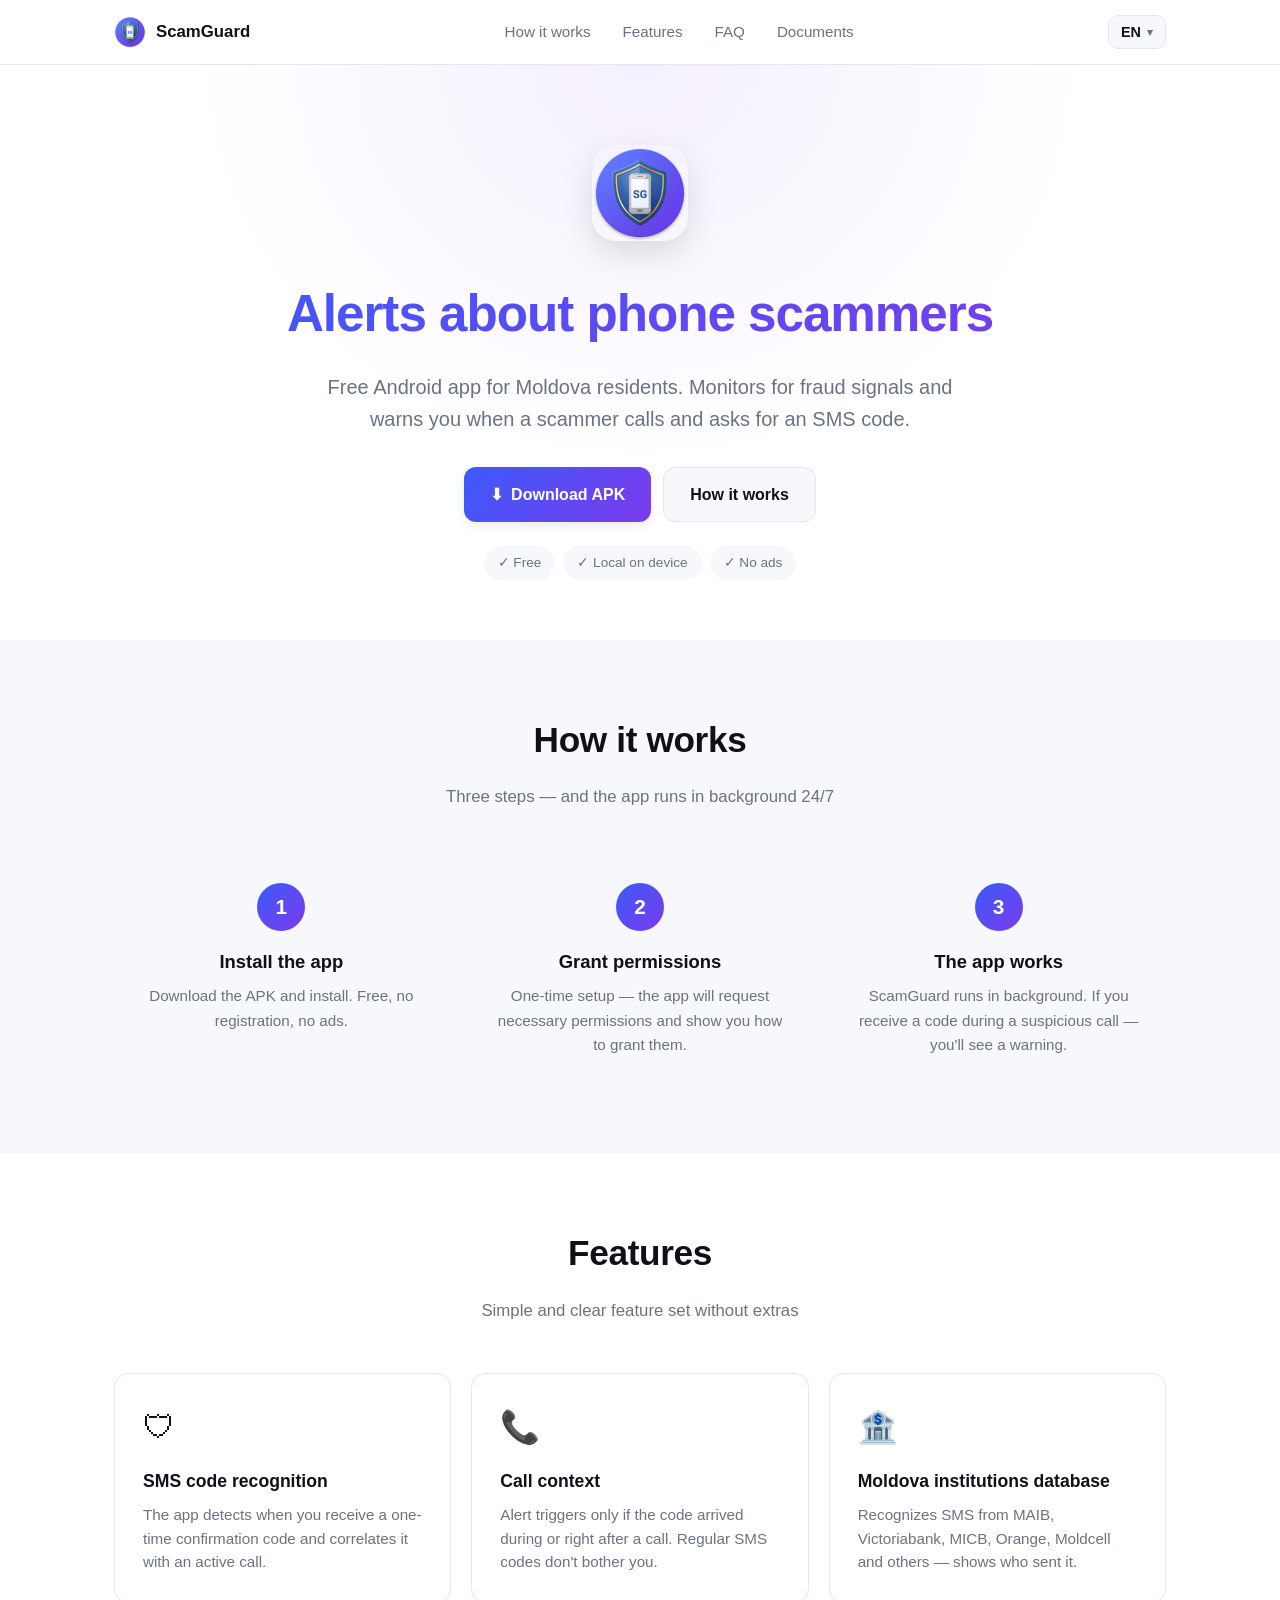
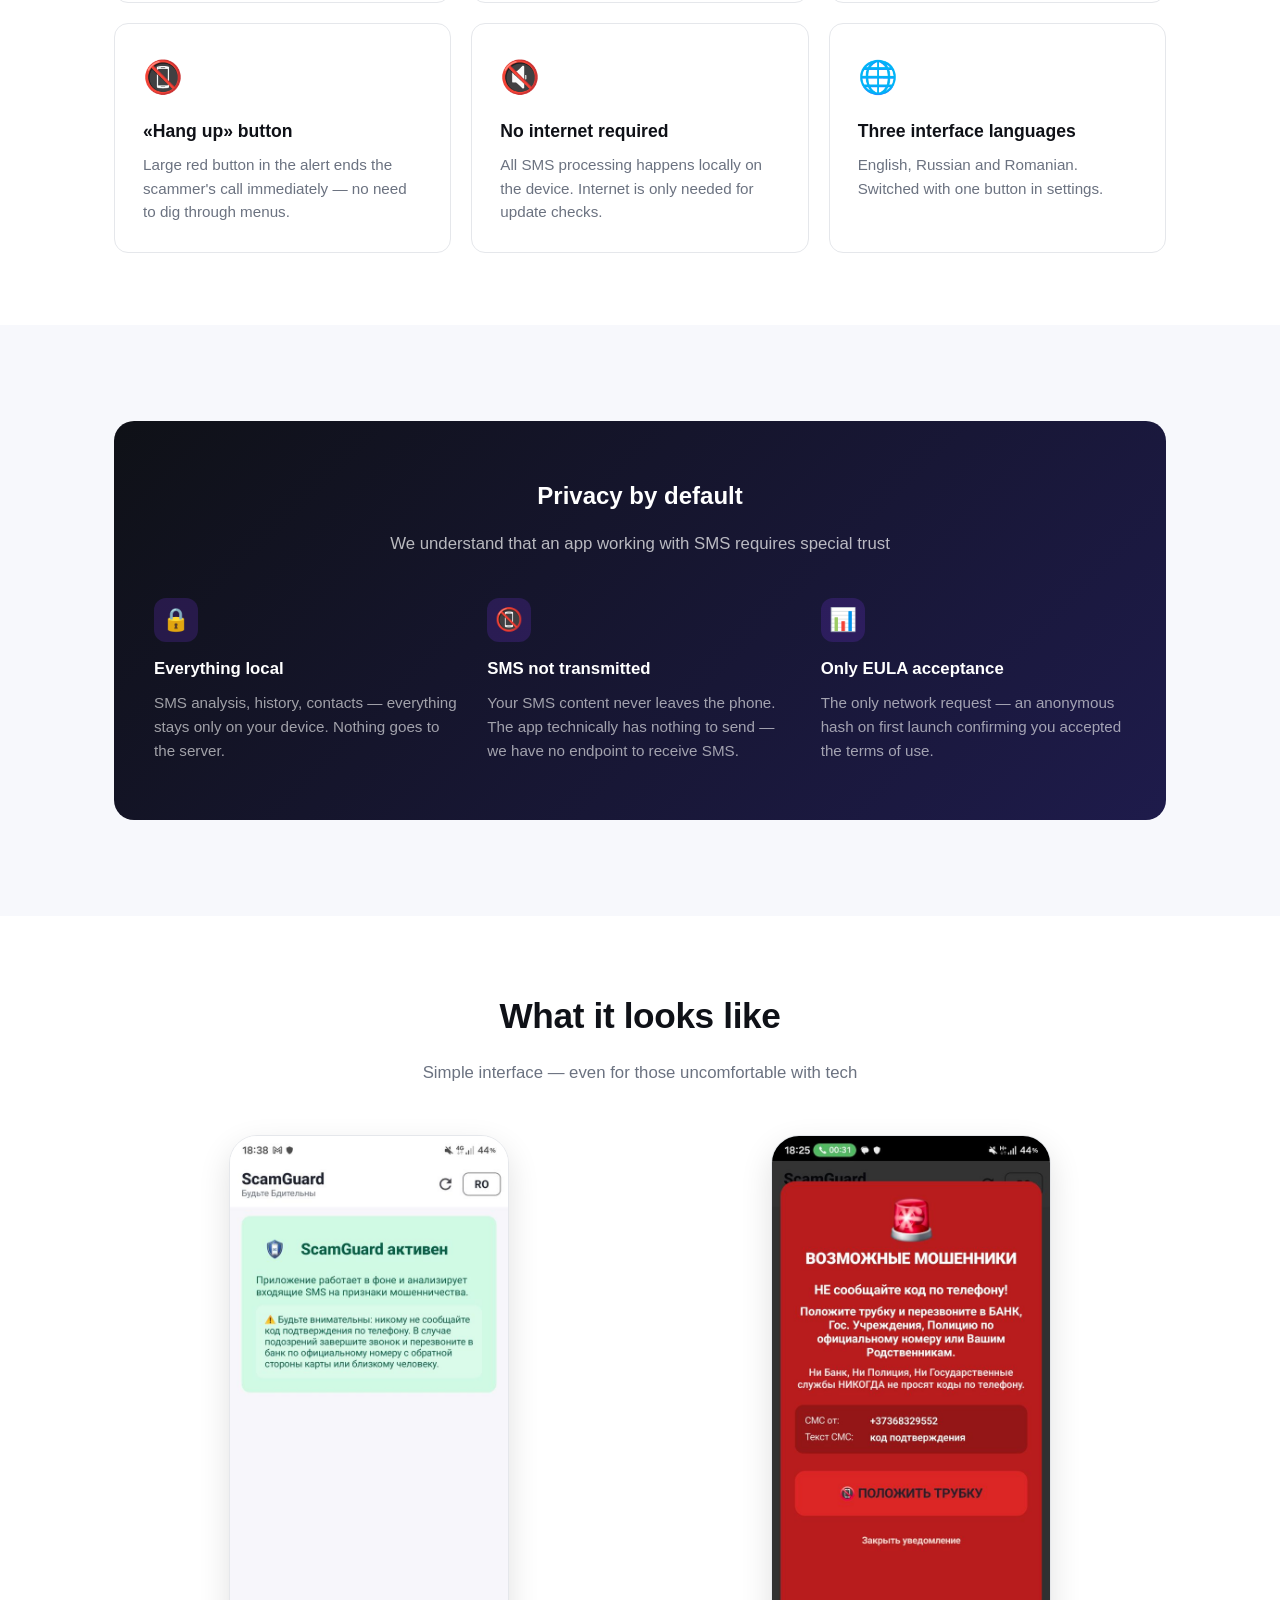
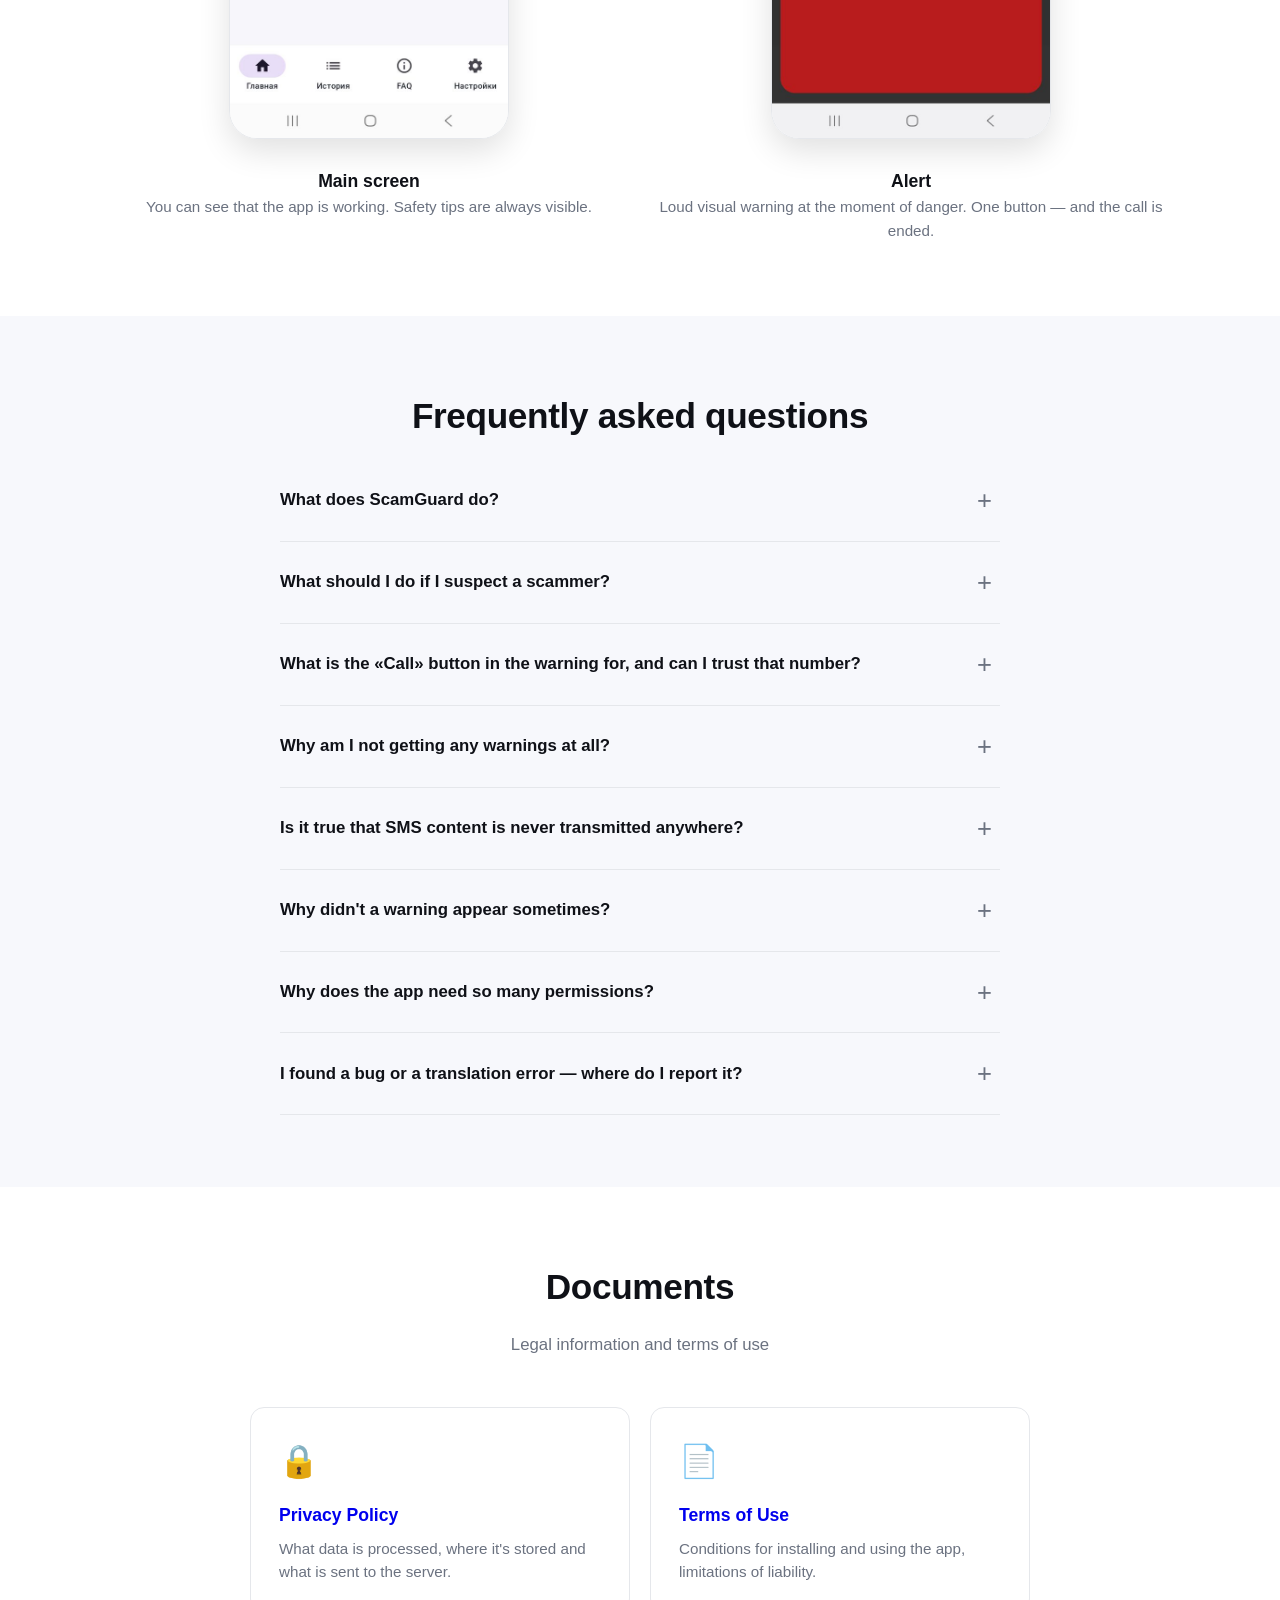
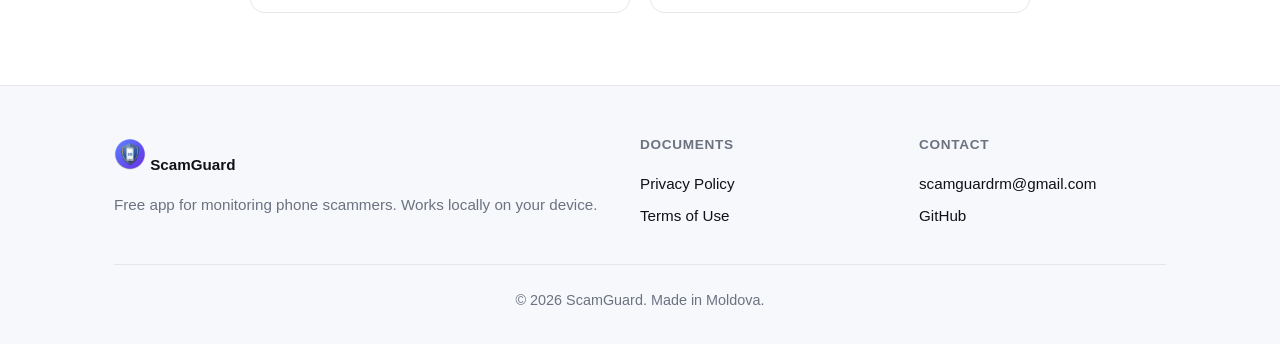
==== commit 09ab94bc: "Update index.html" ====
--- a/index.html
+++ b/index.html
@@ -190,6 +190,22 @@
       <details class="faq-item">
         <summary data-i18n="faq_q4">Сколько стоит приложение?</summary>
         <p data-i18n="faq_a4">Полностью бесплатно. Без рекламы. Без покупок внутри. Без подписки. Личный проект для помощи семье и соседям.</p>
+      </details>
+      <details class="faq-item">
+        <summary data-i18n="faq_q5">Правда ли что содержимое SMS никуда не передаётся?</summary>
+        <p data-i18n="faq_a5">Да. Весь анализ SMS происходит локально на вашем устройстве. У приложения нет технической возможности отправить текст сообщения куда-либо — сервер ScamGuard не принимает и не хранит SMS.</p>
+      </details>
+      <details class="faq-item">
+        <summary data-i18n="faq_q6">Почему иногда предупреждение не появилось?</summary>
+        <p data-i18n="faq_a6">ScamGuard — вспомогательный инструмент, а не гарантия защиты. Оставайтесь бдительны в любом случае.</p>
+      </details>
+      <details class="faq-item">
+        <summary data-i18n="faq_q7">Зачем приложению столько разрешений?</summary>
+        <p data-i18n="faq_a7">Приём SMS, статус телефона, управление звонками и показ поверх окон — каждое разрешение нужно для конкретной функции.</p>
+      </details>
+      <details class="faq-item">
+        <summary data-i18n="faq_q8">Нашёл ошибку в работе приложения или в переводе — куда сообщить?</summary>
+        <p data-i18n="faq_a8">Через раздел «Связь» в настройках приложения или в Telegram-сообщество.</p>
       </details>
     </div>
   </div>
